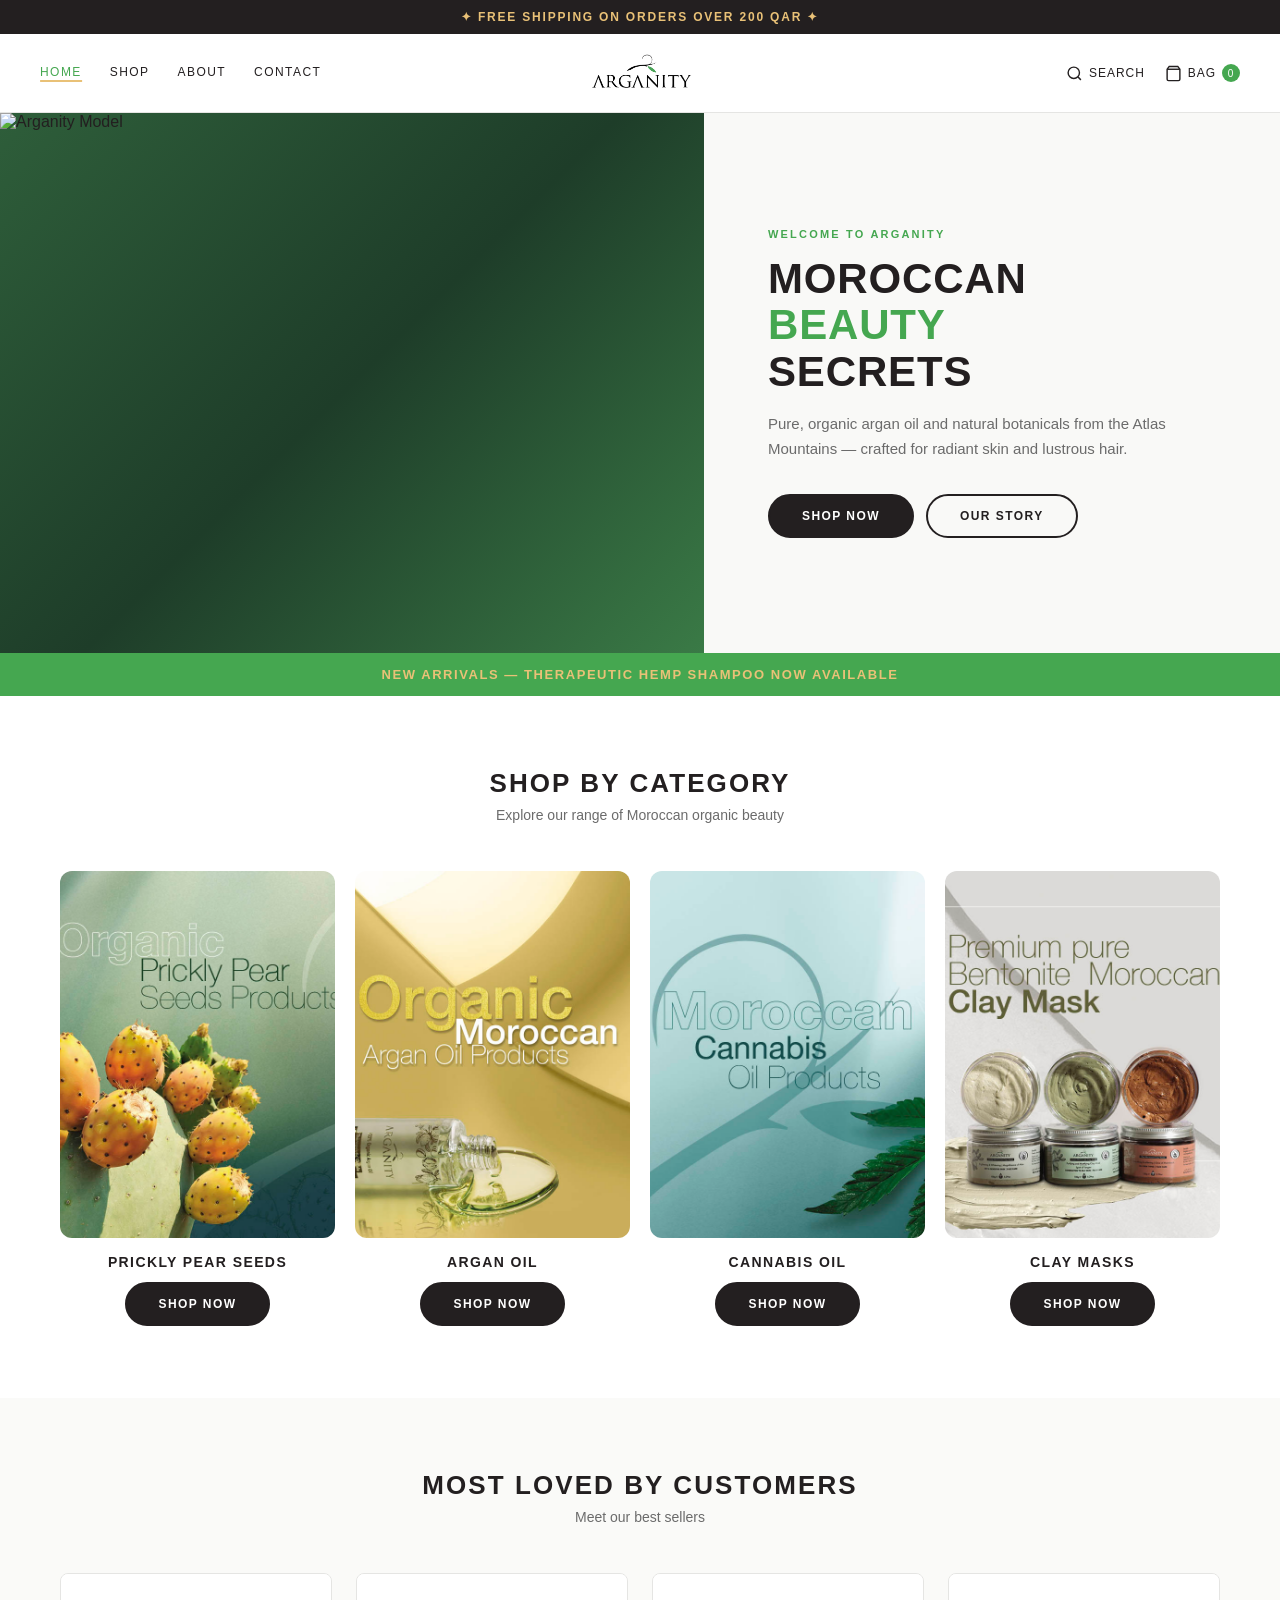
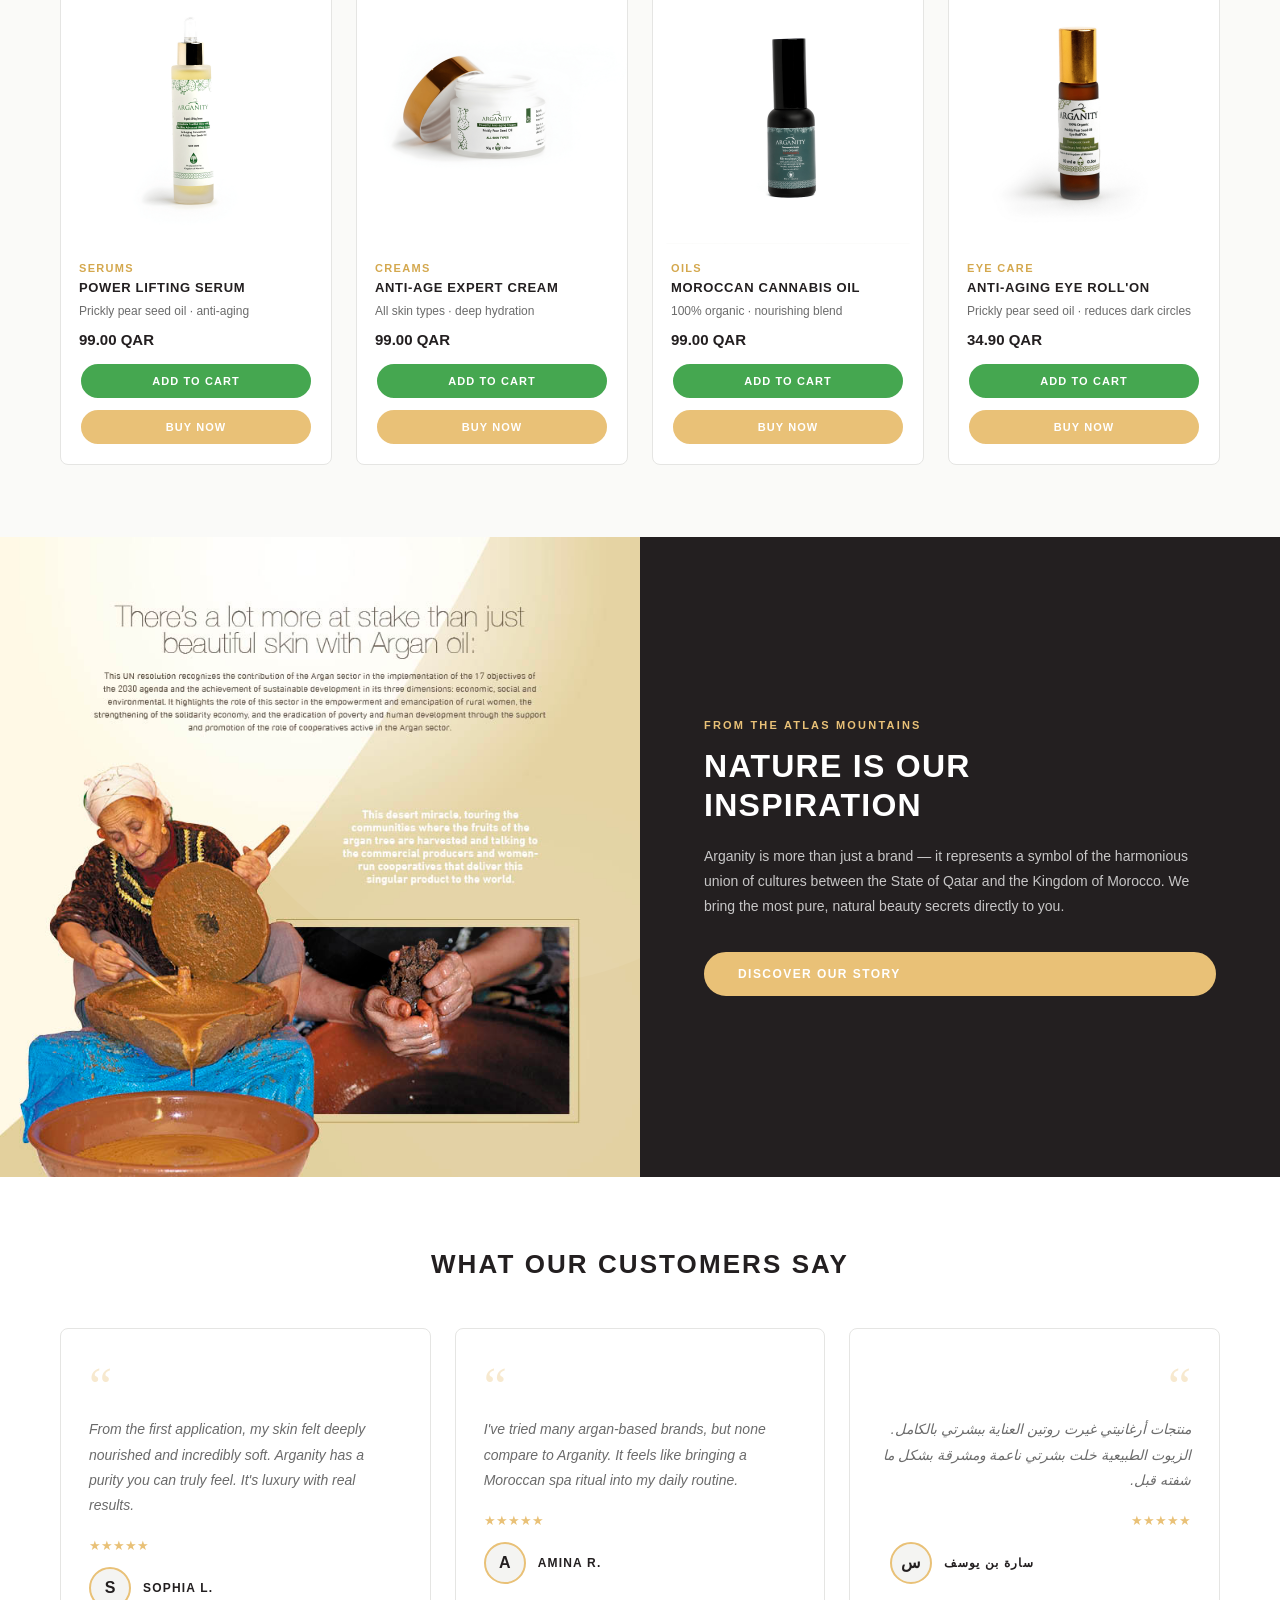
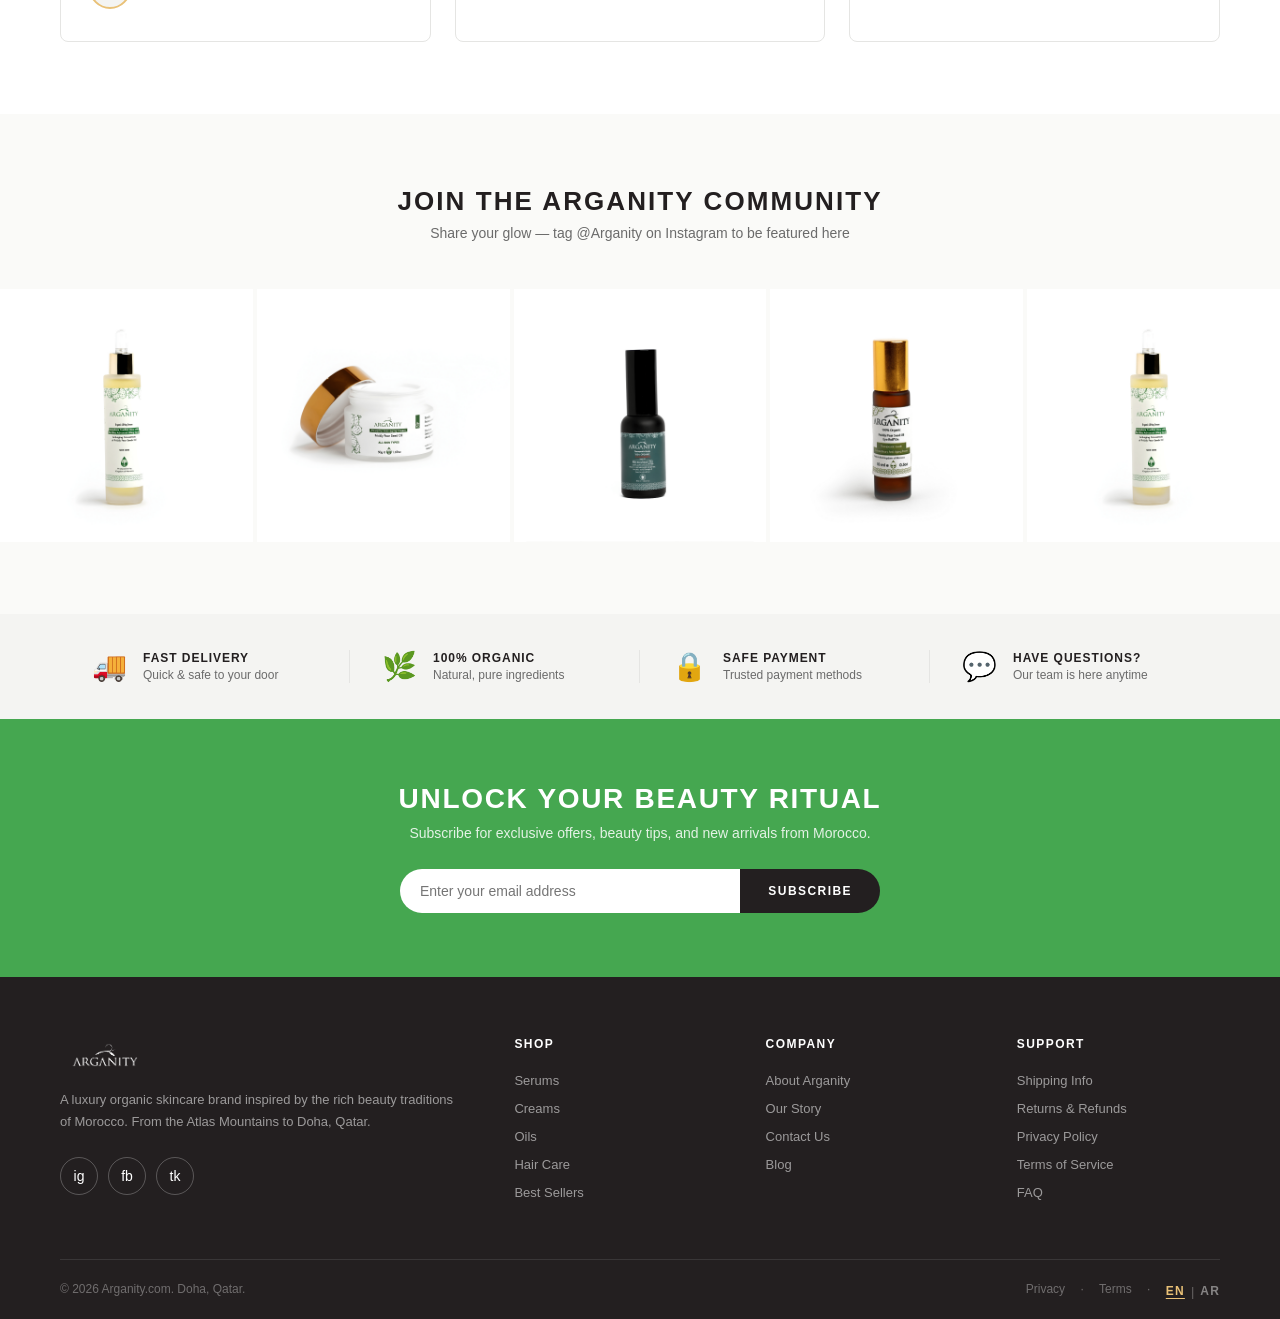
==== index.html @ 44e9b616 "Set pattern opacity to 30% across all pages Using multi-layer background technique: color overlay at" ====
<!DOCTYPE html>
<html lang="en">
<head>
  <meta charset="UTF-8">
  <meta name="viewport" content="width=device-width, initial-scale=1.0">
  <title>Arganity — Moroccan Beauty Secrets</title>
  <style>
    /* === RESET & BASE === */
    *, *::before, *::after { margin: 0; padding: 0; box-sizing: border-box; }
    html { scroll-behavior: smooth; }

    body {
      font-family: 'DIN Next LT Arabic', 'Segoe UI', Arial, sans-serif;
      background: #fff;
      color: #231f20;
      -webkit-font-smoothing: antialiased;
    }

    a { text-decoration: none; color: inherit; }
    img { max-width: 100%; display: block; }
    ul { list-style: none; }

    /* === BRAND VARIABLES === */
    :root {
      --green: #45a750;
      --green-dark: #3a8f43;
      --gold: #E9C177;
      --gold-dark: #D4A84E;
      --black: #231f20;
      --white: #ffffff;
      --off-white: #FAFAF8;
      --light-grey: #F4F4F2;
      --border: #E5E5E3;
      --text-muted: #6B6B6B;
    }

    /* === UTILITY === */
    .container { max-width: 1240px; margin: 0 auto; padding: 0 40px; }
    .pill-btn {
      display: inline-block;
      border-radius: 50px;
      padding: 13px 32px;
      font-size: 12px;
      font-weight: 700;
      letter-spacing: 0.12em;
      text-transform: uppercase;
      cursor: pointer;
      transition: all 0.25s ease;
      border: 2px solid transparent;
    }
    .pill-btn-black { background: var(--black); color: #fff; border-color: var(--black); }
    .pill-btn-black:hover { background: transparent; color: var(--black); }
    .pill-btn-gold { background: var(--gold); color: #fff; border-color: var(--gold); }
    .pill-btn-gold:hover { background: transparent; color: var(--gold); }
    .pill-btn-green { background: var(--green); color: #fff; border-color: var(--green); }
    .pill-btn-green:hover { background: transparent; color: var(--green); }
    .pill-btn-outline-black { background: transparent; color: var(--black); border-color: var(--black); }
    .pill-btn-outline-black:hover { background: var(--black); color: #fff; }

    /* === TOP UTILITY BAR === */
    .top-bar {
      background: var(--black);
      color: rgba(255,255,255,0.85);
      font-size: 12px;
      letter-spacing: 0.08em;
      text-align: center;
      padding: 10px 40px;
      display: flex;
      align-items: center;
      justify-content: space-between;
    }
    .top-bar a { color: rgba(255,255,255,0.85); transition: color 0.2s; }
    .top-bar a:hover { color: var(--gold); }
    .top-bar-center {
      position: absolute;
      left: 50%;
      transform: translateX(-50%);
      font-weight: 700;
      color: var(--gold);
      letter-spacing: 0.15em;
    }

    /* === MAIN HEADER === */
    .site-header {
      background: var(--white);
      border-bottom: 1px solid var(--border);
      position: sticky;
      top: 0;
      z-index: 1000;
      transition: box-shadow 0.3s ease;
    }
    .header-inner {
      display: grid;
      grid-template-columns: 1fr auto 1fr;
      align-items: center;
      padding: 18px 40px;
    }
    .header-nav { display: flex; gap: 28px; align-items: center; }
    .header-nav a {
      font-size: 12px;
      letter-spacing: 0.12em;
      text-transform: uppercase;
      font-weight: 400;
      color: var(--black);
      position: relative;
      padding-bottom: 3px;
      transition: color 0.2s;
    }
    .header-nav a::after {
      content: '';
      position: absolute;
      bottom: 0; left: 50%;
      width: 0; height: 2px;
      background: var(--gold);
      transform: translateX(-50%);
      transition: width 0.3s ease;
    }
    .header-nav a:hover { color: var(--green); }
    .header-nav a:hover::after,
    .header-nav a.active::after { width: 100%; }
    .header-nav a.active { color: var(--green); }

    .header-logo {
      text-align: center;
      display: flex;
      align-items: center;
      justify-content: center;
    }
    .header-logo .wordmark {
      font-size: 26px;
      font-weight: 700;
      letter-spacing: 0.2em;
      text-transform: uppercase;
      color: var(--black);
      display: flex;
      align-items: center;
      justify-content: center;
      gap: 0;
    }
    .header-logo .leaf { color: var(--green); }

    .header-actions {
      display: flex;
      gap: 20px;
      align-items: center;
      justify-content: flex-end;
    }
    .header-actions button, .header-actions a {
      background: none; border: none; cursor: pointer;
      color: var(--black); font-size: 12px;
      letter-spacing: 0.08em; text-transform: uppercase;
      display: flex; align-items: center; gap: 6px;
      transition: color 0.2s;
    }
    .header-actions button:hover, .header-actions a:hover { color: var(--green); }
    .cart-count {
      background: var(--green); color: #fff;
      width: 18px; height: 18px; border-radius: 50%;
      font-size: 10px; display: flex;
      align-items: center; justify-content: center;
    }

    /* === HERO — SPLIT LAYOUT (iT Cosmetics style) === */
    .hero {
      display: grid;
      grid-template-columns: 55% 45%;
      min-height: 540px;
    }
    .hero-image {
      background: linear-gradient(135deg, #2e5e3a 0%, #1e3d29 50%, #3a7a46 100%);
      position: relative;
      overflow: hidden;
      display: flex;
      align-items: flex-end;
      justify-content: center;
    }
    .hero-image-overlay {
      position: absolute;
      inset: 0;
      background: url('data:image/svg+xml,<svg xmlns="http://www.w3.org/2000/svg" viewBox="0 0 200 200"><circle cx="150" cy="50" r="120" fill="rgba(233,193,119,0.08)"/><circle cx="30" cy="180" r="80" fill="rgba(255,255,255,0.04)"/></svg>') no-repeat center;
      background-size: cover;
    }
    .hero-product-mockup {
      position: relative;
      z-index: 2;
      text-align: center;
      padding: 40px 40px 0;
    }
    .hero-product-mockup .product-visual {
      width: 240px;
      height: 360px;
      background: rgba(255,255,255,0.12);
      border-radius: 120px 120px 0 0;
      margin: 0 auto;
      display: flex;
      align-items: center;
      justify-content: center;
      font-size: 80px;
      border: 1px solid rgba(255,255,255,0.15);
      backdrop-filter: blur(4px);
      overflow: hidden;
    }
    .hero-content {
      background: linear-gradient(rgba(250,250,248,0.7), rgba(250,250,248,0.7)), url('images/pattern2.png') no-repeat center/cover, var(--off-white);
      opacity: 1;
      display: flex;
      align-items: center;
      padding: 60px 64px;
      position: relative;
    }
    .hero-content::before {
      content: '';
      position: absolute;
      inset: 0;
      background: rgba(250,250,248,0.88);
      pointer-events: none;
    }
    .hero-content-inner { position: relative; z-index: 1; }
    .hero-content-inner { max-width: 420px; }
    .hero-eyebrow {
      font-size: 11px;
      letter-spacing: 0.2em;
      text-transform: uppercase;
      color: var(--green);
      font-weight: 700;
      margin-bottom: 16px;
    }
    .hero-title {
      font-size: 42px;
      font-weight: 700;
      line-height: 1.1;
      letter-spacing: 0.02em;
      color: var(--black);
      margin-bottom: 16px;
      text-transform: uppercase;
    }
    .hero-title span { color: var(--green); }
    .hero-subtitle {
      font-size: 15px;
      font-weight: 300;
      line-height: 1.7;
      color: var(--text-muted);
      margin-bottom: 32px;
    }
    .hero-actions { display: flex; gap: 12px; flex-wrap: wrap; }

    /* === PROMO STRIP === */
    .promo-strip {
      background: var(--green);
      color: #fff;
      text-align: center;
      padding: 14px;
      font-size: 13px;
      letter-spacing: 0.12em;
      font-weight: 700;
      text-transform: uppercase;
    }
    .promo-strip span { color: var(--gold); }

    /* === SHOP BY CATEGORY (iT Cosmetics style) === */
    .section { padding: 72px 0; }
    .section-alt { background: var(--off-white); }

    .section-title {
      text-align: center;
      font-size: 26px;
      font-weight: 700;
      letter-spacing: 0.08em;
      text-transform: uppercase;
      color: var(--black);
      margin-bottom: 8px;
    }
    .section-sub {
      text-align: center;
      font-size: 14px;
      font-weight: 300;
      color: var(--text-muted);
      margin-bottom: 48px;
    }

    .category-grid {
      display: grid;
      grid-template-columns: repeat(4, 1fr);
      gap: 20px;
    }
    .category-card {
      text-align: center;
      cursor: pointer;
    }
    .category-card-img {
      aspect-ratio: 3/4;
      border-radius: 12px;
      overflow: hidden;
      margin-bottom: 16px;
      position: relative;
    }
    .category-card-img-inner {
      width: 100%;
      height: 100%;
      display: flex;
      align-items: center;
      justify-content: center;
      font-size: 72px;
      transition: transform 0.5s ease;
    }
    .category-card:hover .category-card-img-inner,
    .category-card.tapped .category-card-img-inner { transform: scale(1.06); }
    .category-card-img-inner img { width: 100%; height: 100%; object-fit: cover; display: block; }

    /* Fade overlay with category name on hover / tap */
    .cat-overlay {
      position: absolute;
      inset: 0;
      background: linear-gradient(to top, rgba(35,31,32,0.85) 0%, rgba(35,31,32,0.3) 55%, transparent 100%);
      display: flex;
      align-items: flex-end;
      justify-content: center;
      padding-bottom: 28px;
      opacity: 0;
      transition: opacity 0.35s ease;
    }
    .category-card:hover .cat-overlay,
    .category-card.tapped .cat-overlay { opacity: 1; }
    .cat-overlay-label {
      color: #fff;
      font-size: 15px;
      font-weight: 700;
      letter-spacing: 0.18em;
      text-transform: uppercase;
      text-align: center;
      transform: translateY(10px);
      transition: transform 0.35s ease;
    }
    .category-card:hover .cat-overlay-label,
    .category-card.tapped .cat-overlay-label { transform: translateY(0); }

    .cat-serums .category-card-img-inner { background: linear-gradient(145deg, #e8f5ea, #d0edce); }
    .cat-creams .category-card-img-inner { background: linear-gradient(145deg, #f5f0e4, #ede4ca); }
    .cat-oils .category-card-img-inner { background: linear-gradient(145deg, #e4f0e8, #c8e2cc); }
    .cat-hair .category-card-img-inner { background: linear-gradient(145deg, #f0ece4, #e2d8c4); }
    .category-card h3 {
      font-size: 14px;
      font-weight: 700;
      letter-spacing: 0.1em;
      text-transform: uppercase;
      margin-bottom: 12px;
    }

    /* === BEST SELLERS === */
    .product-grid {
      display: grid;
      grid-template-columns: repeat(4, 1fr);
      gap: 24px;
    }
    .product-card {
      background: var(--white);
      border-radius: 8px;
      overflow: hidden;
      border: 1px solid var(--border);
      transition: all 0.3s ease;
      cursor: pointer;
    }
    .product-card:hover {
      box-shadow: 0 8px 32px rgba(0,0,0,0.1);
      transform: translateY(-4px);
      border-color: var(--gold);
    }
    .product-img {
      aspect-ratio: 1;
      overflow: hidden;
      background: var(--light-grey);
      display: flex;
      align-items: center;
      justify-content: center;
      font-size: 64px;
      transition: transform 0.5s ease;
    }
    .product-img img { width: 100%; height: 100%; object-fit: cover; display: block; }
    .product-card:hover .product-img { transform: scale(1.05); }
    .product-info { padding: 18px; }
    .product-category {
      font-size: 11px;
      letter-spacing: 0.12em;
      text-transform: uppercase;
      color: var(--gold-dark);
      font-weight: 700;
      margin-bottom: 5px;
    }
    .product-name {
      font-size: 13px;
      font-weight: 700;
      letter-spacing: 0.05em;
      text-transform: uppercase;
      margin-bottom: 6px;
      line-height: 1.35;
    }
    .product-desc {
      font-size: 12px;
      color: var(--text-muted);
      font-weight: 300;
      line-height: 1.6;
      margin-bottom: 10px;
    }
    .product-price {
      font-size: 15px;
      font-weight: 700;
      color: var(--black);
      margin-bottom: 14px;
    }
    .product-btns { display: flex; flex-direction: column; gap: 8px; }
    .product-btns a {
      width: 100%;
      text-align: center;
      font-size: 11px;
      font-weight: 700;
      letter-spacing: 0.1em;
      text-transform: uppercase;
      padding: 11px 8px;
      border-radius: 50px;
      border: 2px solid;
      transition: all 0.25s ease;
      cursor: pointer;
    }
    .btn-add { background: var(--green); color: #fff; border-color: var(--green); }
    .btn-add:hover { background: transparent; color: var(--green); }
    .btn-buy { background: var(--gold); color: #fff; border-color: var(--gold); }
    .btn-buy:hover { background: transparent; color: var(--gold-dark); border-color: var(--gold-dark); }

    /* === BRAND STORY SPLIT === */
    .brand-story {
      display: grid;
      grid-template-columns: 1fr 1fr;
      min-height: 440px;
    }
    .brand-story-img {
      background: linear-gradient(145deg, #c8a96b 0%, #a07840 50%, #7a5c30 100%);
      display: flex;
      align-items: center;
      justify-content: center;
      font-size: 100px;
      position: relative;
      overflow: hidden;
    }
    .brand-story-img::before {
      content: '';
      position: absolute;
      inset: 0;
      background: url('data:image/svg+xml,<svg xmlns="http://www.w3.org/2000/svg" viewBox="0 0 300 300"><circle cx="240" cy="60" r="150" fill="rgba(255,255,255,0.06)"/></svg>') center/cover;
    }
    .brand-story-content {
      padding: 60px 64px;
      display: flex;
      flex-direction: column;
      justify-content: center;
      background: linear-gradient(rgba(35,31,32,0.7), rgba(35,31,32,0.7)), url('images/pattern2.png') no-repeat center/cover, var(--black);
      color: #fff;
    }
    .brand-story-eyebrow {
      font-size: 11px;
      letter-spacing: 0.2em;
      text-transform: uppercase;
      color: var(--gold);
      font-weight: 700;
      margin-bottom: 16px;
    }
    .brand-story-title {
      font-size: 32px;
      font-weight: 700;
      letter-spacing: 0.04em;
      text-transform: uppercase;
      margin-bottom: 20px;
      line-height: 1.2;
    }
    .brand-story-text {
      font-size: 14px;
      font-weight: 300;
      line-height: 1.8;
      color: rgba(255,255,255,0.75);
      margin-bottom: 32px;
    }

    /* === TESTIMONIALS === */
    .testimonials-grid {
      display: grid;
      grid-template-columns: repeat(3, 1fr);
      gap: 24px;
    }
    .testimonial-card {
      background: var(--white);
      border-radius: 8px;
      padding: 32px 28px;
      border: 1px solid var(--border);
      transition: all 0.3s ease;
      position: relative;
    }
    .testimonial-card:hover { box-shadow: 0 6px 24px rgba(0,0,0,0.08); }
    .testimonial-quote {
      font-size: 52px;
      color: var(--gold);
      opacity: 0.35;
      font-family: Georgia, serif;
      line-height: 1;
      margin-bottom: 4px;
    }
    .testimonial-text {
      font-size: 14px;
      font-weight: 300;
      line-height: 1.8;
      color: var(--text-muted);
      font-style: italic;
      margin-bottom: 20px;
    }
    .testimonial-stars { color: var(--gold); font-size: 13px; margin-bottom: 14px; }
    .testimonial-reviewer { display: flex; align-items: center; gap: 12px; }
    .testimonial-avatar {
      width: 42px; height: 42px; border-radius: 50%;
      background: var(--light-grey);
      border: 2px solid var(--gold);
      display: flex; align-items: center; justify-content: center;
      font-size: 16px; font-weight: 700; color: var(--black);
    }
    .testimonial-name {
      font-size: 12px; font-weight: 700;
      letter-spacing: 0.1em; text-transform: uppercase;
    }

    /* === INSTAGRAM / SOCIAL FEED === */
    .social-grid {
      display: grid;
      grid-template-columns: repeat(5, 1fr);
      gap: 4px;
    }
    .social-item {
      aspect-ratio: 1;
      background: var(--light-grey);
      display: flex;
      align-items: center;
      justify-content: center;
      font-size: 40px;
      cursor: pointer;
      overflow: hidden;
      position: relative;
    }
    .social-item img { width: 100%; height: 100%; object-fit: cover; display: block; }
    .social-item::after {
      content: '';
      position: absolute; inset: 0;
      background: rgba(69, 167, 80, 0);
      transition: background 0.3s ease;
    }
    .social-item:hover::after { background: rgba(69, 167, 80, 0.2); }
    .social-1 { background: #e8f0e5; }
    .social-2 { background: #f0ede0; }
    .social-3 { background: #e0eee2; }
    .social-4 { background: #f5ede0; }
    .social-5 { background: #e5efe8; }

    /* === TRUST BAR === */
    .trust-bar {
      background: var(--light-grey);
      padding: 36px 0;
    }
    .trust-grid {
      display: grid;
      grid-template-columns: repeat(4, 1fr);
      gap: 0;
    }
    .trust-item {
      display: flex;
      align-items: center;
      gap: 16px;
      padding: 0 32px;
      border-right: 1px solid var(--border);
    }
    .trust-item:last-child { border-right: none; }
    .trust-icon { font-size: 28px; flex-shrink: 0; }
    .trust-item h4 {
      font-size: 12px; font-weight: 700;
      letter-spacing: 0.08em; text-transform: uppercase;
      color: var(--black); margin-bottom: 3px;
    }
    .trust-item p { font-size: 12px; font-weight: 300; color: var(--text-muted); }

    /* === NEWSLETTER === */
    .newsletter-section {
      background: var(--green);
      background: linear-gradient(rgba(69,167,80,0.7), rgba(69,167,80,0.7)), url('images/pattern2.png') no-repeat center/cover, var(--green);
      padding: 64px 40px;
      text-align: center;
      position: relative;
    }
    .newsletter-section h2 {
      font-size: 28px; font-weight: 700; letter-spacing: 0.06em;
      text-transform: uppercase; color: #fff; margin-bottom: 10px;
    }
    .newsletter-section p {
      font-size: 14px; font-weight: 300; color: rgba(255,255,255,0.85);
      margin-bottom: 28px;
    }
    .newsletter-form {
      display: flex; gap: 0; max-width: 480px; margin: 0 auto;
    }
    .newsletter-form input {
      flex: 1; padding: 14px 20px;
      border: none; border-radius: 50px 0 0 50px;
      font-size: 14px; outline: none;
      font-family: inherit;
    }
    .newsletter-form button {
      padding: 14px 28px; background: var(--black); color: #fff;
      border: none; border-radius: 0 50px 50px 0;
      font-size: 12px; font-weight: 700; letter-spacing: 0.12em;
      text-transform: uppercase; cursor: pointer;
      transition: background 0.2s;
      font-family: inherit;
    }
    .newsletter-form button:hover { background: var(--gold); }

    /* === FOOTER === */
    .site-footer { background: linear-gradient(rgba(35,31,32,0.7), rgba(35,31,32,0.7)), url('images/pattern2.png') no-repeat center/cover, var(--black); color: #fff; padding: 60px 0 0; }
    .footer-grid {
      display: grid; grid-template-columns: 2fr 1fr 1fr 1fr;
      gap: 48px; padding-bottom: 48px;
      border-bottom: 1px solid rgba(255,255,255,0.1);
    }
    .footer-logo-text {
      font-size: 20px; font-weight: 700; letter-spacing: 0.2em;
      text-transform: uppercase; margin-bottom: 16px;
    }
    .footer-tagline {
      font-size: 13px; font-weight: 300; line-height: 1.7;
      color: rgba(255,255,255,0.55); margin-bottom: 24px;
    }
    .footer-social { display: flex; gap: 10px; }
    .footer-social a {
      width: 38px; height: 38px; border-radius: 50%;
      border: 1px solid rgba(255,255,255,0.25);
      display: flex; align-items: center; justify-content: center;
      font-size: 14px; transition: all 0.2s;
    }
    .footer-social a:hover { background: var(--gold); border-color: var(--gold); }
    .footer-col h4 {
      font-size: 12px; font-weight: 700; letter-spacing: 0.12em;
      text-transform: uppercase; color: #fff; margin-bottom: 20px;
    }
    .footer-col ul li { margin-bottom: 10px; }
    .footer-col ul a {
      font-size: 13px; font-weight: 300; color: rgba(255,255,255,0.55);
      transition: color 0.2s;
    }
    .footer-col ul a:hover { color: var(--gold); }
    .footer-bottom {
      padding: 20px 0;
      display: flex; justify-content: space-between; align-items: center;
      font-size: 12px; color: rgba(255,255,255,0.35);
    }
    .footer-bottom a { color: rgba(255,255,255,0.35); }
    .footer-bottom a:hover { color: var(--gold); }

    /* === BACK TO TOP === */
    #back-to-top {
      position: fixed; bottom: 28px; right: 28px;
      width: 44px; height: 44px; border-radius: 50%;
      background: var(--green); color: #fff; border: none;
      font-size: 18px; cursor: pointer; z-index: 9999;
      display: flex; align-items: center; justify-content: center;
      box-shadow: 0 4px 16px rgba(69,167,80,0.4);
      transition: all 0.3s; opacity: 0; visibility: hidden;
    }
    #back-to-top.visible { opacity: 1; visibility: visible; }
    #back-to-top:hover { background: var(--gold); transform: translateY(-3px); }

    /* === LANGUAGE TOGGLE === */
    .lang-switch-row {
      display: flex; align-items: center; gap: 6px;
      margin-top: 4px;
    }
    .lang-divider { color: rgba(0,0,0,0.2); font-size: 13px; }
    .footer-lang .lang-divider { color: rgba(255,255,255,0.3); }
    .lang-pill {
      background: none; border: none; cursor: pointer;
      font-size: 12px; font-weight: 700; letter-spacing: 0.1em;
      color: var(--text-muted); padding: 0; font-family: inherit;
      transition: color 0.2s;
    }
    .lang-pill:hover { color: var(--green); }
    .lang-pill.active { color: var(--green); text-decoration: underline; text-underline-offset: 3px; }
    .footer-lang .lang-pill { color: rgba(255,255,255,0.45); }
    .footer-lang .lang-pill:hover { color: var(--gold); }
    .footer-lang .lang-pill.active { color: var(--gold); text-decoration: underline; text-underline-offset: 3px; }

    /* === RTL OVERRIDES === */
    [dir="rtl"] { font-family: 'DIN Next LT Arabic', 'Segoe UI', Arial, sans-serif; }
    [dir="rtl"] .header-nav { flex-direction: row-reverse; }
    [dir="rtl"] .header-actions { flex-direction: row-reverse; }
    [dir="rtl"] .top-bar { flex-direction: row-reverse; }
    [dir="rtl"] .top-bar-center { position: static; transform: none; }
    [dir="rtl"] .hero-content-inner { text-align: right; }
    [dir="rtl"] .hero-actions { flex-direction: row-reverse; }
    [dir="rtl"] .hero-eyebrow { text-align: right; }
    [dir="rtl"] .section-title,
    [dir="rtl"] .section-sub { text-align: right; }
    [dir="rtl"] .section-title,
    [dir="rtl"] .section-sub { text-align: center; }
    [dir="rtl"] .product-info { text-align: right; }
    [dir="rtl"] .product-btns { direction: rtl; }
    [dir="rtl"] .brand-story { direction: rtl; }
    [dir="rtl"] .brand-story-content { text-align: right; }
    [dir="rtl"] .brand-story-eyebrow { text-align: right; }
    [dir="rtl"] .trust-item { flex-direction: row-reverse; text-align: right; }
    [dir="rtl"] .trust-item:nth-child(odd) { border-right: 1px solid var(--border); }
    [dir="rtl"] .footer-grid { direction: rtl; text-align: right; }
    [dir="rtl"] .footer-social { flex-direction: row-reverse; }
    [dir="rtl"] .footer-bottom { flex-direction: row-reverse; }
    [dir="rtl"] .mobile-nav-links a { text-align: right; justify-content: flex-end; }
    [dir="rtl"] .mobile-nav-drawer { left: auto; right: 0; }
    [dir="rtl"] .mobile-nav-drawer { animation-name: slideInRTL; }
    [dir="rtl"] .newsletter-form { flex-direction: row-reverse; }
    [dir="rtl"] .newsletter-form input { border-radius: 0 50px 50px 0; }
    [dir="rtl"] .newsletter-form button { border-radius: 50px 0 0 50px; }
    [dir="rtl"] .testimonial-reviewer { flex-direction: row-reverse; text-align: right; }
    [dir="rtl"] .header-inner { direction: rtl; }
    @keyframes slideInRTL {
      from { transform: translateX(100%); }
      to   { transform: translateX(0); }
    }
    @media (max-width: 768px) {
      [dir="rtl"] .newsletter-form input { border-radius: 50px; }
      [dir="rtl"] .newsletter-form button { border-radius: 50px; }
      [dir="rtl"] .mobile-nav-footer { text-align: right; }
    }

    /* === HAMBURGER BUTTON === */
    .hamburger {
      display: none;
      flex-direction: column;
      justify-content: center;
      gap: 5px;
      width: 44px; height: 44px;
      background: none; border: none;
      cursor: pointer; padding: 8px;
      border-radius: 8px;
      transition: background 0.2s;
    }
    .hamburger:hover { background: var(--light-grey); }
    .hamburger span {
      display: block; width: 22px; height: 2px;
      background: var(--black); border-radius: 2px;
      transition: all 0.3s ease;
      transform-origin: center;
    }
    .hamburger.open span:nth-child(1) { transform: translateY(7px) rotate(45deg); }
    .hamburger.open span:nth-child(2) { opacity: 0; transform: scaleX(0); }
    .hamburger.open span:nth-child(3) { transform: translateY(-7px) rotate(-45deg); }

    /* === MOBILE NAV DRAWER === */
    .mobile-nav {
      display: none;
      position: fixed;
      top: 0; left: 0; right: 0; bottom: 0;
      z-index: 2000;
    }
    .mobile-nav.open { display: flex; }
    .mobile-nav-backdrop {
      position: absolute; inset: 0;
      background: rgba(0,0,0,0.45);
      backdrop-filter: blur(2px);
    }
    .mobile-nav-drawer {
      position: relative;
      width: 80%; max-width: 300px;
      height: 100%;
      background: var(--white);
      display: flex; flex-direction: column;
      padding: 0;
      box-shadow: 4px 0 24px rgba(0,0,0,0.15);
      animation: slideIn 0.3s ease;
    }
    @keyframes slideIn {
      from { transform: translateX(-100%); }
      to   { transform: translateX(0); }
    }
    .mobile-nav-header {
      display: flex; align-items: center; justify-content: space-between;
      padding: 20px 24px;
      border-bottom: 1px solid var(--border);
    }
    .mobile-nav-header img { height: 36px; }
    .mobile-nav-close {
      width: 36px; height: 36px; border-radius: 50%;
      background: var(--light-grey); border: none;
      font-size: 16px; cursor: pointer;
      display: flex; align-items: center; justify-content: center;
      transition: background 0.2s;
    }
    .mobile-nav-close:hover { background: var(--border); }
    .mobile-nav-links {
      flex: 1; overflow-y: auto;
      padding: 16px 0;
    }
    .mobile-nav-links a {
      display: flex; align-items: center;
      padding: 16px 24px;
      font-size: 14px; font-weight: 700;
      letter-spacing: 0.1em; text-transform: uppercase;
      color: var(--black);
      border-bottom: 1px solid var(--border);
      transition: color 0.2s, background 0.2s;
    }
    .mobile-nav-links a:hover { color: var(--green); background: #f9fff9; }
    .mobile-nav-footer {
      padding: 24px;
      border-top: 1px solid var(--border);
      display: flex; flex-direction: column; gap: 10px;
    }
    .mobile-nav-footer a {
      font-size: 12px; color: var(--text-muted);
      letter-spacing: 0.08em;
    }

    /* === RESPONSIVE — TABLET (1024px) === */
    @media (max-width: 1024px) {
      .category-grid, .product-grid { grid-template-columns: repeat(2, 1fr); }
      .social-grid { grid-template-columns: repeat(3, 1fr); }
      .trust-grid { grid-template-columns: repeat(2, 1fr); gap: 16px; }
      .trust-item { border-right: none; border-bottom: 1px solid var(--border); padding: 16px; }
      .footer-grid { grid-template-columns: 1fr 1fr; }
    }

    /* === RESPONSIVE — MOBILE (768px) === */
    @media (max-width: 768px) {
      /* Base */
      .container { padding: 0 16px; }
      .section { padding: 48px 0; }

      /* Top bar */
      .top-bar { padding: 8px 16px; justify-content: center; }
      .top-bar-center {
        position: static; transform: none;
        font-size: 11px; text-align: center;
        width: 100%;
      }

      /* Header */
      .header-inner {
        grid-template-columns: 1fr auto 1fr;
        padding: 12px 16px; gap: 8px;
      }
      .header-nav { display: none; }
      .header-logo { text-align: center; }
      .header-logo img { height: 34px; margin: 0 auto; }
      .hamburger { display: flex; justify-content: flex-start; }
      .header-actions { gap: 12px; justify-content: flex-end; }
      .header-actions button span:not(.cart-count),
      .header-actions a span:not(.cart-count) { display: none; }

      /* Hero */
      .hero { grid-template-columns: 1fr; min-height: auto; }
      .hero-image { min-height: 55vw; max-height: 420px; }
      .hero-content { padding: 32px 20px; }
      .hero-eyebrow { font-size: 10px; margin-bottom: 10px; }
      .hero-title { font-size: 30px; margin-bottom: 12px; }
      .hero-subtitle { font-size: 14px; margin-bottom: 24px; }
      .hero-actions { gap: 10px; }
      .hero-actions .pill-btn { padding: 12px 24px; font-size: 11px; }

      /* Promo strip */
      .promo-strip { font-size: 11px; padding: 10px 16px; }

      /* Section headings */
      .section-title { font-size: 20px; margin-bottom: 6px; }
      .section-sub { font-size: 13px; margin-bottom: 32px; }

      /* Category grid */
      .category-grid { grid-template-columns: repeat(2, 1fr); gap: 12px; }
      .category-card h3 { font-size: 12px; margin-bottom: 10px; }
      .category-card .pill-btn { padding: 10px 18px; font-size: 10px; }

      /* Product grid */
      .product-grid { grid-template-columns: repeat(2, 1fr); gap: 12px; }
      .product-info { padding: 12px; }
      .product-name { font-size: 12px; }
      .product-desc { font-size: 11px; }
      .product-price { font-size: 13px; margin-bottom: 10px; }
      .product-btns a { font-size: 10px; padding: 10px 6px; }

      /* Brand story */
      .brand-story { grid-template-columns: 1fr; }
      .brand-story-img { min-height: 240px; }
      .brand-story-content { padding: 36px 20px; }
      .brand-story-title { font-size: 24px; }
      .brand-story-text { font-size: 13px; }

      /* Testimonials */
      .testimonials-grid {
        grid-template-columns: 1fr;
        overflow-x: auto;
        scroll-snap-type: x mandatory;
        display: flex; gap: 16px;
        padding-bottom: 16px;
        scrollbar-width: none;
      }
      .testimonials-grid::-webkit-scrollbar { display: none; }
      .testimonial-card {
        min-width: 85vw;
        max-width: 85vw;
        scroll-snap-align: start;
        flex-shrink: 0;
        aspect-ratio: 1;
        display: flex;
        flex-direction: column;
        justify-content: space-between;
        padding: 24px;
        overflow: hidden;
      }

      /* Social grid */
      .social-grid { grid-template-columns: repeat(2, 1fr); gap: 3px; }

      /* Trust bar */
      .trust-grid { grid-template-columns: repeat(2, 1fr); gap: 0; }
      .trust-item {
        border-right: none; border-bottom: 1px solid var(--border);
        padding: 18px 16px; gap: 12px;
      }
      .trust-item:nth-child(odd) { border-right: 1px solid var(--border); }
      .trust-icon { font-size: 22px; }
      .trust-item h4 { font-size: 11px; }
      .trust-item p { font-size: 11px; }

      /* Newsletter */
      .newsletter-section { padding: 48px 20px; }
      .newsletter-section h2 { font-size: 22px; }
      .newsletter-section p { font-size: 13px; }
      .newsletter-form { flex-direction: column; gap: 10px; }
      .newsletter-form input {
        border-radius: 50px; width: 100%; padding: 14px 20px;
      }
      .newsletter-form button {
        border-radius: 50px; width: 100%; padding: 14px 20px;
      }

      /* Footer */
      .site-footer { padding: 40px 0 0; }
      .footer-grid { grid-template-columns: 1fr; gap: 0; padding-bottom: 0; border-bottom: none; }
      .footer-grid > div { padding: 20px 0; border-bottom: 1px solid rgba(255,255,255,0.1); }
      .footer-logo-text { margin-bottom: 12px; }
      .footer-tagline { font-size: 12px; }
      .footer-col h4 { margin-bottom: 12px; }
      .footer-bottom { flex-direction: column; gap: 8px; text-align: center; padding: 16px 0; font-size: 11px; }

      /* Back to top */
      #back-to-top { bottom: 16px; right: 16px; width: 40px; height: 40px; font-size: 16px; }
    }

    /* === RESPONSIVE — SMALL PHONES (480px) === */
    @media (max-width: 480px) {
      .hero-title { font-size: 26px; }
      .hero-image { min-height: 60vw; }
      .category-grid { grid-template-columns: repeat(2, 1fr); gap: 10px; }
      .product-grid { grid-template-columns: repeat(2, 1fr); gap: 10px; }
      .pill-btn { padding: 11px 20px; font-size: 10px; }
      .brand-story-title { font-size: 22px; }
      .social-grid { grid-template-columns: repeat(2, 1fr); }
      .footer-social a { width: 34px; height: 34px; }
    }
  </style>
</head>
<body>

  <!-- TOP UTILITY BAR -->
  <div class="top-bar" style="justify-content:center;">
    <div class="top-bar-center" style="position:static;transform:none;" data-i18n="topbar-shipping">✦ FREE SHIPPING ON ORDERS OVER 200 QAR ✦</div>
  </div>

  <!-- HEADER -->
  <header class="site-header">
    <div class="header-inner">
      <!-- Hamburger (mobile only) -->
      <button class="hamburger" id="hamburger" aria-label="Open menu">
        <span></span><span></span><span></span>
      </button>

      <nav class="header-nav">
        <a href="index.html" class="active" data-i18n="nav-home">Home</a>
        <a href="shop.html" data-i18n="nav-shop">Shop</a>
        <a href="about.html" data-i18n="nav-about">About</a>
        <a href="contact.html" data-i18n="nav-contact">Contact</a>
      </nav>

      <div class="header-logo">
        <a href="#">
          <img src="images/logo.png.png" alt="Arganity" style="height:42px;width:auto;display:block;">
        </a>
      </div>

      <div class="header-actions">
        <button aria-label="Search">
          <svg width="17" height="17" viewBox="0 0 24 24" fill="none" stroke="currentColor" stroke-width="2"><circle cx="11" cy="11" r="8"/><path d="M21 21l-4.35-4.35"/></svg>
          <span>Search</span>
        </button>
        <a href="#" aria-label="Shopping bag">
          <svg width="17" height="17" viewBox="0 0 24 24" fill="none" stroke="currentColor" stroke-width="2"><path d="M6 2L3 6v14a2 2 0 002 2h14a2 2 0 002-2V6l-3-4z"/><line x1="3" y1="6" x2="21" y2="6"/></svg>
          <span>Bag</span>
          <span class="cart-count">0</span>
        </a>
      </div>
    </div>
  </header>

  <!-- MOBILE NAV DRAWER -->
  <div class="mobile-nav" id="mobileNav" role="dialog" aria-modal="true" aria-label="Navigation menu">
    <div class="mobile-nav-backdrop" id="mobileNavBackdrop"></div>
    <div class="mobile-nav-drawer">
      <div class="mobile-nav-header">
        <img src="images/logo.png.png" alt="Arganity">
        <button class="mobile-nav-close" id="mobileNavClose" aria-label="Close menu">✕</button>
      </div>
      <nav class="mobile-nav-links">
        <a href="index.html" data-i18n="nav-home">Home</a>
        <a href="shop.html" data-i18n="nav-shop">Shop</a>
        <a href="shop.html?cat=1" data-i18n="cat-1">Prickly Pear Seeds</a>
        <a href="shop.html?cat=2" data-i18n="cat-2">Argan Oil</a>
        <a href="shop.html?cat=3" data-i18n="cat-3">Cannabis Oil</a>
        <a href="shop.html?cat=4" data-i18n="cat-4">Clay Masks</a>
        <a href="about.html" data-i18n="nav-about">About</a>
        <a href="contact.html" data-i18n="nav-contact">Contact</a>
      </nav>
      <div class="mobile-nav-footer">
        <a href="#" data-i18n="f-about">My Account</a>
        <a href="#" data-i18n="trust-4-title">Customer Service</a>
        <div class="lang-switch-row">
          <button class="lang-pill lang-toggle active" data-lang="en" id="langToggle">EN</button>
          <span class="lang-divider">|</span>
          <button class="lang-pill lang-toggle" data-lang="ar">AR</button>
        </div>
      </div>
    </div>
  </div>

  <!-- HERO — SPLIT LAYOUT -->
  <section class="hero">
    <div class="hero-image">
      <img src="images/Full Line.JPG" alt="Arganity Model" style="width:100%;height:100%;object-fit:cover;object-position:center top;display:block;position:absolute;inset:0;">
    </div>
    <div class="hero-content">
      <div class="hero-content-inner">
        <div class="hero-eyebrow" data-i18n="hero-eyebrow">Welcome to Arganity</div>
        <h1 class="hero-title" data-i18n="hero-title">Moroccan<br><span>Beauty</span><br>Secrets</h1>
        <p class="hero-subtitle" data-i18n="hero-subtitle">Pure, organic argan oil and natural botanicals from the Atlas Mountains — crafted for radiant skin and lustrous hair.</p>
        <div class="hero-actions">
          <a href="#" class="pill-btn pill-btn-black" data-i18n="btn-shop-now">Shop Now</a>
          <a href="#" class="pill-btn pill-btn-outline-black" data-i18n="btn-our-story">Our Story</a>
        </div>
      </div>
    </div>
  </section>

  <!-- PROMO STRIP -->
  <div class="promo-strip">
    <span data-i18n="promo-text">New arrivals — <span>Therapeutic Hemp Shampoo</span> now available</span>
  </div>

  <!-- SHOP BY CATEGORY -->
  <section class="section">
    <div class="container">
      <h2 class="section-title" data-i18n="cat-title">Shop by Category</h2>
      <p class="section-sub" data-i18n="cat-sub">Explore our range of Moroccan organic beauty</p>
      <div class="category-grid">
        <div class="category-card cat-serums">
          <div class="category-card-img">
            <div class="category-card-img-inner"><img src="images/categories/Prickly pear seeds.jpg" alt="Prickly Pear Seeds"></div>
            <div class="cat-overlay"><span class="cat-overlay-label" data-i18n="cat-1">Prickly Pear Seeds</span></div>
          </div>
          <h3 data-i18n="cat-1">Prickly Pear Seeds</h3>
          <a href="#" class="pill-btn pill-btn-black" data-i18n="btn-shop-now">Shop Now</a>
        </div>
        <div class="category-card cat-creams">
          <div class="category-card-img">
            <div class="category-card-img-inner"><img src="images/categories/Argan oil.jpg" alt="Argan Oil"></div>
            <div class="cat-overlay"><span class="cat-overlay-label" data-i18n="cat-2">Argan Oil</span></div>
          </div>
          <h3 data-i18n="cat-2">Argan Oil</h3>
          <a href="#" class="pill-btn pill-btn-black" data-i18n="btn-shop-now">Shop Now</a>
        </div>
        <div class="category-card cat-oils">
          <div class="category-card-img">
            <div class="category-card-img-inner"><img src="images/categories/Cannabis oil.jpg" alt="Cannabis Oil"></div>
            <div class="cat-overlay"><span class="cat-overlay-label" data-i18n="cat-3">Cannabis Oil</span></div>
          </div>
          <h3 data-i18n="cat-3">Cannabis Oil</h3>
          <a href="#" class="pill-btn pill-btn-black" data-i18n="btn-shop-now">Shop Now</a>
        </div>
        <div class="category-card cat-hair">
          <div class="category-card-img">
            <div class="category-card-img-inner"><img src="images/categories/Clay masks.jpg" alt="Clay Masks"></div>
            <div class="cat-overlay"><span class="cat-overlay-label" data-i18n="cat-4">Clay Masks</span></div>
          </div>
          <h3 data-i18n="cat-4">Clay Masks</h3>
          <a href="#" class="pill-btn pill-btn-black" data-i18n="btn-shop-now">Shop Now</a>
        </div>
      </div>
    </div>
  </section>

  <!-- BEST SELLERS -->
  <section class="section section-alt">
    <div class="container">
      <h2 class="section-title" data-i18n="bestsellers-title">Most Loved by Customers</h2>
      <p class="section-sub" data-i18n="bestsellers-sub">Meet our best sellers</p>
      <div class="product-grid">
        <div class="product-card">
          <div class="product-img"><img src="images/power-lifting-serum.jpg.png" alt="Power Lifting Serum"></div>
          <div class="product-info">
            <div class="product-category" data-i18n="p1-cat">Serums</div>
            <div class="product-name" data-i18n="p1-name">Power Lifting Serum</div>
            <div class="product-desc" data-i18n="p1-desc">Prickly pear seed oil · anti-aging</div>
            <div class="product-price">99.00 QAR</div>
            <div class="product-btns">
              <a href="#" class="btn-add" data-i18n="btn-add-cart">Add to Cart</a>
              <a href="#" class="btn-buy" data-i18n="btn-buy-now">Buy Now</a>
            </div>
          </div>
        </div>
        <div class="product-card">
          <div class="product-img"><img src="images/anti-age-expert-cream.jpg.png" alt="Anti-Age Expert Cream"></div>
          <div class="product-info">
            <div class="product-category" data-i18n="p2-cat">Creams</div>
            <div class="product-name" data-i18n="p2-name">Anti-Age Expert Cream</div>
            <div class="product-desc" data-i18n="p2-desc">All skin types · deep hydration</div>
            <div class="product-price">99.00 QAR</div>
            <div class="product-btns">
              <a href="#" class="btn-add" data-i18n="btn-add-cart">Add to Cart</a>
              <a href="#" class="btn-buy" data-i18n="btn-buy-now">Buy Now</a>
            </div>
          </div>
        </div>
        <div class="product-card">
          <div class="product-img"><img src="images/moroccan-cannabis-oil.jpg.png" alt="Moroccan Cannabis Oil"></div>
          <div class="product-info">
            <div class="product-category" data-i18n="p3-cat">Oils</div>
            <div class="product-name" data-i18n="p3-name">Moroccan Cannabis Oil</div>
            <div class="product-desc" data-i18n="p3-desc">100% organic · nourishing blend</div>
            <div class="product-price">99.00 QAR</div>
            <div class="product-btns">
              <a href="#" class="btn-add" data-i18n="btn-add-cart">Add to Cart</a>
              <a href="#" class="btn-buy" data-i18n="btn-buy-now">Buy Now</a>
            </div>
          </div>
        </div>
        <div class="product-card">
          <div class="product-img"><img src="images/anti-aging-eye-rollon.jpg.png" alt="Anti-Aging Eye Roll'on"></div>
          <div class="product-info">
            <div class="product-category" data-i18n="p4-cat">Eye Care</div>
            <div class="product-name" data-i18n="p4-name">Anti-Aging Eye Roll'on</div>
            <div class="product-desc" data-i18n="p4-desc">Prickly pear seed oil · reduces dark circles</div>
            <div class="product-price">34.90 QAR</div>
            <div class="product-btns">
              <a href="#" class="btn-add" data-i18n="btn-add-cart">Add to Cart</a>
              <a href="#" class="btn-buy" data-i18n="btn-buy-now">Buy Now</a>
            </div>
          </div>
        </div>
      </div>
    </div>
  </section>

  <!-- BRAND STORY SPLIT -->
  <div class="brand-story">
    <div class="brand-story-img" style="padding:0;background:none;">
      <img src="images/ARGANITY_BOOK_EN_2023050135.jpg" alt="Arganity Story" style="width:100%;height:100%;object-fit:cover;display:block;">
    </div>
    <div class="brand-story-content">
      <div class="brand-story-eyebrow" data-i18n="brand-eyebrow">From the Atlas Mountains</div>
      <h2 class="brand-story-title" data-i18n="brand-title">Nature Is Our<br>Inspiration</h2>
      <p class="brand-story-text" data-i18n="brand-text">Arganity is more than just a brand — it represents a symbol of the harmonious union of cultures between the State of Qatar and the Kingdom of Morocco. We bring the most pure, natural beauty secrets directly to you.</p>
      <a href="#" class="pill-btn pill-btn-gold" data-i18n="btn-discover">Discover Our Story</a>
    </div>
  </div>

  <!-- TESTIMONIALS -->
  <section class="section">
    <div class="container">
      <h2 class="section-title" data-i18n="reviews-title">What Our Customers Say</h2>
      <p class="section-sub"></p>
      <div class="testimonials-grid">
        <div class="testimonial-card">
          <div class="testimonial-quote">&ldquo;</div>
          <p class="testimonial-text">From the first application, my skin felt deeply nourished and incredibly soft. Arganity has a purity you can truly feel. It's luxury with real results.</p>
          <div class="testimonial-stars">★★★★★</div>
          <div class="testimonial-reviewer">
            <div class="testimonial-avatar">S</div>
            <div class="testimonial-name">Sophia L.</div>
          </div>
        </div>
        <div class="testimonial-card">
          <div class="testimonial-quote">&ldquo;</div>
          <p class="testimonial-text">I've tried many argan-based brands, but none compare to Arganity. It feels like bringing a Moroccan spa ritual into my daily routine.</p>
          <div class="testimonial-stars">★★★★★</div>
          <div class="testimonial-reviewer">
            <div class="testimonial-avatar">A</div>
            <div class="testimonial-name">Amina R.</div>
          </div>
        </div>
        <div class="testimonial-card" dir="rtl">
          <div class="testimonial-quote">&ldquo;</div>
          <p class="testimonial-text">منتجات أرغانيتي غيرت روتين العناية ببشرتي بالكامل. الزيوت الطبيعية خلت بشرتي ناعمة ومشرقة بشكل ما شفته قبل.</p>
          <div class="testimonial-stars">★★★★★</div>
          <div class="testimonial-reviewer">
            <div class="testimonial-avatar" style="margin-right:0;margin-left:12px">س</div>
            <div class="testimonial-name">سارة بن يوسف</div>
          </div>
        </div>
      </div>
    </div>
  </section>

  <!-- SOCIAL FEED -->
  <section class="section section-alt">
    <div class="container">
      <h2 class="section-title" data-i18n="social-title">Join the Arganity Community</h2>
      <p class="section-sub" data-i18n="social-sub">Share your glow — tag @Arganity on Instagram to be featured here</p>
    </div>
    <div class="social-grid">
      <div class="social-item social-1"><img src="images/power-lifting-serum.jpg.png" alt=""></div>
      <div class="social-item social-2"><img src="images/anti-age-expert-cream.jpg.png" alt=""></div>
      <div class="social-item social-3"><img src="images/moroccan-cannabis-oil.jpg.png" alt=""></div>
      <div class="social-item social-4"><img src="images/anti-aging-eye-rollon.jpg.png" alt=""></div>
      <div class="social-item social-5"><img src="images/power-lifting-serum.jpg.png" alt=""></div>
    </div>
  </section>

  <!-- TRUST BAR -->
  <div class="trust-bar">
    <div class="container">
      <div class="trust-grid">
        <div class="trust-item">
          <span class="trust-icon">🚚</span>
          <div>
            <h4 data-i18n="trust-1-title">Fast Delivery</h4>
            <p data-i18n="trust-1-desc">Quick & safe to your door</p>
          </div>
        </div>
        <div class="trust-item">
          <span class="trust-icon">🌿</span>
          <div>
            <h4 data-i18n="trust-2-title">100% Organic</h4>
            <p data-i18n="trust-2-desc">Natural, pure ingredients</p>
          </div>
        </div>
        <div class="trust-item">
          <span class="trust-icon">🔒</span>
          <div>
            <h4 data-i18n="trust-3-title">Safe Payment</h4>
            <p data-i18n="trust-3-desc">Trusted payment methods</p>
          </div>
        </div>
        <div class="trust-item">
          <span class="trust-icon">💬</span>
          <div>
            <h4 data-i18n="trust-4-title">Have Questions?</h4>
            <p data-i18n="trust-4-desc">Our team is here anytime</p>
          </div>
        </div>
      </div>
    </div>
  </div>

  <!-- NEWSLETTER -->
  <div class="newsletter-section">
    <h2 data-i18n="nl-title">Unlock Your Beauty Ritual</h2>
    <p data-i18n="nl-sub">Subscribe for exclusive offers, beauty tips, and new arrivals from Morocco.</p>
    <div class="newsletter-form">
      <input type="email" data-i18n-placeholder="nl-placeholder" placeholder="Enter your email address">
      <button data-i18n="nl-btn">Subscribe</button>
    </div>
  </div>

  <!-- FOOTER -->
  <footer class="site-footer">
    <div class="container">
      <div class="footer-grid">
        <div>
          <div class="footer-logo-text"><img src="images/logo1.png.png" alt="Arganity" style="height:36px;width:auto;filter:brightness(0) invert(1);display:block;"></div>
          <p class="footer-tagline" data-i18n="footer-tagline">A luxury organic skincare brand inspired by the rich beauty traditions of Morocco. From the Atlas Mountains to Doha, Qatar.</p>
          <div class="footer-social">
            <a href="#">ig</a>
            <a href="#">fb</a>
            <a href="#">tk</a>
          </div>
        </div>
        <div class="footer-col">
          <h4 data-i18n="footer-shop-h">Shop</h4>
          <ul>
            <li><a href="#" data-i18n="f-serums">Serums</a></li>
            <li><a href="#" data-i18n="f-creams">Creams</a></li>
            <li><a href="#" data-i18n="f-oils">Oils</a></li>
            <li><a href="#" data-i18n="f-hair">Hair Care</a></li>
            <li><a href="#" data-i18n="f-best">Best Sellers</a></li>
          </ul>
        </div>
        <div class="footer-col">
          <h4 data-i18n="footer-company-h">Company</h4>
          <ul>
            <li><a href="#" data-i18n="f-about">About Arganity</a></li>
            <li><a href="#" data-i18n="f-story">Our Story</a></li>
            <li><a href="#" data-i18n="f-contact">Contact Us</a></li>
            <li><a href="#" data-i18n="f-blog">Blog</a></li>
          </ul>
        </div>
        <div class="footer-col">
          <h4 data-i18n="footer-support-h">Support</h4>
          <ul>
            <li><a href="#" data-i18n="f-shipping">Shipping Info</a></li>
            <li><a href="#" data-i18n="f-returns">Returns & Refunds</a></li>
            <li><a href="#" data-i18n="f-privacy">Privacy Policy</a></li>
            <li><a href="#" data-i18n="f-terms">Terms of Service</a></li>
            <li><a href="#" data-i18n="f-faq">FAQ</a></li>
          </ul>
        </div>
      </div>
      <div class="footer-bottom">
        <span data-i18n="footer-copy">© 2026 Arganity.com. Doha, Qatar.</span>
        <span style="display:flex;align-items:center;gap:12px;">
          <a href="#">Privacy</a> &nbsp;·&nbsp;
          <a href="#">Terms</a>
          &nbsp;·&nbsp;
          <span class="lang-switch-row footer-lang">
            <button class="lang-pill lang-toggle active" data-lang="en">EN</button>
            <span class="lang-divider">|</span>
            <button class="lang-pill lang-toggle" data-lang="ar">AR</button>
          </span>
        </span>
      </div>
    </div>
  </footer>

  <!-- BACK TO TOP -->
  <button id="back-to-top" onclick="window.scrollTo({top:0,behavior:'smooth'})">↑</button>

  <script>
    // ── Back to top ──────────────────────────────────────
    var backBtn = document.getElementById('back-to-top');
    backBtn.addEventListener('click', function() {
      window.scrollTo({ top: 0, behavior: 'smooth' });
    });

    // ── Sticky header shadow ─────────────────────────────
    var header = document.querySelector('.site-header');
    window.addEventListener('scroll', function() {
      header.style.boxShadow = window.pageYOffset > 50
        ? '0 2px 16px rgba(0,0,0,0.08)' : 'none';
      backBtn.classList.toggle('visible', window.pageYOffset > 400);
    }, { passive: true });

    // ── Hamburger / Mobile Nav ───────────────────────────
    var hamburger      = document.getElementById('hamburger');
    var mobileNav      = document.getElementById('mobileNav');
    var mobileNavClose = document.getElementById('mobileNavClose');
    var backdrop       = document.getElementById('mobileNavBackdrop');

    function openNav() {
      mobileNav.classList.add('open');
      hamburger.classList.add('open');
      document.body.style.overflow = 'hidden';
    }
    function closeNav() {
      mobileNav.classList.remove('open');
      hamburger.classList.remove('open');
      document.body.style.overflow = '';
    }

    hamburger.addEventListener('click', openNav);
    mobileNavClose.addEventListener('click', closeNav);
    backdrop.addEventListener('click', closeNav);

    // Close on Escape key
    document.addEventListener('keydown', function(e) {
      if (e.key === 'Escape') closeNav();
    });

    // Close nav when a link is tapped
    document.querySelectorAll('.mobile-nav-links a').forEach(function(link) {
      link.addEventListener('click', closeNav);
    });

    // ── Language Switcher ────────────────────────────────────
    var translations = {
      en: {
        'topbar-shipping': '✦ FREE SHIPPING ON ORDERS OVER 200 QAR ✦',
        'nav-home': 'Home', 'nav-shop': 'Shop', 'nav-about': 'About', 'nav-contact': 'Contact',
        'hero-eyebrow': 'Welcome to Arganity',
        'hero-title': 'Moroccan<br><span style="color:var(--green)">Beauty</span><br>Secrets',
        'hero-subtitle': 'Pure, organic argan oil and natural botanicals from the Atlas Mountains — crafted for radiant skin and lustrous hair.',
        'btn-shop-now': 'Shop Now', 'btn-our-story': 'Our Story',
        'promo-text': 'New arrivals — <span style="color:var(--gold)">Therapeutic Hemp Shampoo</span> now available',
        'cat-title': 'Shop by Category',
        'cat-sub': 'Explore our range of Moroccan organic beauty',
        'cat-1': 'Prickly Pear Seeds', 'cat-2': 'Argan Oil', 'cat-3': 'Cannabis Oil', 'cat-4': 'Clay Masks',
        'bestsellers-title': 'Most Loved by Customers', 'bestsellers-sub': 'Meet our best sellers',
        'p1-cat': 'Serums', 'p1-name': 'Power Lifting Serum', 'p1-desc': 'Prickly pear seed oil · anti-aging',
        'p2-cat': 'Creams', 'p2-name': 'Anti-Age Expert Cream', 'p2-desc': 'All skin types · deep hydration',
        'p3-cat': 'Oils', 'p3-name': 'Moroccan Cannabis Oil', 'p3-desc': '100% organic · nourishing blend',
        'p4-cat': 'Eye Care', 'p4-name': "Anti-Aging Eye Roll'on", 'p4-desc': 'Prickly pear seed oil · reduces dark circles',
        'btn-add-cart': 'Add to Cart', 'btn-buy-now': 'Buy Now',
        'brand-eyebrow': 'From the Atlas Mountains',
        'brand-title': 'Nature Is Our<br>Inspiration',
        'brand-text': 'Arganity is more than just a brand — it represents a symbol of the harmonious union of cultures between the State of Qatar and the Kingdom of Morocco. We bring the most pure, natural beauty secrets directly to you.',
        'btn-discover': 'Discover Our Story',
        'reviews-title': 'What Our Customers Say',
        'social-title': 'Join the Arganity Community',
        'social-sub': 'Share your glow — tag @Arganity on Instagram to be featured here',
        'trust-1-title': 'Fast Delivery', 'trust-1-desc': 'Quick & safe to your door',
        'trust-2-title': '100% Organic', 'trust-2-desc': 'Natural, pure ingredients',
        'trust-3-title': 'Safe Payment', 'trust-3-desc': 'Trusted payment methods',
        'trust-4-title': 'Have Questions?', 'trust-4-desc': 'Our team is here anytime',
        'nl-title': 'Unlock Your Beauty Ritual',
        'nl-sub': 'Subscribe for exclusive offers, beauty tips, and new arrivals from Morocco.',
        'nl-placeholder': 'Enter your email address', 'nl-btn': 'Subscribe',
        'footer-tagline': 'A luxury organic skincare brand inspired by the rich beauty traditions of Morocco. From the Atlas Mountains to Doha, Qatar.',
        'footer-shop-h': 'Shop', 'f-serums': 'Serums', 'f-creams': 'Creams', 'f-oils': 'Oils', 'f-hair': 'Hair Care', 'f-best': 'Best Sellers',
        'footer-company-h': 'Company', 'f-about': 'About Arganity', 'f-story': 'Our Story', 'f-contact': 'Contact Us', 'f-blog': 'Blog',
        'footer-support-h': 'Support', 'f-shipping': 'Shipping Info', 'f-returns': 'Returns & Refunds', 'f-privacy': 'Privacy Policy', 'f-terms': 'Terms of Service', 'f-faq': 'FAQ',
        'footer-copy': '© 2026 Arganity.com. Doha, Qatar.',
      },
      ar: {
        'topbar-shipping': '✦ شحن مجاني للطلبات فوق 200 ريال قطري ✦',
        'nav-home': 'الرئيسية', 'nav-shop': 'المتجر', 'nav-about': 'من نحن', 'nav-contact': 'تواصل معنا',
        'hero-eyebrow': 'مرحباً بك في أرغانيتي',
        'hero-title': 'أسرار<br><span style="color:var(--green)">الجمال</span><br>المغربي',
        'hero-subtitle': 'زيت الأرغان العضوي النقي والنباتات الطبيعية من جبال الأطلس — مصنوعة لبشرة مشرقة وشعر لامع.',
        'btn-shop-now': 'تسوق الآن', 'btn-our-story': 'قصتنا',
        'promo-text': 'وصل حديثاً — <span style="color:var(--gold)">شامبو القنب العلاجي</span> متوفر الآن',
        'cat-title': 'تسوق حسب الفئة',
        'cat-sub': 'استكشف تشكيلتنا من منتجات الجمال المغربية العضوية',
        'cat-1': 'بذور التين الشوكي', 'cat-2': 'زيت الأرغان', 'cat-3': 'زيت القنب', 'cat-4': 'أقنعة الطين',
        'bestsellers-title': 'الأكثر حباً لدى عملائنا', 'bestsellers-sub': 'تعرف على أكثر منتجاتنا مبيعاً',
        'p1-cat': 'سيروم', 'p1-name': 'سيروم رفع البشرة', 'p1-desc': 'زيت بذور التين الشوكي · مضاد للشيخوخة',
        'p2-cat': 'كريمات', 'p2-name': 'كريم خبير مضاد للشيخوخة', 'p2-desc': 'جميع أنواع البشرة · ترطيب عميق',
        'p3-cat': 'زيوت', 'p3-name': 'زيت القنب المغربي', 'p3-desc': '100% عضوي · خلطة مغذية',
        'p4-cat': 'العناية بالعين', 'p4-name': 'رول-أون مضاد للشيخوخة للعين', 'p4-desc': 'زيت بذور التين الشوكي · يقلل الهالات السوداء',
        'btn-add-cart': 'أضف للسلة', 'btn-buy-now': 'اشتري الآن',
        'brand-eyebrow': 'من جبال الأطلس',
        'brand-title': 'الطبيعة<br>مصدر إلهامنا',
        'brand-text': 'أرغانيتي أكثر من مجرد علامة تجارية — إنها رمز للوحدة المتناغمة بين ثقافتي دولة قطر والمملكة المغربية. نحضر لك أنقى أسرار الجمال الطبيعي مباشرة.',
        'btn-discover': 'اكتشف قصتنا',
        'reviews-title': 'ماذا يقول عملاؤنا',
        'social-title': 'انضم لمجتمع أرغانيتي',
        'social-sub': 'شارك إطلالتك — ضع وسم @Arganity على انستغرام لتظهر هنا',
        'trust-1-title': 'توصيل سريع', 'trust-1-desc': 'سريع وآمن حتى بابك',
        'trust-2-title': '100% عضوي', 'trust-2-desc': 'مكونات طبيعية نقية',
        'trust-3-title': 'دفع آمن', 'trust-3-desc': 'طرق دفع موثوقة',
        'trust-4-title': 'هل لديك سؤال؟', 'trust-4-desc': 'فريقنا متاح دائماً',
        'nl-title': 'اكتشفي طقوس جمالك',
        'nl-sub': 'اشتركي للحصول على عروض حصرية ونصائح تجميلية ووصولات جديدة من المغرب.',
        'nl-placeholder': 'أدخل بريدك الإلكتروني', 'nl-btn': 'اشترك',
        'footer-tagline': 'علامة تجارية فاخرة للعناية بالبشرة مستوحاة من تقاليد الجمال المغربية الغنية. من جبال الأطلس إلى الدوحة، قطر.',
        'footer-shop-h': 'تسوق', 'f-serums': 'سيروم', 'f-creams': 'كريمات', 'f-oils': 'زيوت', 'f-hair': 'العناية بالشعر', 'f-best': 'الأكثر مبيعاً',
        'footer-company-h': 'الشركة', 'f-about': 'عن أرغانيتي', 'f-story': 'قصتنا', 'f-contact': 'تواصل معنا', 'f-blog': 'المدونة',
        'footer-support-h': 'الدعم', 'f-shipping': 'معلومات الشحن', 'f-returns': 'الإرجاع والاسترداد', 'f-privacy': 'سياسة الخصوصية', 'f-terms': 'شروط الخدمة', 'f-faq': 'الأسئلة الشائعة',
        'footer-copy': '© 2026 Arganity.com. الدوحة، قطر.',
      }
    };

    var currentLang = 'en';

    function applyLanguage(lang) {
      var t = translations[lang];
      // Update all data-i18n elements
      document.querySelectorAll('[data-i18n]').forEach(function(el) {
        var key = el.getAttribute('data-i18n');
        if (t[key] !== undefined) el.innerHTML = t[key];
      });
      // Update placeholders
      document.querySelectorAll('[data-i18n-placeholder]').forEach(function(el) {
        var key = el.getAttribute('data-i18n-placeholder');
        if (t[key] !== undefined) el.placeholder = t[key];
      });
      // Toggle direction & lang
      document.documentElement.setAttribute('dir', lang === 'ar' ? 'rtl' : 'ltr');
      document.documentElement.setAttribute('lang', lang);
      // Update active state on all lang pills
      document.querySelectorAll('.lang-pill').forEach(function(btn) {
        btn.classList.toggle('active', btn.getAttribute('data-lang') === lang);
      });
      currentLang = lang;
    }

    // Attach click to every lang pill
    document.querySelectorAll('.lang-pill').forEach(function(btn) {
      btn.addEventListener('click', function() {
        applyLanguage(btn.getAttribute('data-lang'));
      });
    });

    // ── Category cards — tap to reveal overlay on mobile ────
    document.querySelectorAll('.category-card').forEach(function(card) {
      card.addEventListener('touchstart', function(e) {
        var isOpen = card.classList.contains('tapped');
        // close all others
        document.querySelectorAll('.category-card').forEach(function(c) {
          c.classList.remove('tapped');
        });
        if (!isOpen) card.classList.add('tapped');
      }, { passive: true });
    });
    // Tap outside closes overlay
    document.addEventListener('touchstart', function(e) {
      if (!e.target.closest('.category-card')) {
        document.querySelectorAll('.category-card').forEach(function(c) {
          c.classList.remove('tapped');
        });
      }
    }, { passive: true });
  </script>
</body>
</html>
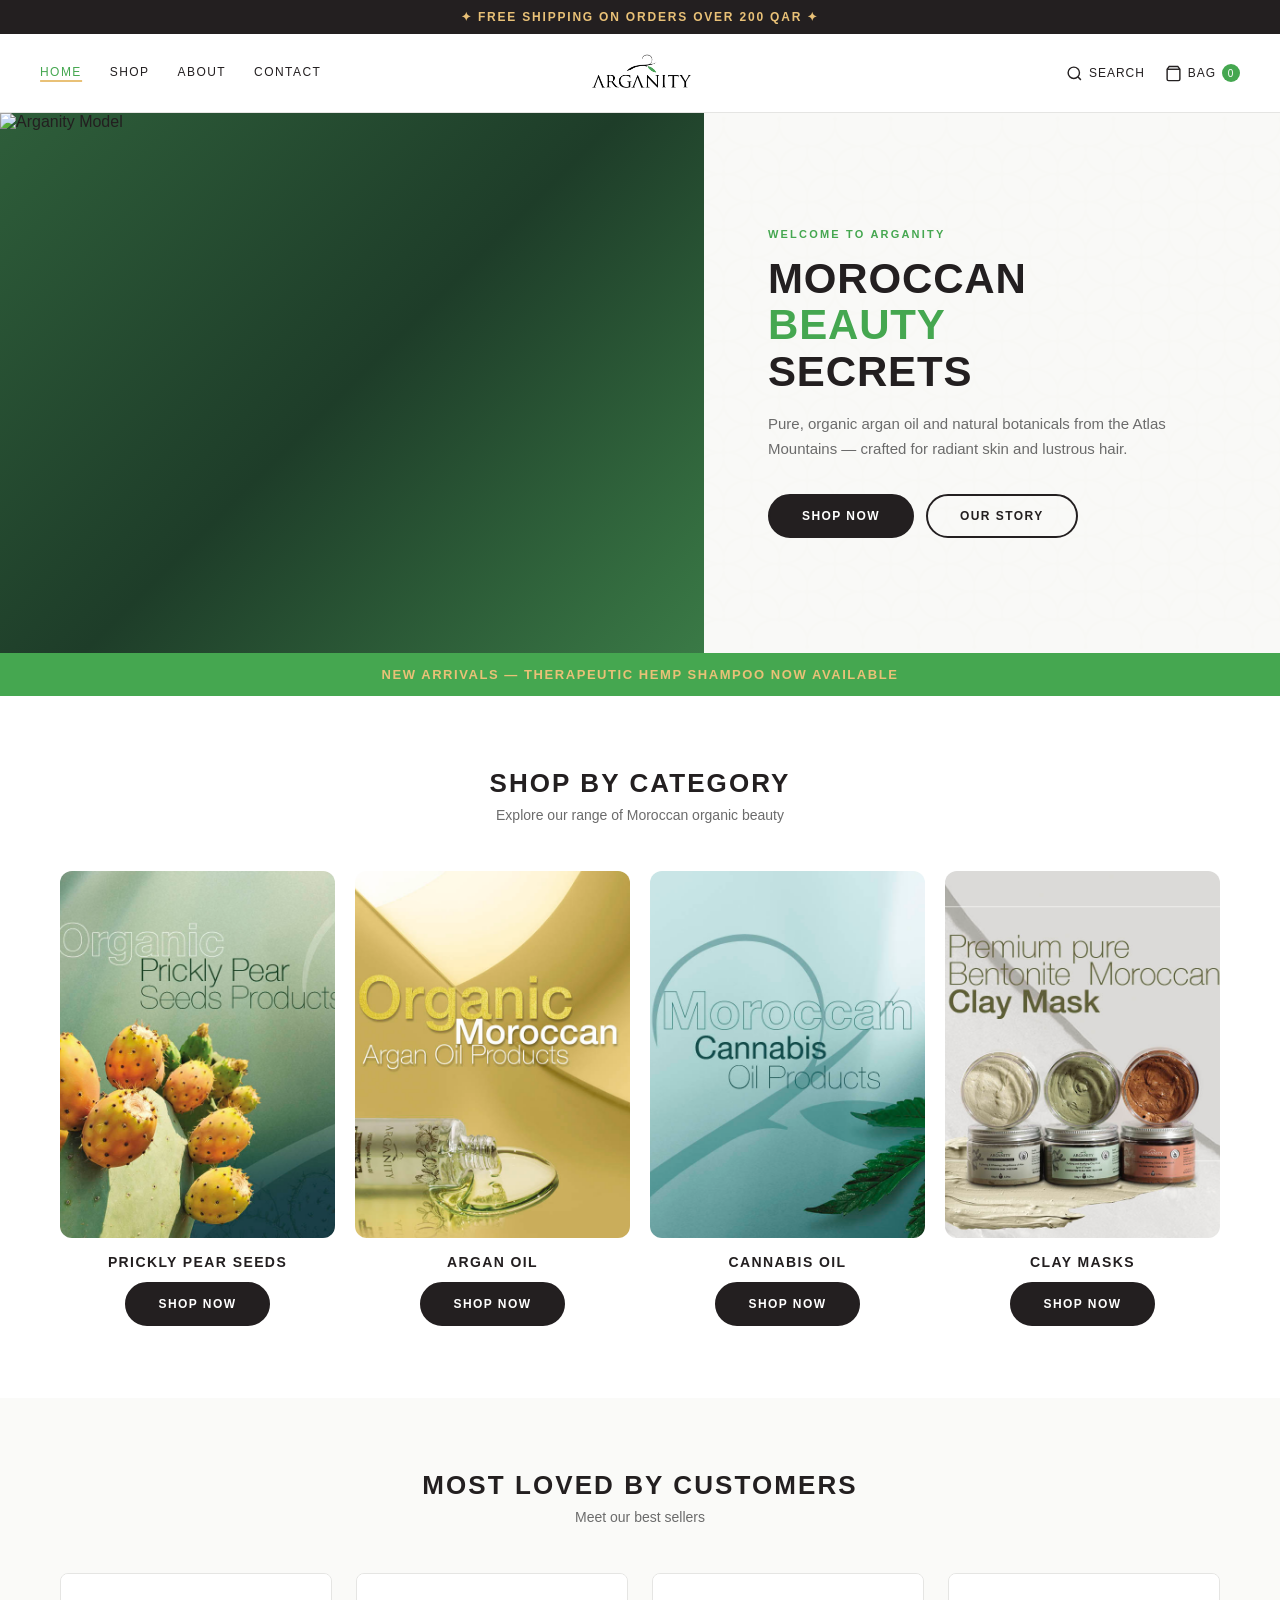
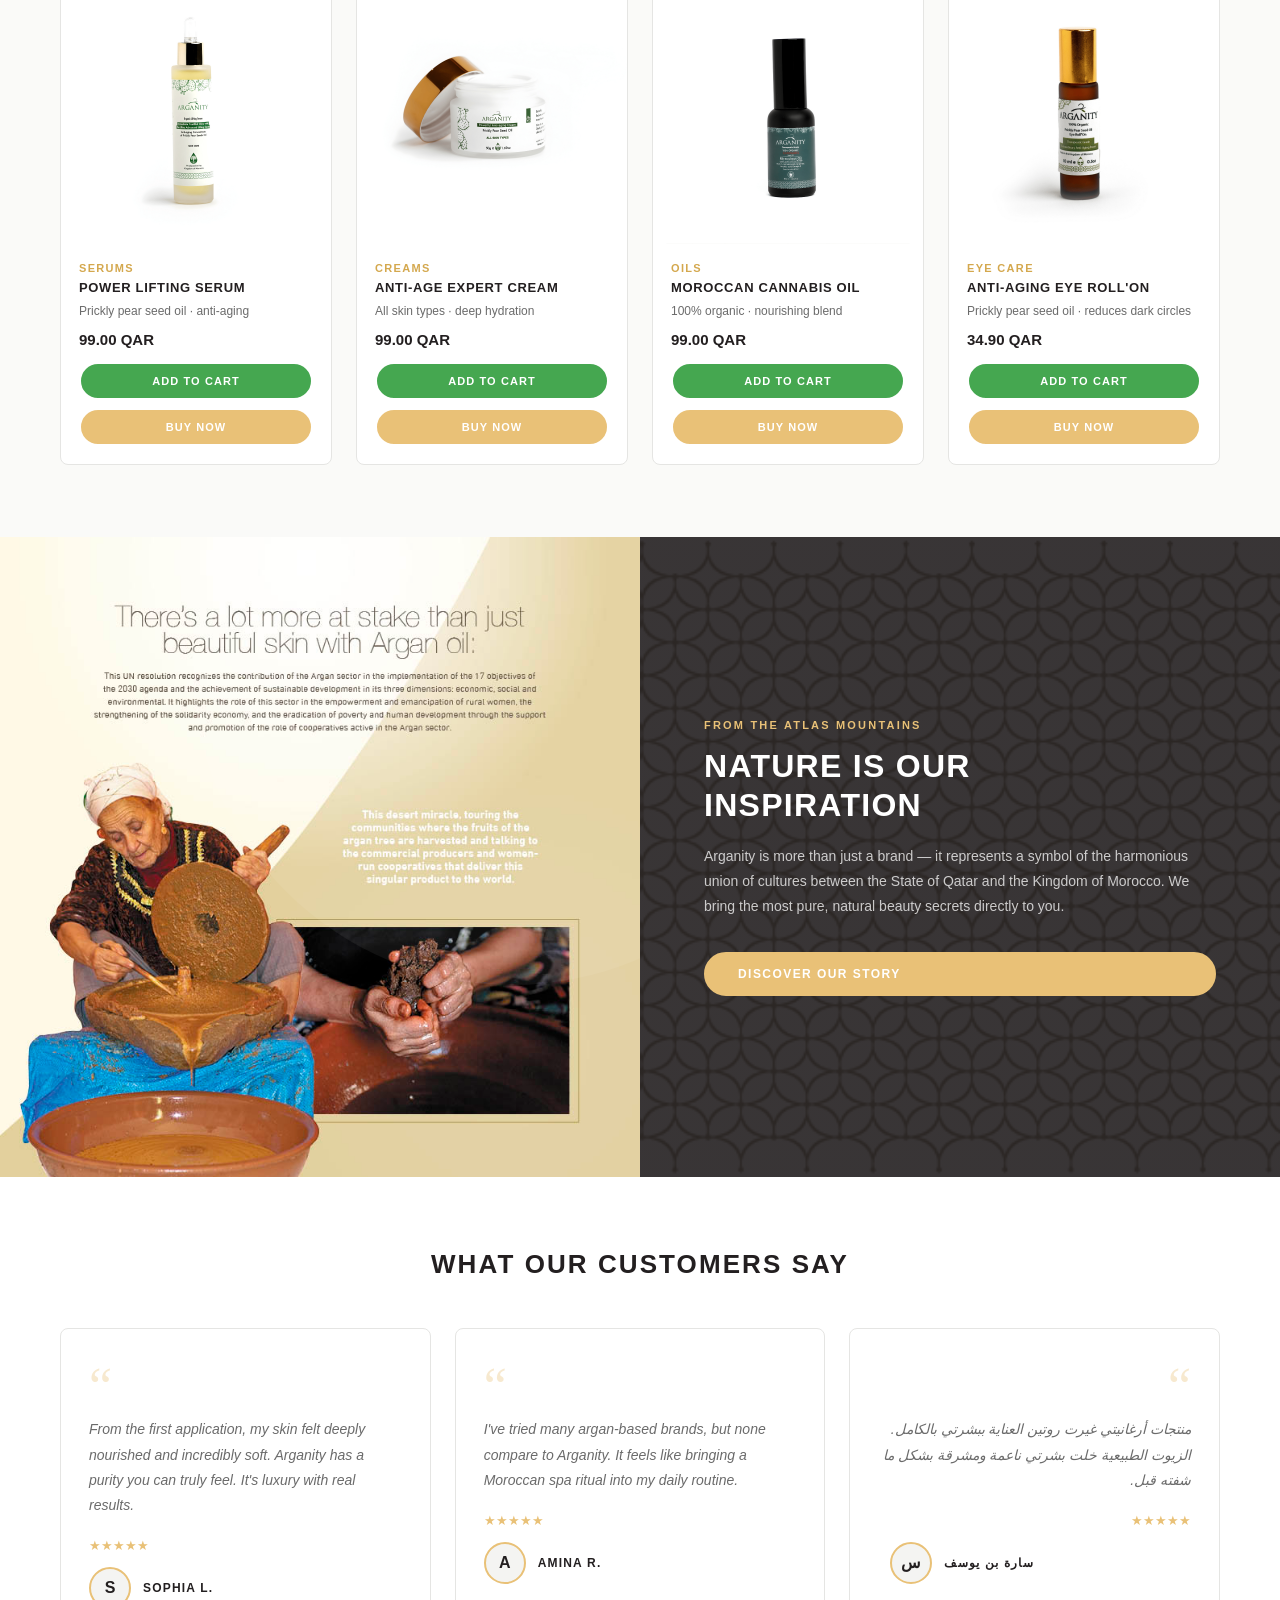
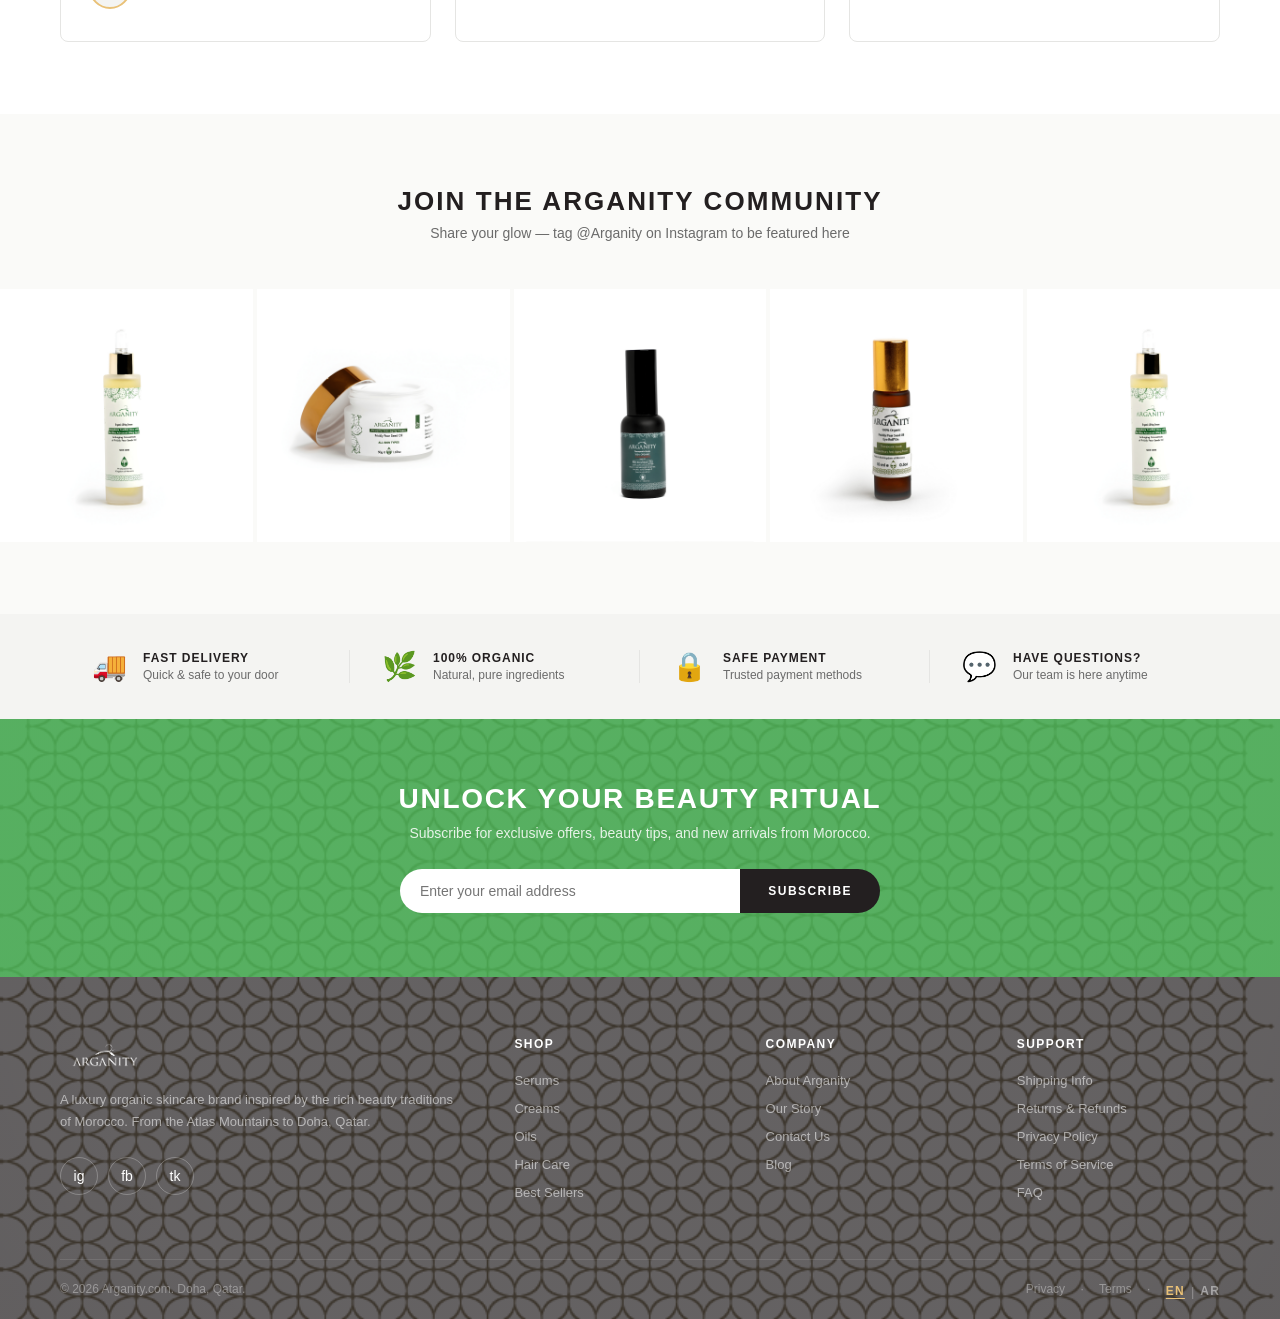
==== commit 1daddfc4: "Reduce pattern opacity to 10% for subtler, faded look Changed color overlay from 70% to 90% opacity " ====
--- a/index.html
+++ b/index.html
@@ -201,7 +201,7 @@
       overflow: hidden;
     }
     .hero-content {
-      background: linear-gradient(rgba(250,250,248,0.7), rgba(250,250,248,0.7)), url('images/pattern2.png') no-repeat center/cover, var(--off-white);
+      background: linear-gradient(rgba(250,250,248,0.9), rgba(250,250,248,0.9)), url('images/pattern2.png') no-repeat center/cover, var(--off-white);
       opacity: 1;
       display: flex;
       align-items: center;
@@ -452,7 +452,7 @@
       display: flex;
       flex-direction: column;
       justify-content: center;
-      background: linear-gradient(rgba(35,31,32,0.7), rgba(35,31,32,0.7)), url('images/pattern2.png') no-repeat center/cover, var(--black);
+      background: linear-gradient(rgba(35,31,32,0.9), rgba(35,31,32,0.9)), url('images/pattern2.png') no-repeat center/cover, var(--black);
       color: #fff;
     }
     .brand-story-eyebrow {
@@ -584,7 +584,7 @@
     /* === NEWSLETTER === */
     .newsletter-section {
       background: var(--green);
-      background: linear-gradient(rgba(69,167,80,0.7), rgba(69,167,80,0.7)), url('images/pattern2.png') no-repeat center/cover, var(--green);
+      background: linear-gradient(rgba(69,167,80,0.9), rgba(69,167,80,0.9)), url('images/pattern2.png') no-repeat center/cover, var(--green);
       padding: 64px 40px;
       text-align: center;
       position: relative;
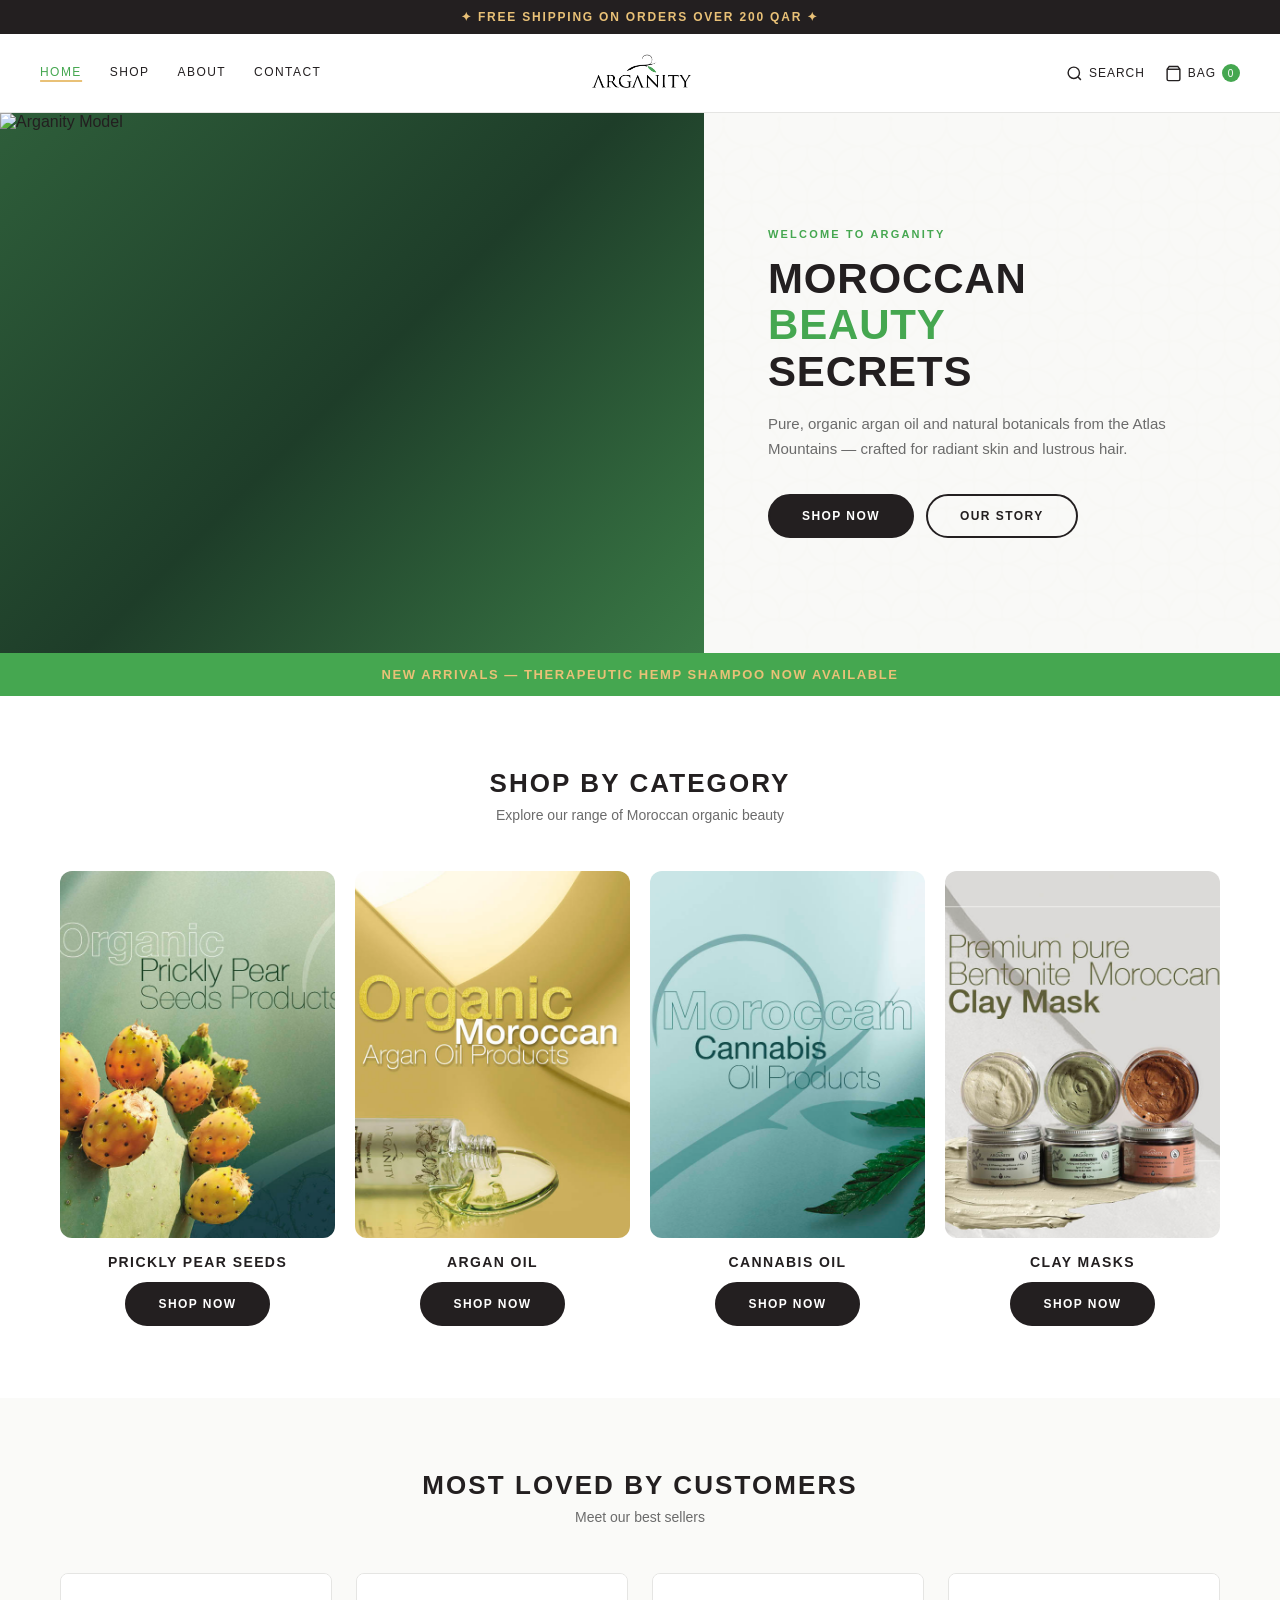
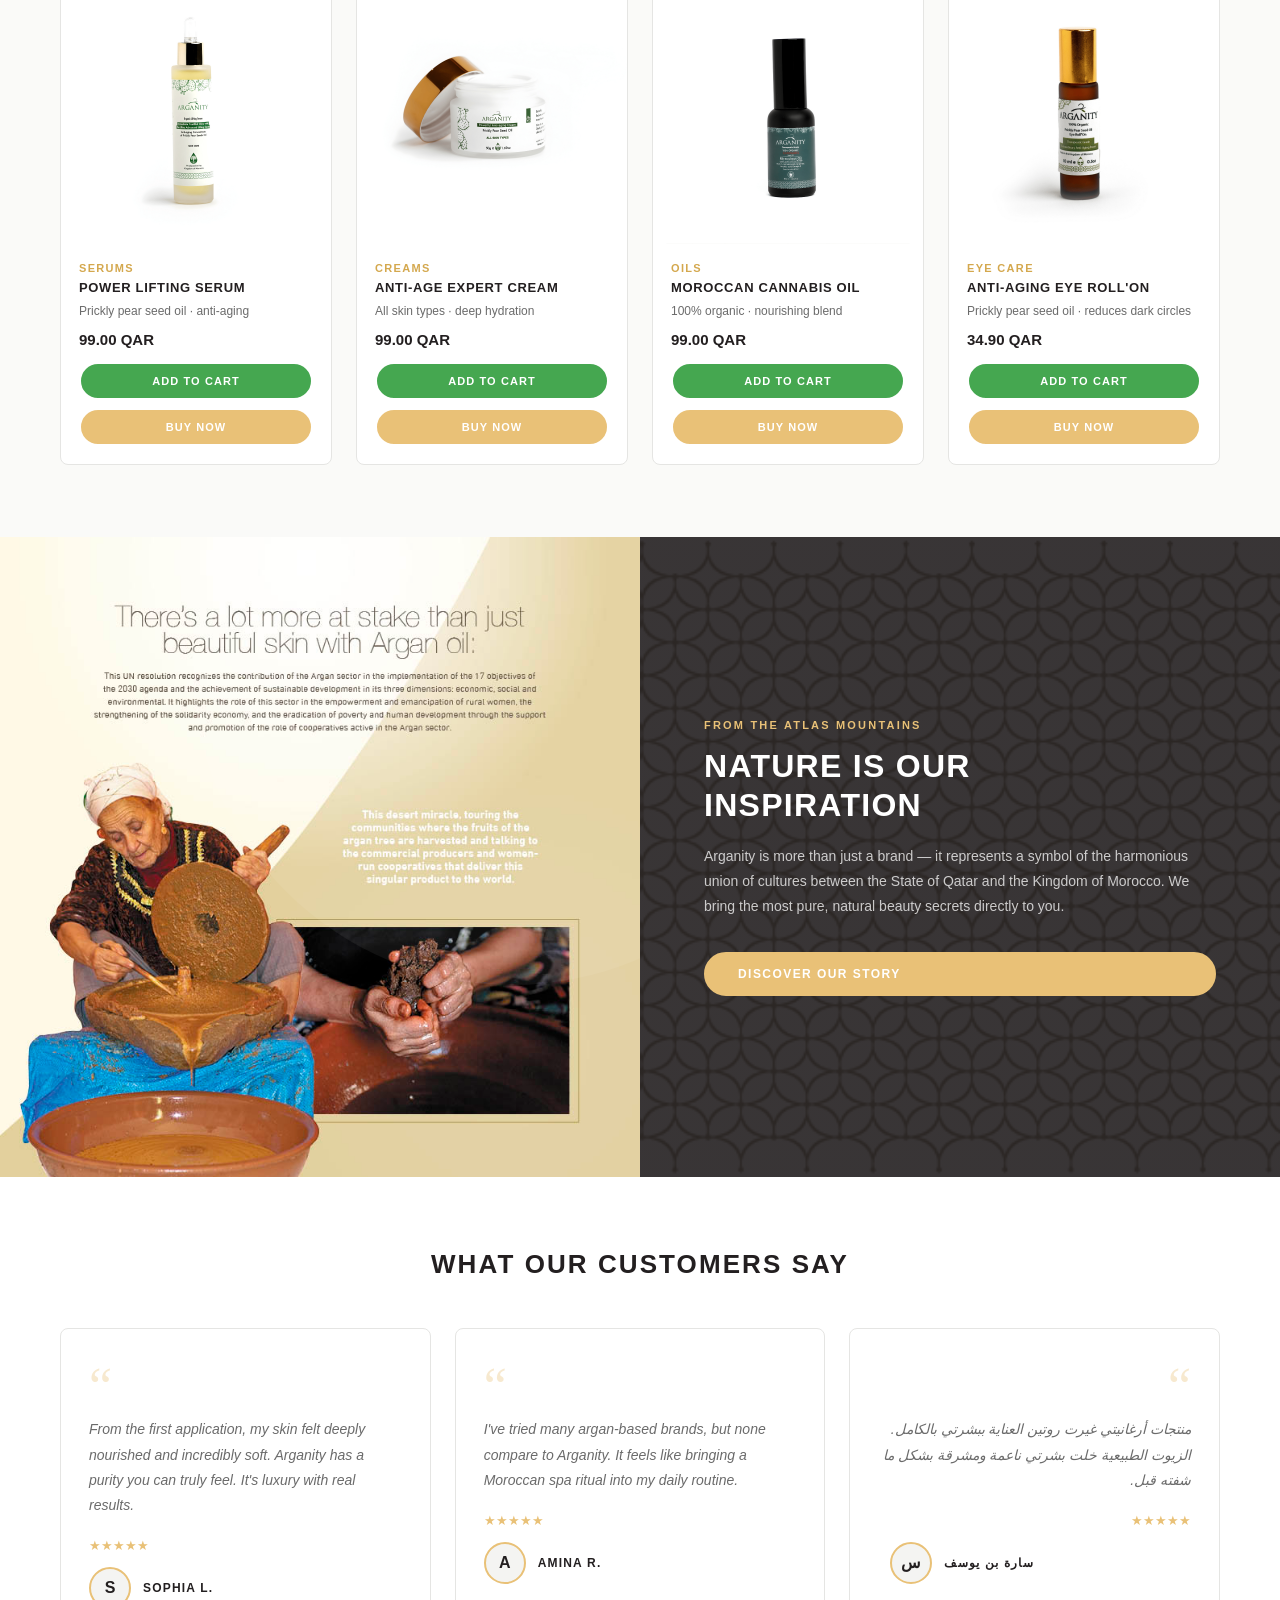
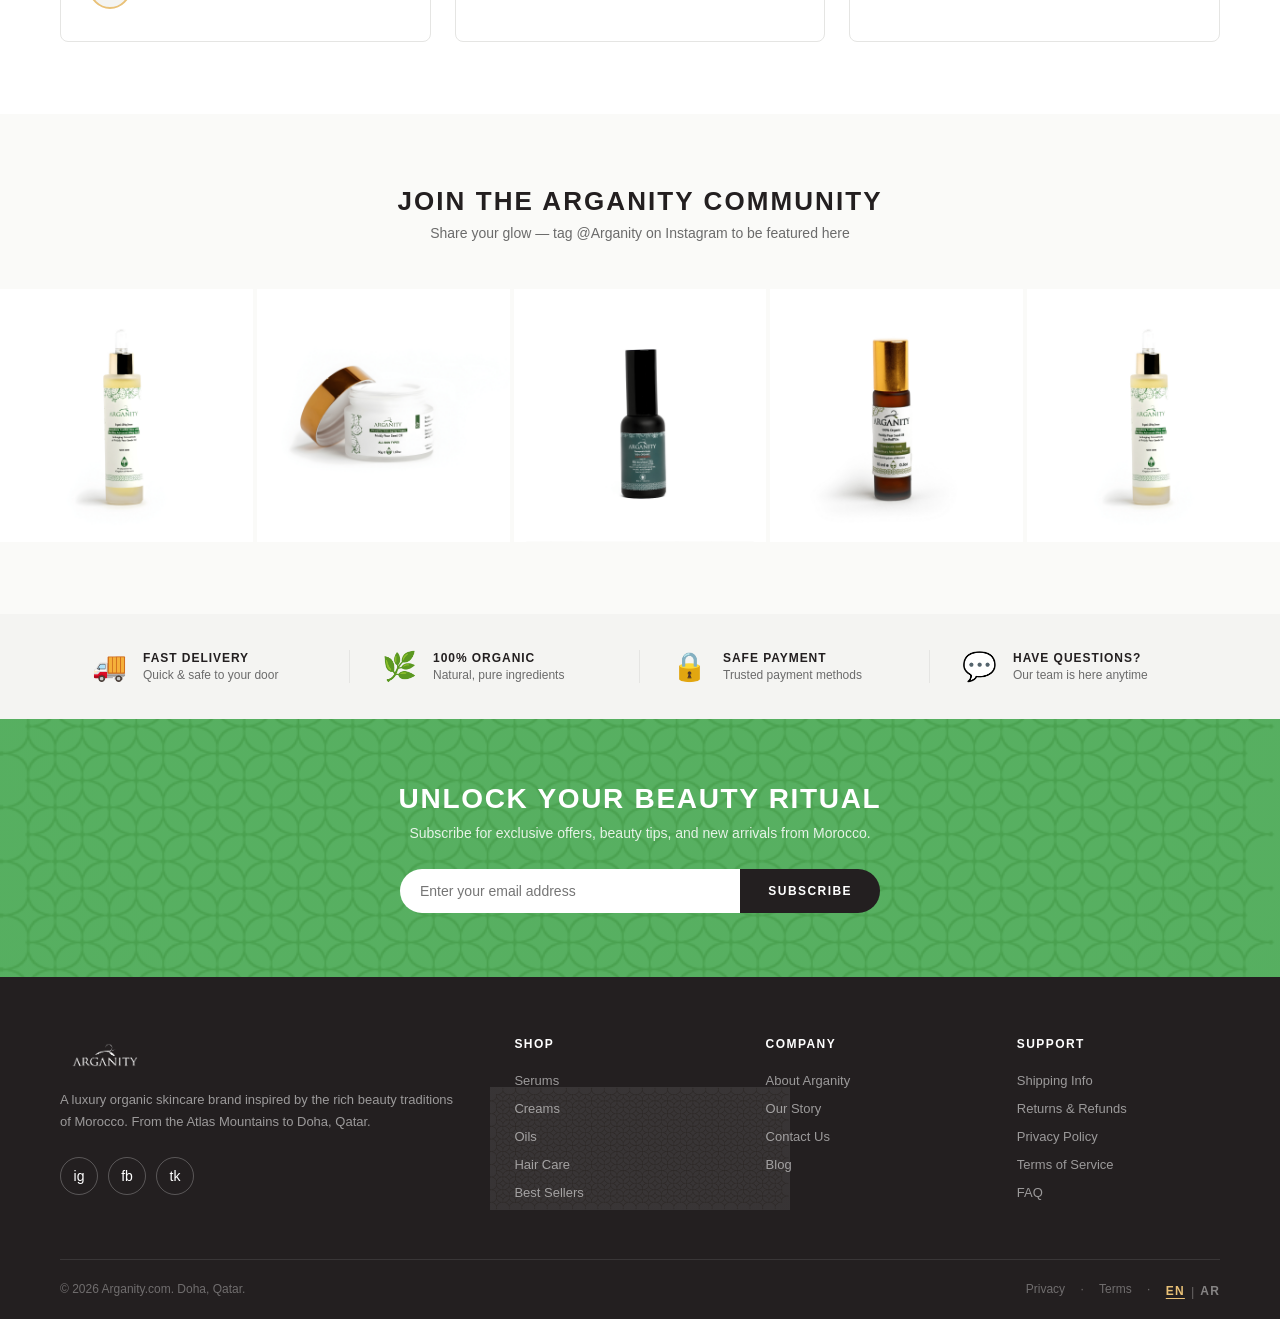
==== commit 796e2149: "Fix footer pattern size to match other sections Changed footer pattern background-size from cover to" ====
--- a/index.html
+++ b/index.html
@@ -617,7 +617,7 @@
     .newsletter-form button:hover { background: var(--gold); }
 
     /* === FOOTER === */
-    .site-footer { background: linear-gradient(rgba(35,31,32,0.7), rgba(35,31,32,0.7)), url('images/pattern2.png') no-repeat center/cover, var(--black); color: #fff; padding: 60px 0 0; }
+    .site-footer { background: linear-gradient(rgba(35,31,32,0.9), rgba(35,31,32,0.9)), url('images/pattern2.png') no-repeat center/300px, var(--black); color: #fff; padding: 60px 0 0; }
     .footer-grid {
       display: grid; grid-template-columns: 2fr 1fr 1fr 1fr;
       gap: 48px; padding-bottom: 48px;
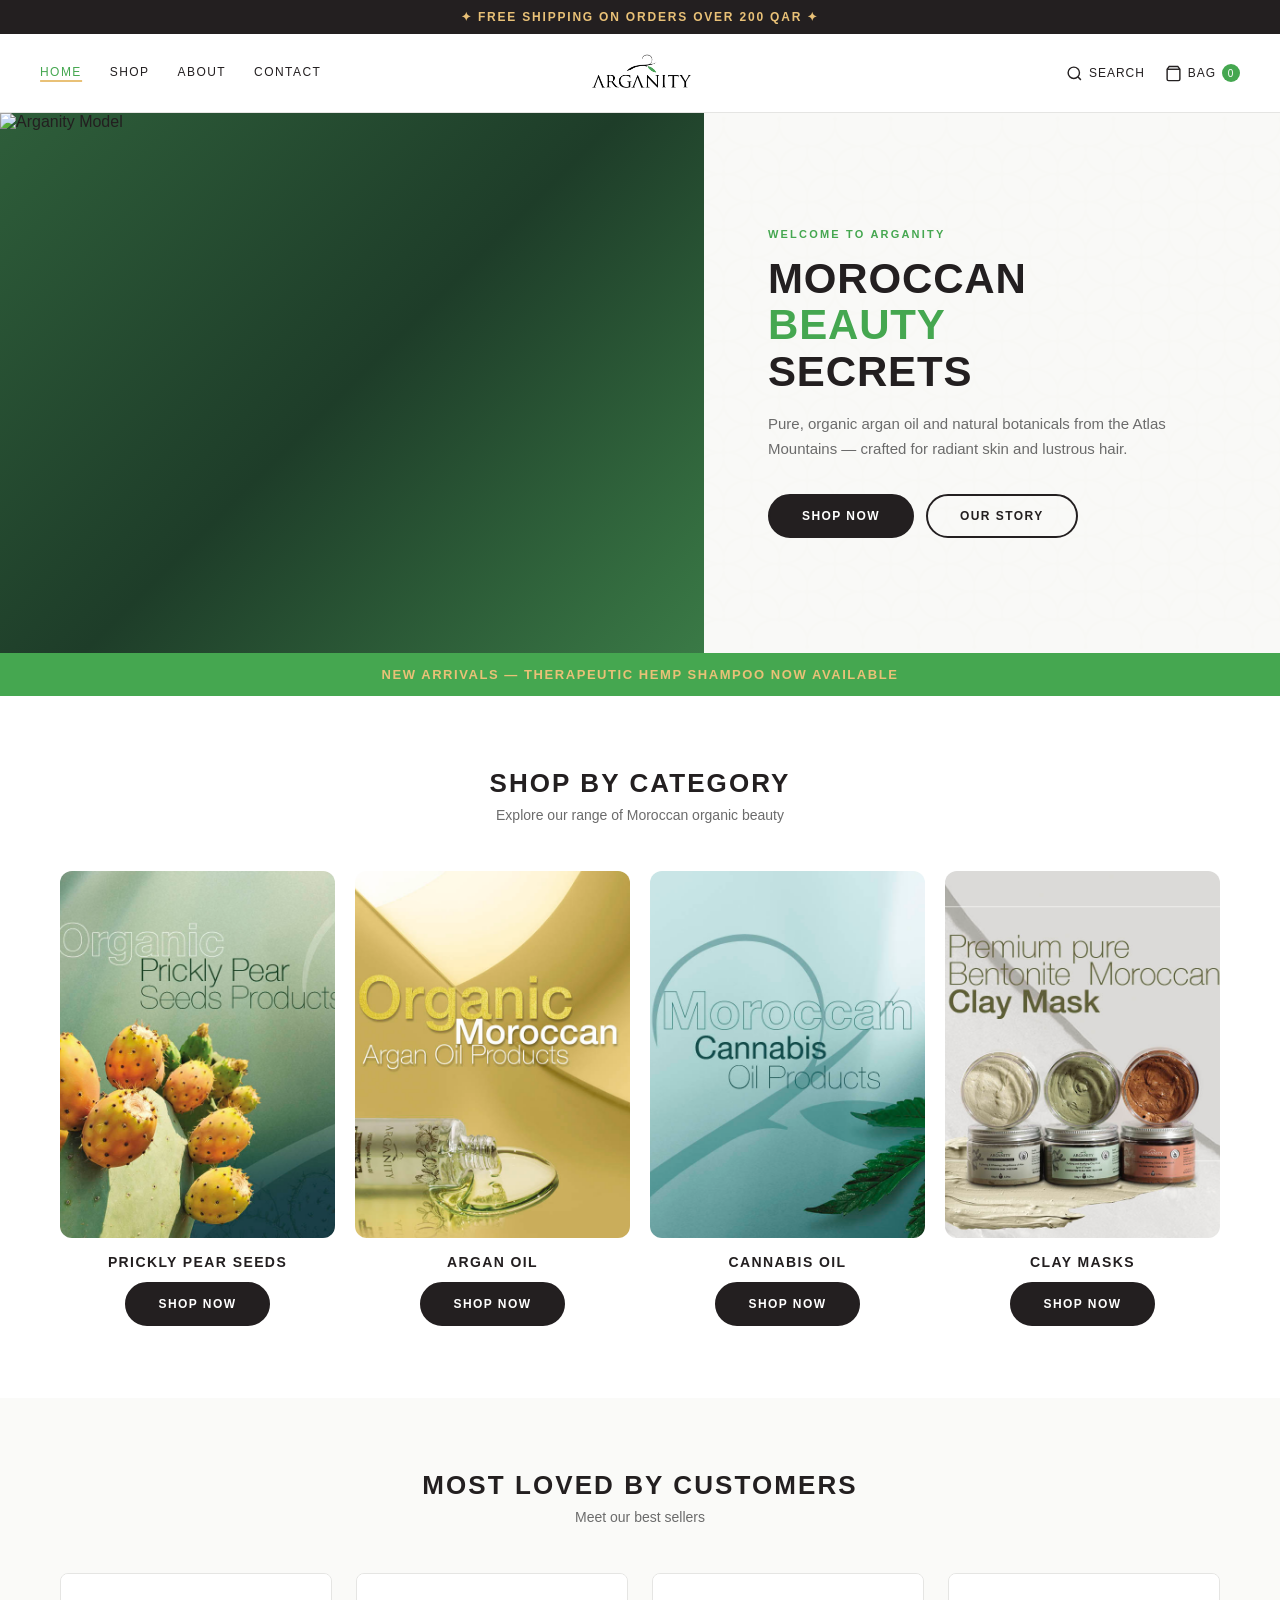
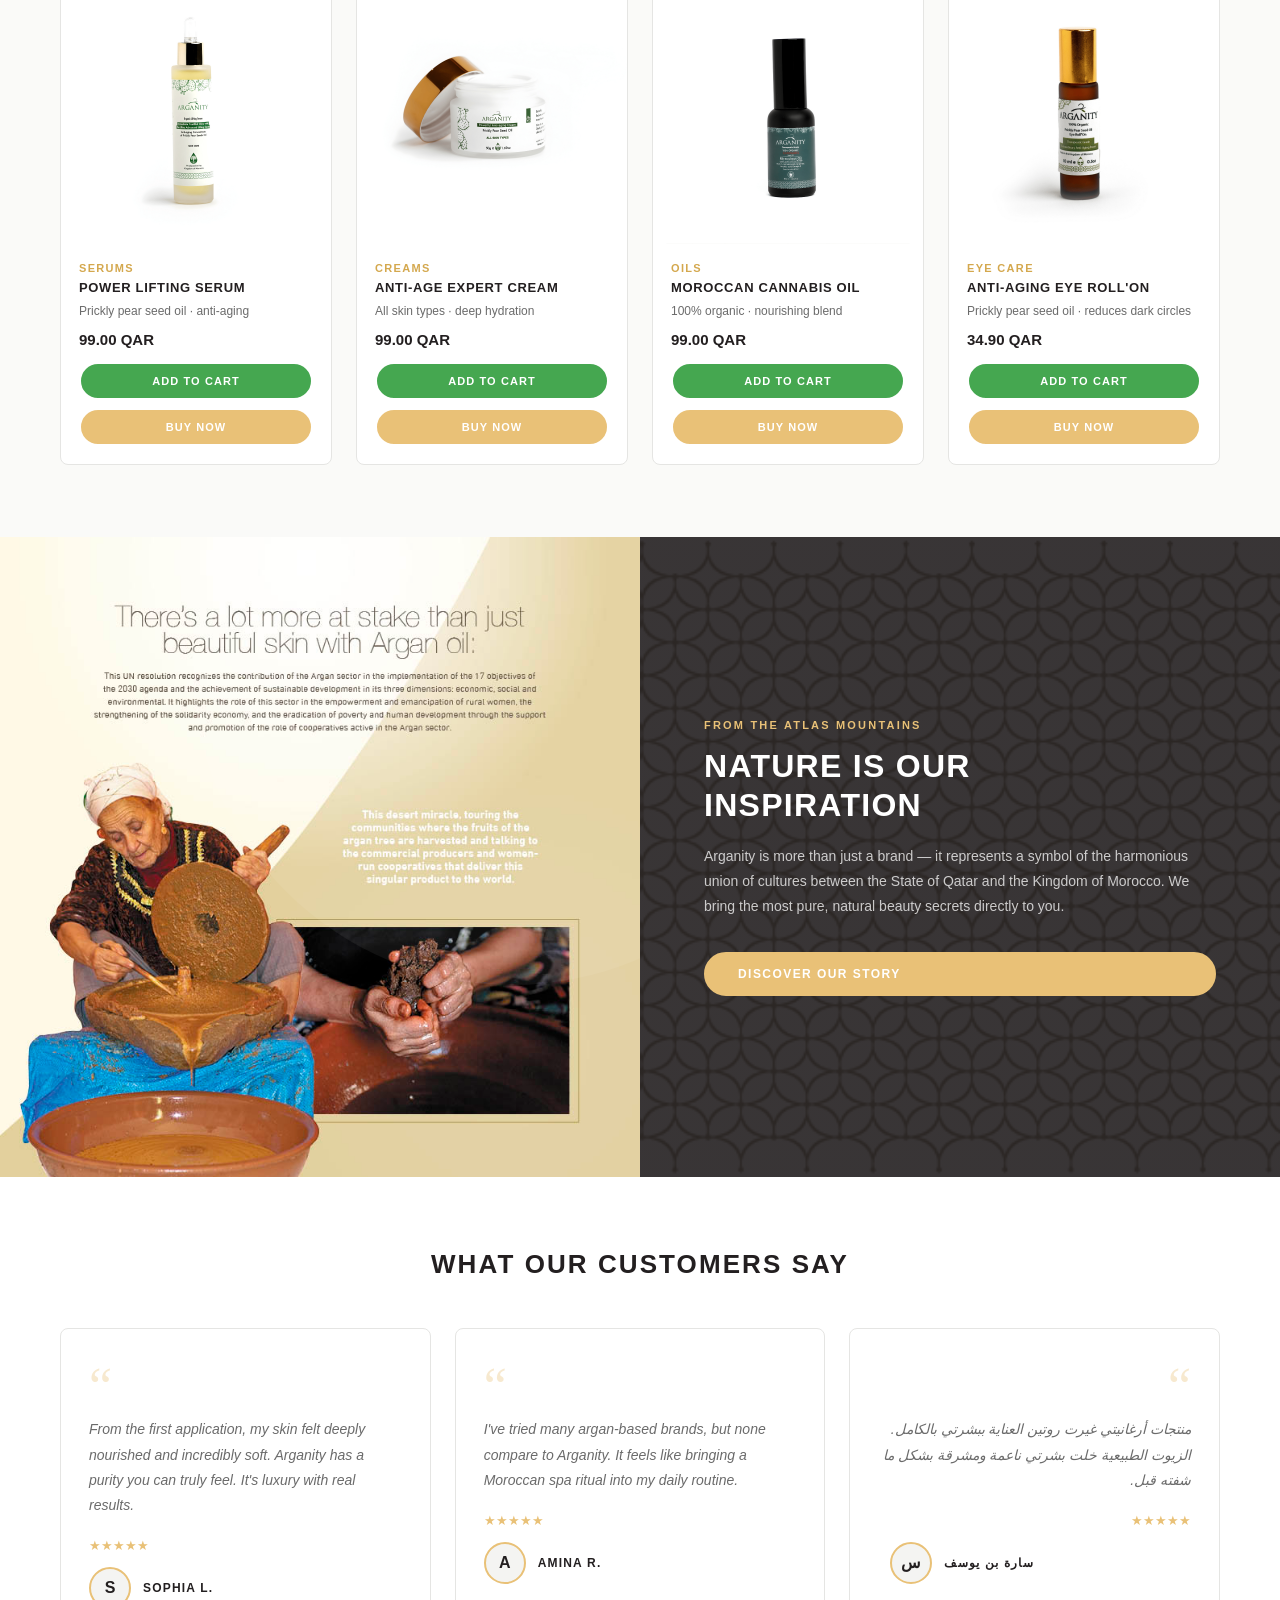
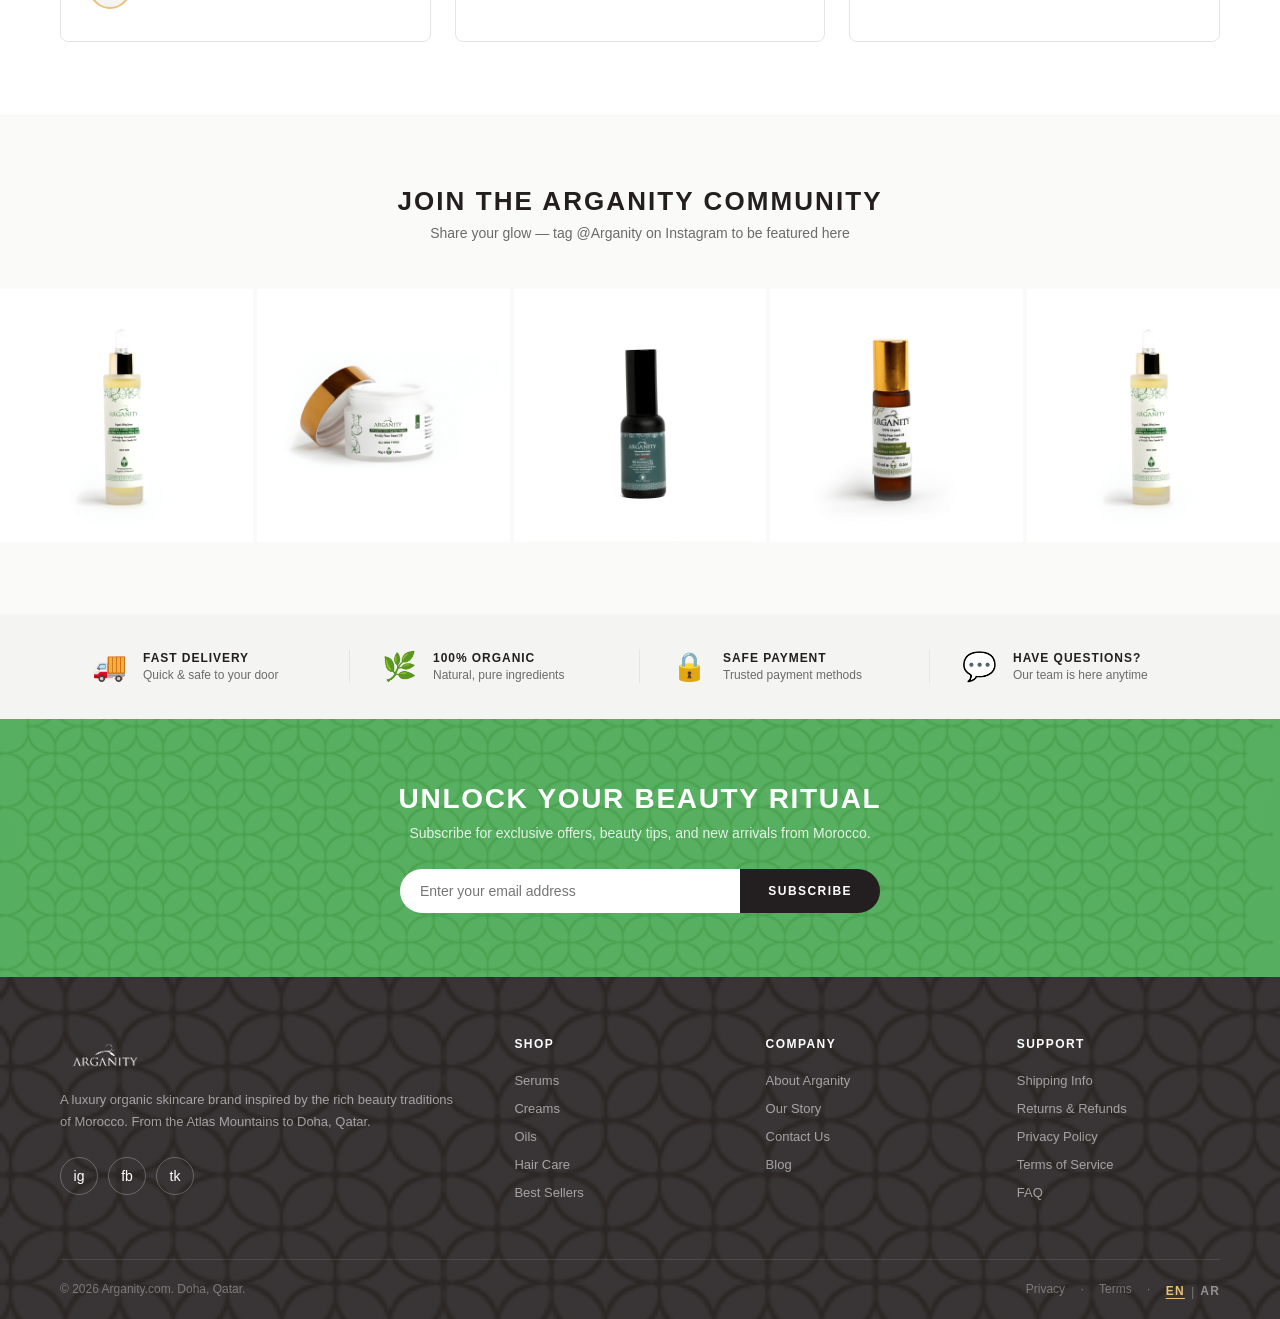
==== commit 041d1e5f: "Fix footer pattern to scale responsively on all screen sizes Changed pattern background-size from fi" ====
--- a/index.html
+++ b/index.html
@@ -617,7 +617,7 @@
     .newsletter-form button:hover { background: var(--gold); }
 
     /* === FOOTER === */
-    .site-footer { background: linear-gradient(rgba(35,31,32,0.9), rgba(35,31,32,0.9)), url('images/pattern2.png') no-repeat center/300px, var(--black); color: #fff; padding: 60px 0 0; }
+    .site-footer { background: linear-gradient(rgba(35,31,32,0.9), rgba(35,31,32,0.9)), url('images/pattern2.png') no-repeat center/200%, var(--black); color: #fff; padding: 60px 0 0; }
     .footer-grid {
       display: grid; grid-template-columns: 2fr 1fr 1fr 1fr;
       gap: 48px; padding-bottom: 48px;
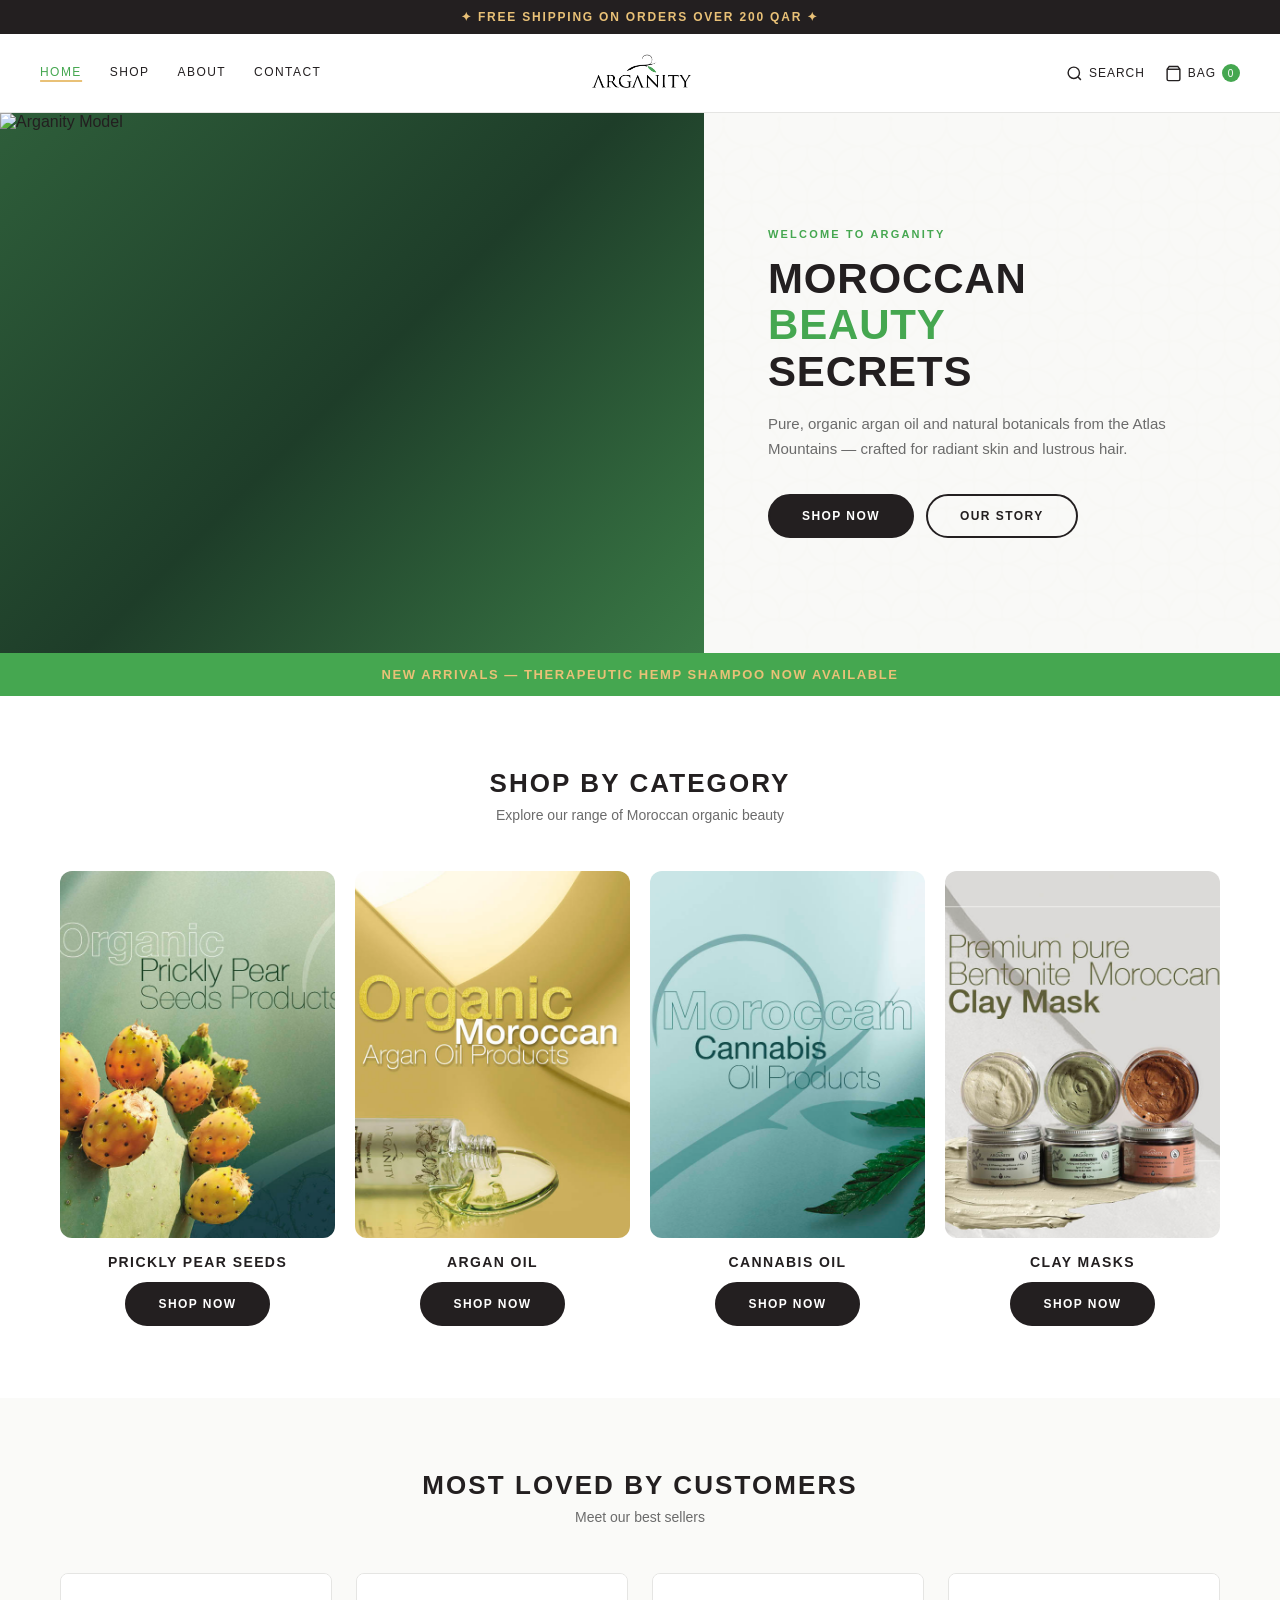
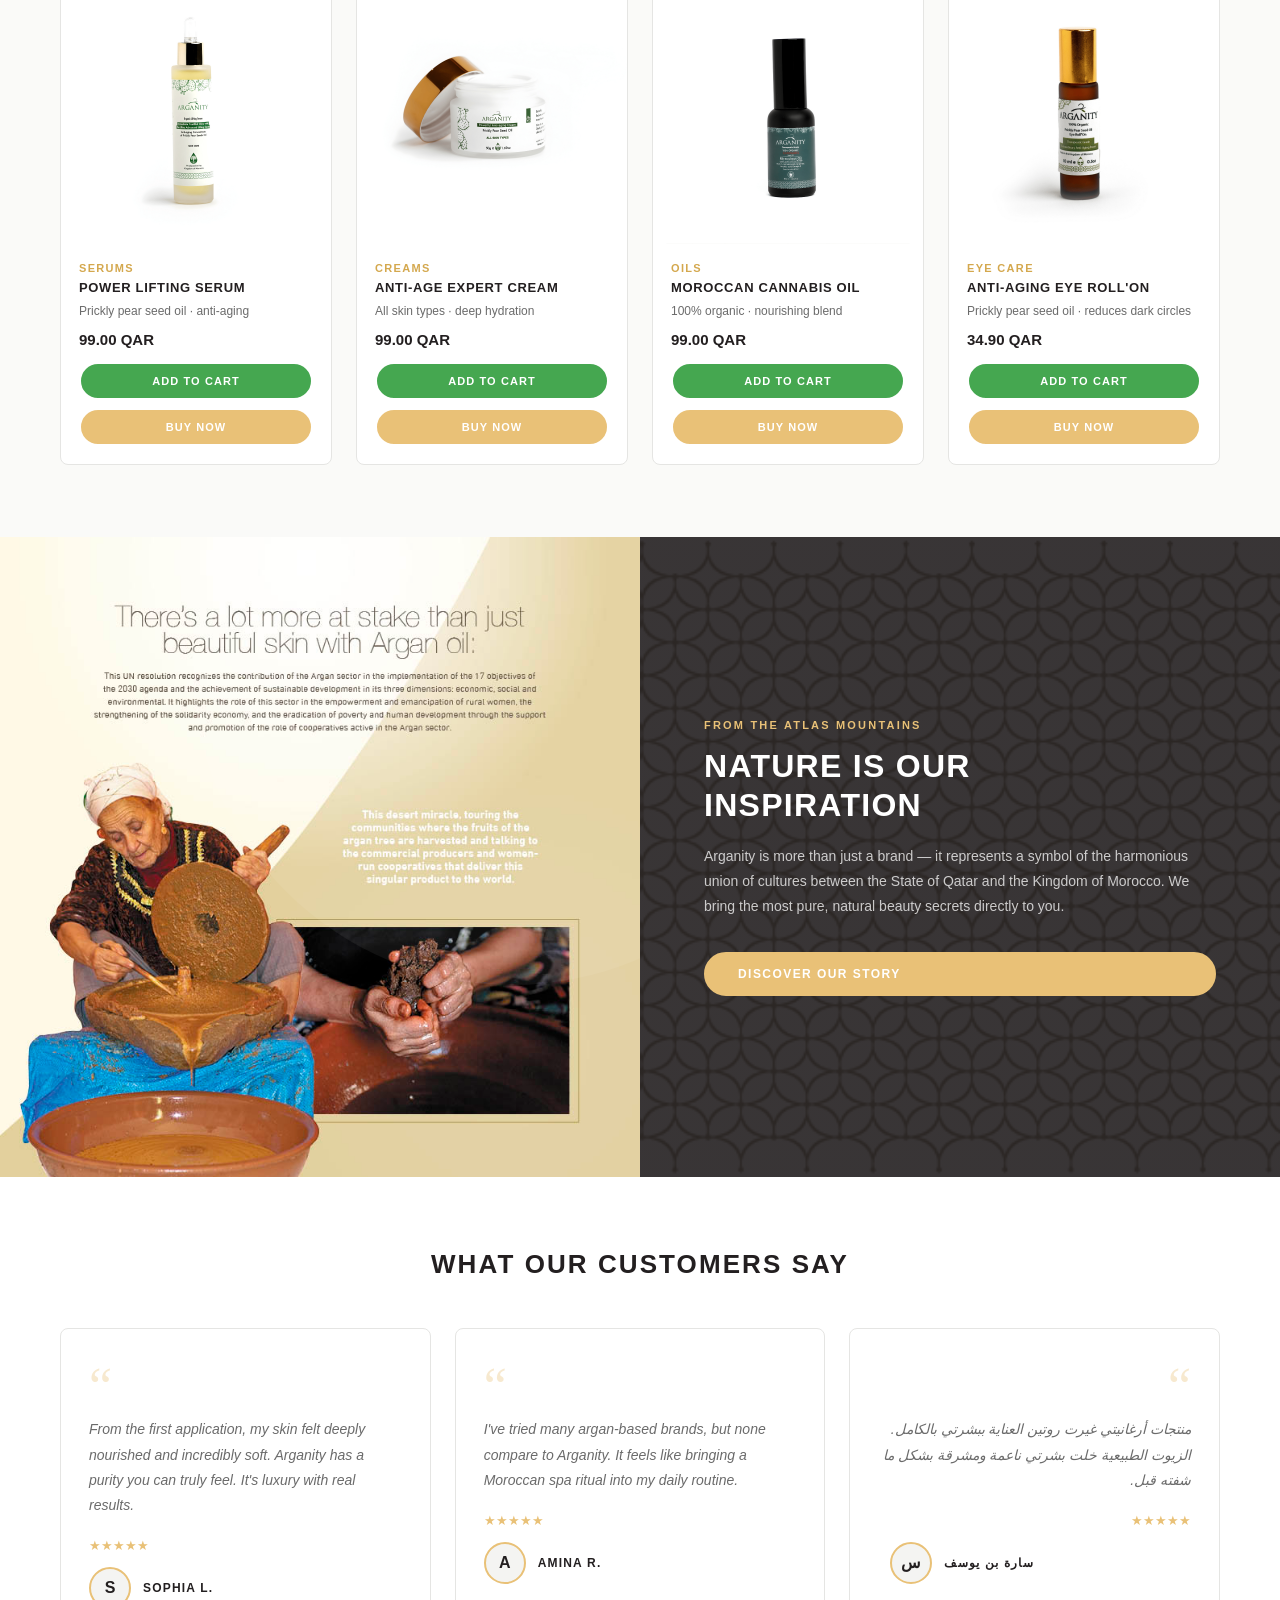
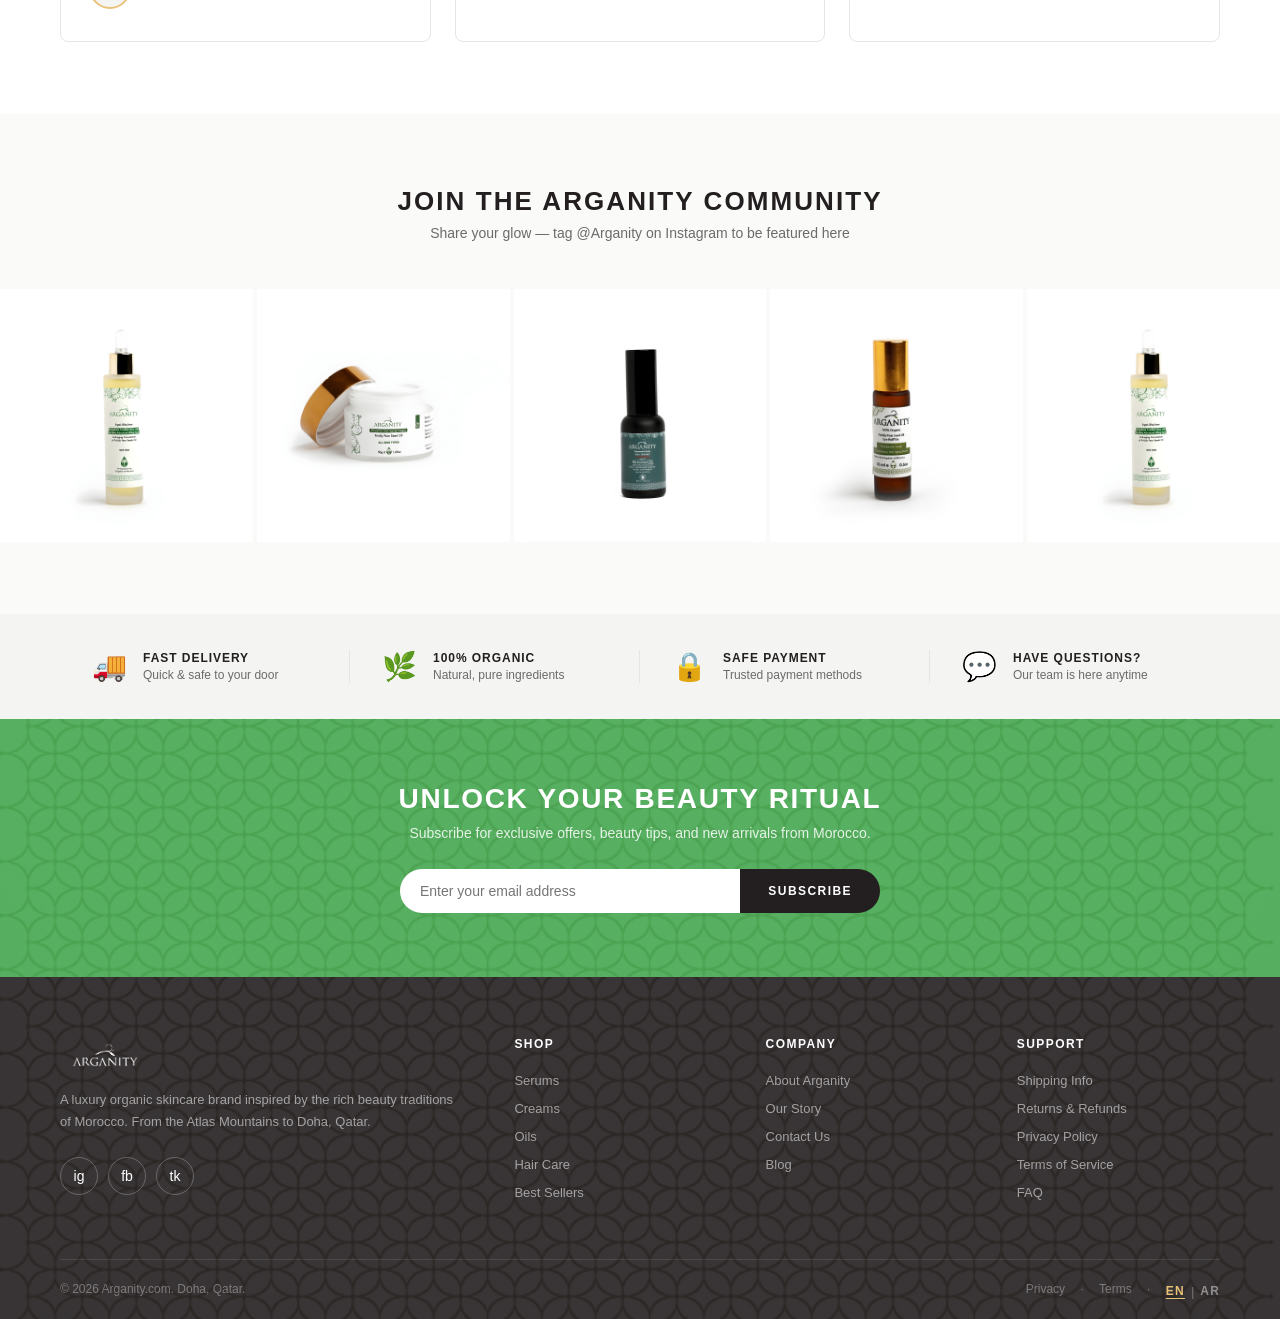
==== commit 67d18236: "Change footer pattern to cover full black space Switched footer pattern background-size from 200% to" ====
--- a/index.html
+++ b/index.html
@@ -617,7 +617,7 @@
     .newsletter-form button:hover { background: var(--gold); }
 
     /* === FOOTER === */
-    .site-footer { background: linear-gradient(rgba(35,31,32,0.9), rgba(35,31,32,0.9)), url('images/pattern2.png') no-repeat center/200%, var(--black); color: #fff; padding: 60px 0 0; }
+    .site-footer { background: linear-gradient(rgba(35,31,32,0.9), rgba(35,31,32,0.9)), url('images/pattern2.png') no-repeat center/cover, var(--black); color: #fff; padding: 60px 0 0; }
     .footer-grid {
       display: grid; grid-template-columns: 2fr 1fr 1fr 1fr;
       gap: 48px; padding-bottom: 48px;
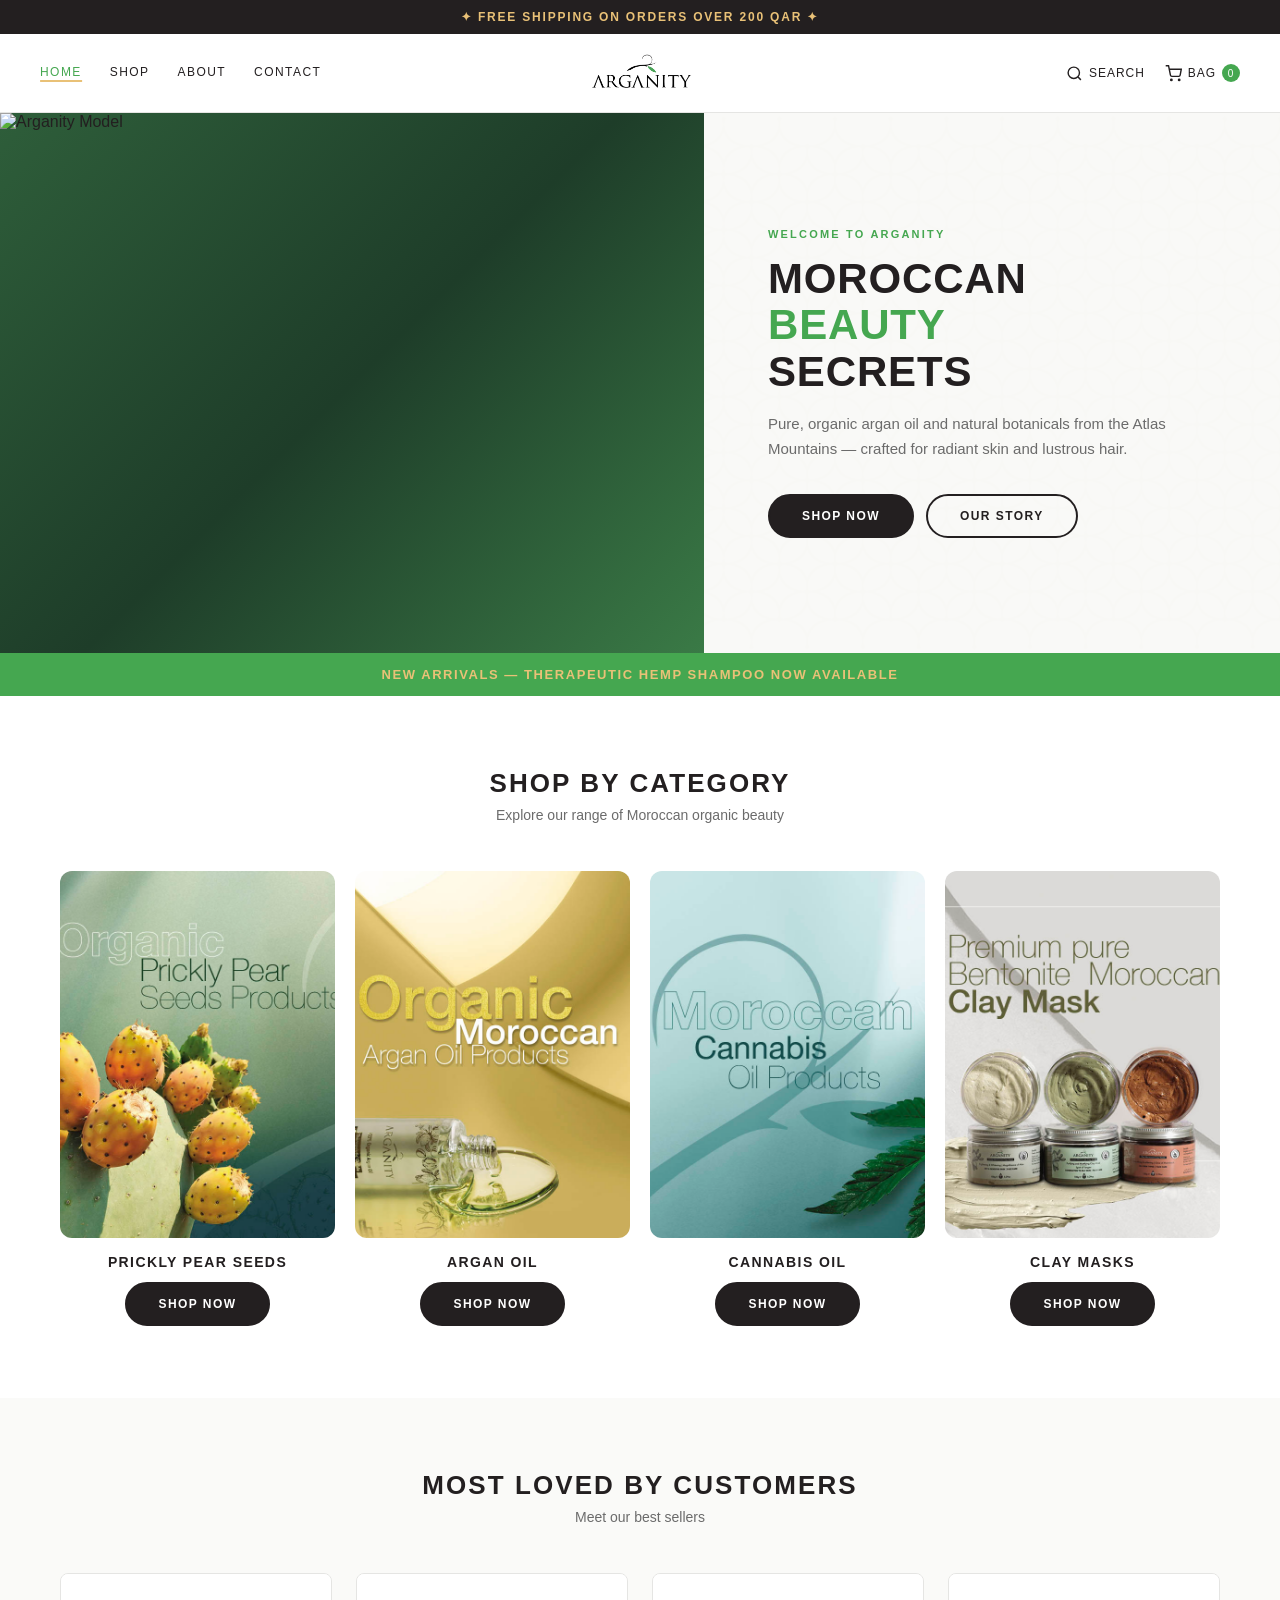
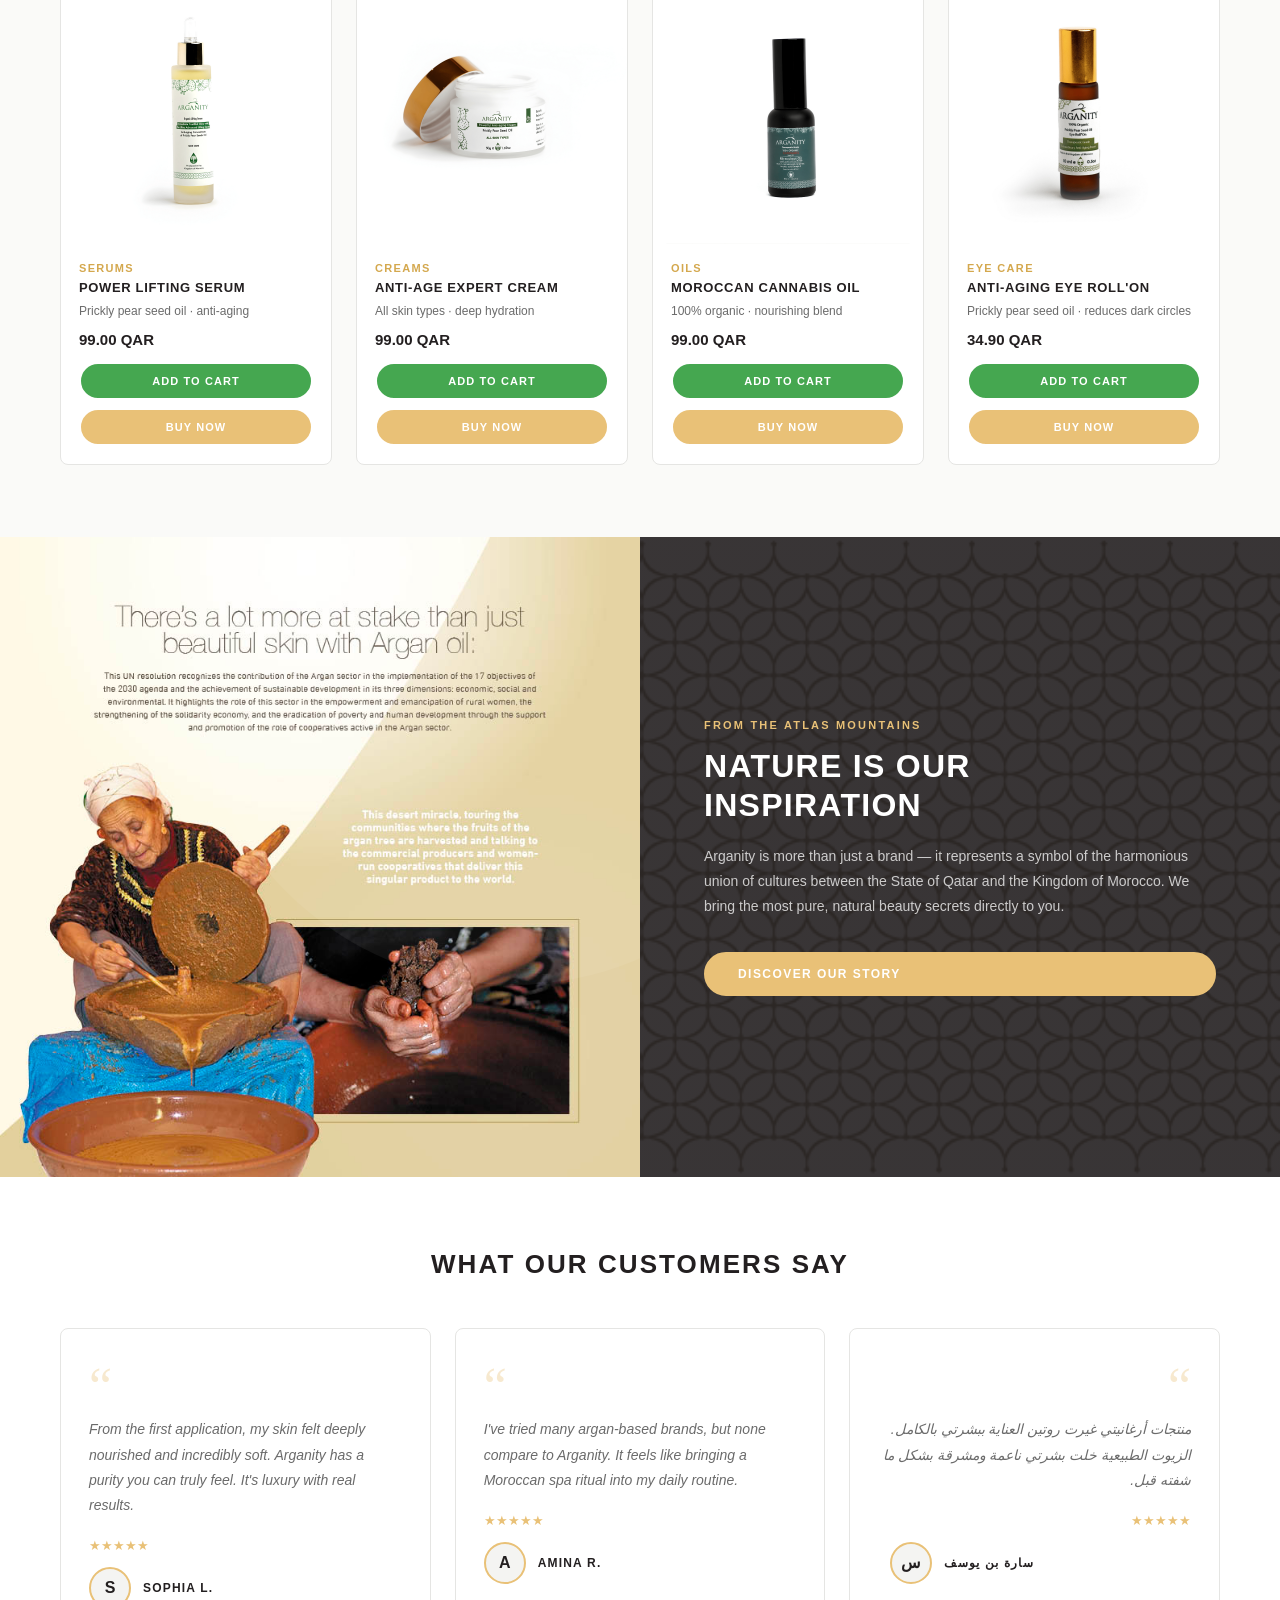
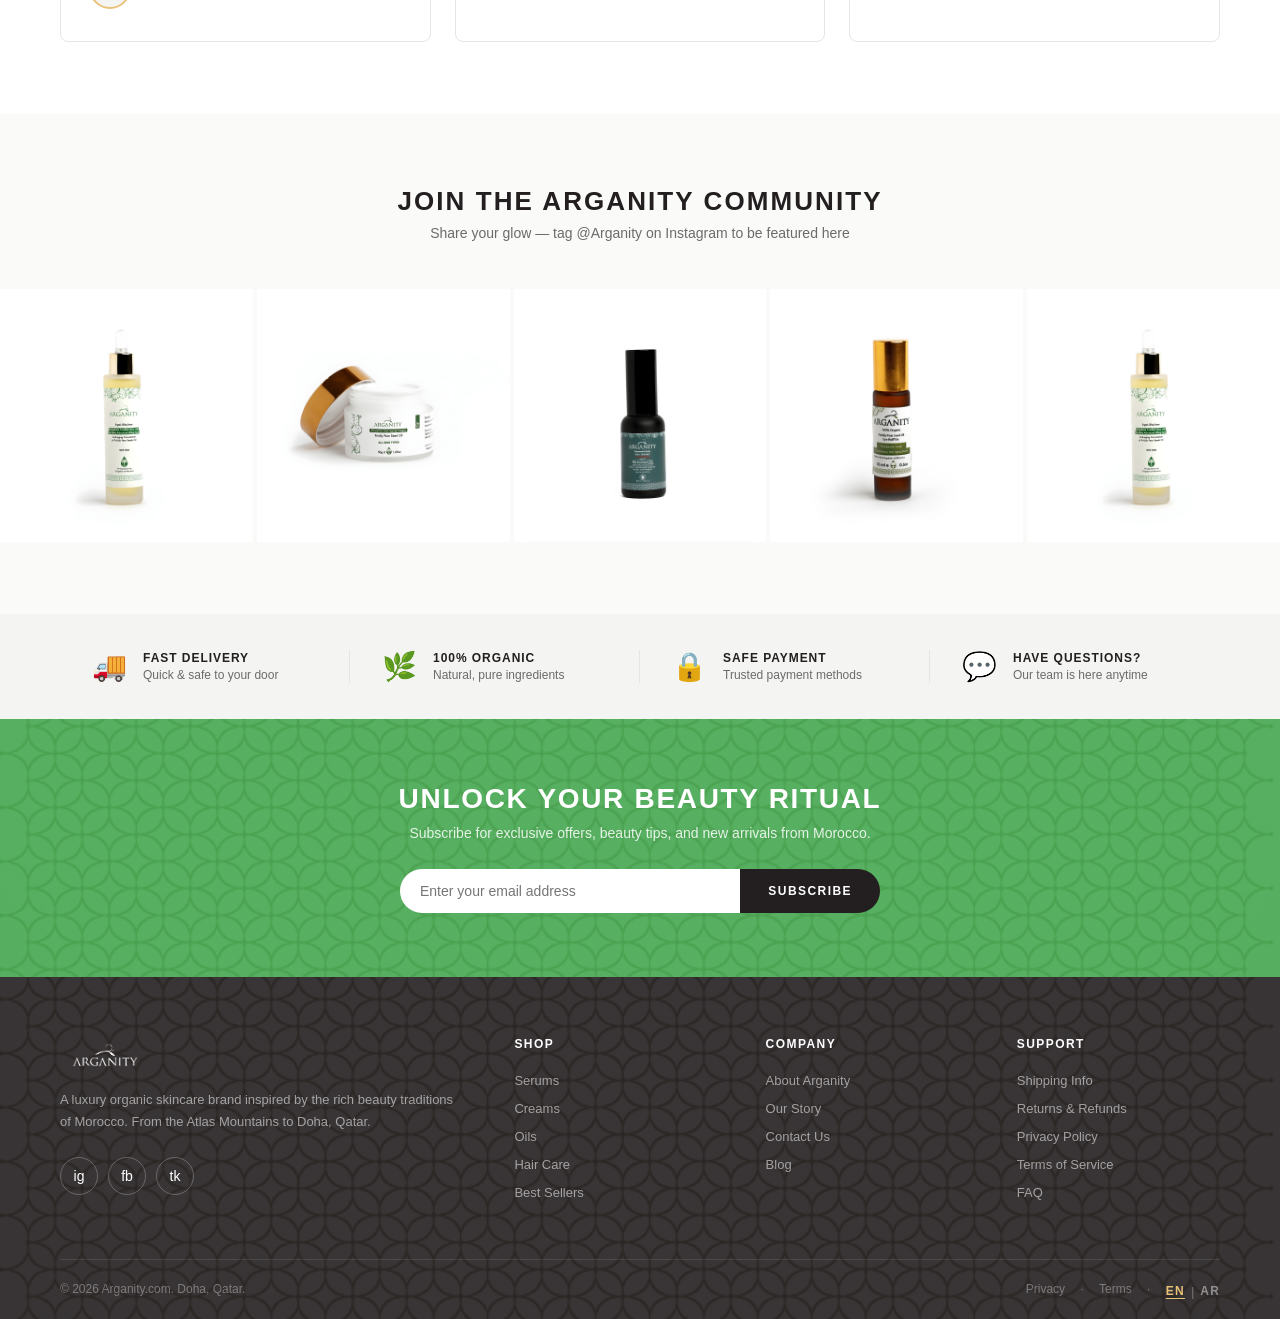
==== commit c8c1c2c3: "Replace bag icon with shopping cart icon across all pages Co-Authored-By: Claude Sonnet 4.6 <noreply" ====
--- a/index.html
+++ b/index.html
@@ -1000,7 +1000,7 @@
           <span>Search</span>
         </button>
         <a href="#" aria-label="Shopping bag">
-          <svg width="17" height="17" viewBox="0 0 24 24" fill="none" stroke="currentColor" stroke-width="2"><path d="M6 2L3 6v14a2 2 0 002 2h14a2 2 0 002-2V6l-3-4z"/><line x1="3" y1="6" x2="21" y2="6"/></svg>
+          <svg width="17" height="17" viewBox="0 0 24 24" fill="none" stroke="currentColor" stroke-width="2"><circle cx="9" cy="21" r="1"/><circle cx="20" cy="21" r="1"/><path d="M1 1h4l2.68 13.39a2 2 0 0 0 2 1.61h9.72a2 2 0 0 0 2-1.61L23 6H6"/></svg>
           <span>Bag</span>
           <span class="cart-count">0</span>
         </a>
@@ -1110,54 +1110,54 @@
       <p class="section-sub" data-i18n="bestsellers-sub">Meet our best sellers</p>
       <div class="product-grid">
         <div class="product-card">
-          <div class="product-img"><img src="images/power-lifting-serum.jpg.png" alt="Power Lifting Serum"></div>
+          <a href="product.html?id=1"><div class="product-img"><img src="images/power-lifting-serum.jpg.png" alt="Power Lifting Serum"></div></a>
           <div class="product-info">
             <div class="product-category" data-i18n="p1-cat">Serums</div>
             <div class="product-name" data-i18n="p1-name">Power Lifting Serum</div>
             <div class="product-desc" data-i18n="p1-desc">Prickly pear seed oil · anti-aging</div>
             <div class="product-price">99.00 QAR</div>
             <div class="product-btns">
-              <a href="#" class="btn-add" data-i18n="btn-add-cart">Add to Cart</a>
-              <a href="#" class="btn-buy" data-i18n="btn-buy-now">Buy Now</a>
+              <a href="product.html?id=1" class="btn-add" data-i18n="btn-add-cart">Add to Cart</a>
+              <a href="product.html?id=1" class="btn-buy" data-i18n="btn-buy-now">Buy Now</a>
             </div>
           </div>
         </div>
         <div class="product-card">
-          <div class="product-img"><img src="images/anti-age-expert-cream.jpg.png" alt="Anti-Age Expert Cream"></div>
+          <a href="product.html?id=2"><div class="product-img"><img src="images/anti-age-expert-cream.jpg.png" alt="Anti-Age Expert Cream"></div></a>
           <div class="product-info">
             <div class="product-category" data-i18n="p2-cat">Creams</div>
             <div class="product-name" data-i18n="p2-name">Anti-Age Expert Cream</div>
             <div class="product-desc" data-i18n="p2-desc">All skin types · deep hydration</div>
             <div class="product-price">99.00 QAR</div>
             <div class="product-btns">
-              <a href="#" class="btn-add" data-i18n="btn-add-cart">Add to Cart</a>
-              <a href="#" class="btn-buy" data-i18n="btn-buy-now">Buy Now</a>
+              <a href="product.html?id=2" class="btn-add" data-i18n="btn-add-cart">Add to Cart</a>
+              <a href="product.html?id=2" class="btn-buy" data-i18n="btn-buy-now">Buy Now</a>
             </div>
           </div>
         </div>
         <div class="product-card">
-          <div class="product-img"><img src="images/moroccan-cannabis-oil.jpg.png" alt="Moroccan Cannabis Oil"></div>
+          <a href="product.html?id=3"><div class="product-img"><img src="images/moroccan-cannabis-oil.jpg.png" alt="Moroccan Cannabis Oil"></div></a>
           <div class="product-info">
             <div class="product-category" data-i18n="p3-cat">Oils</div>
             <div class="product-name" data-i18n="p3-name">Moroccan Cannabis Oil</div>
             <div class="product-desc" data-i18n="p3-desc">100% organic · nourishing blend</div>
             <div class="product-price">99.00 QAR</div>
             <div class="product-btns">
-              <a href="#" class="btn-add" data-i18n="btn-add-cart">Add to Cart</a>
-              <a href="#" class="btn-buy" data-i18n="btn-buy-now">Buy Now</a>
+              <a href="product.html?id=3" class="btn-add" data-i18n="btn-add-cart">Add to Cart</a>
+              <a href="product.html?id=3" class="btn-buy" data-i18n="btn-buy-now">Buy Now</a>
             </div>
           </div>
         </div>
         <div class="product-card">
-          <div class="product-img"><img src="images/anti-aging-eye-rollon.jpg.png" alt="Anti-Aging Eye Roll'on"></div>
+          <a href="product.html?id=4"><div class="product-img"><img src="images/anti-aging-eye-rollon.jpg.png" alt="Anti-Aging Eye Roll'on"></div></a>
           <div class="product-info">
             <div class="product-category" data-i18n="p4-cat">Eye Care</div>
             <div class="product-name" data-i18n="p4-name">Anti-Aging Eye Roll'on</div>
             <div class="product-desc" data-i18n="p4-desc">Prickly pear seed oil · reduces dark circles</div>
             <div class="product-price">34.90 QAR</div>
             <div class="product-btns">
-              <a href="#" class="btn-add" data-i18n="btn-add-cart">Add to Cart</a>
-              <a href="#" class="btn-buy" data-i18n="btn-buy-now">Buy Now</a>
+              <a href="product.html?id=4" class="btn-add" data-i18n="btn-add-cart">Add to Cart</a>
+              <a href="product.html?id=4" class="btn-buy" data-i18n="btn-buy-now">Buy Now</a>
             </div>
           </div>
         </div>
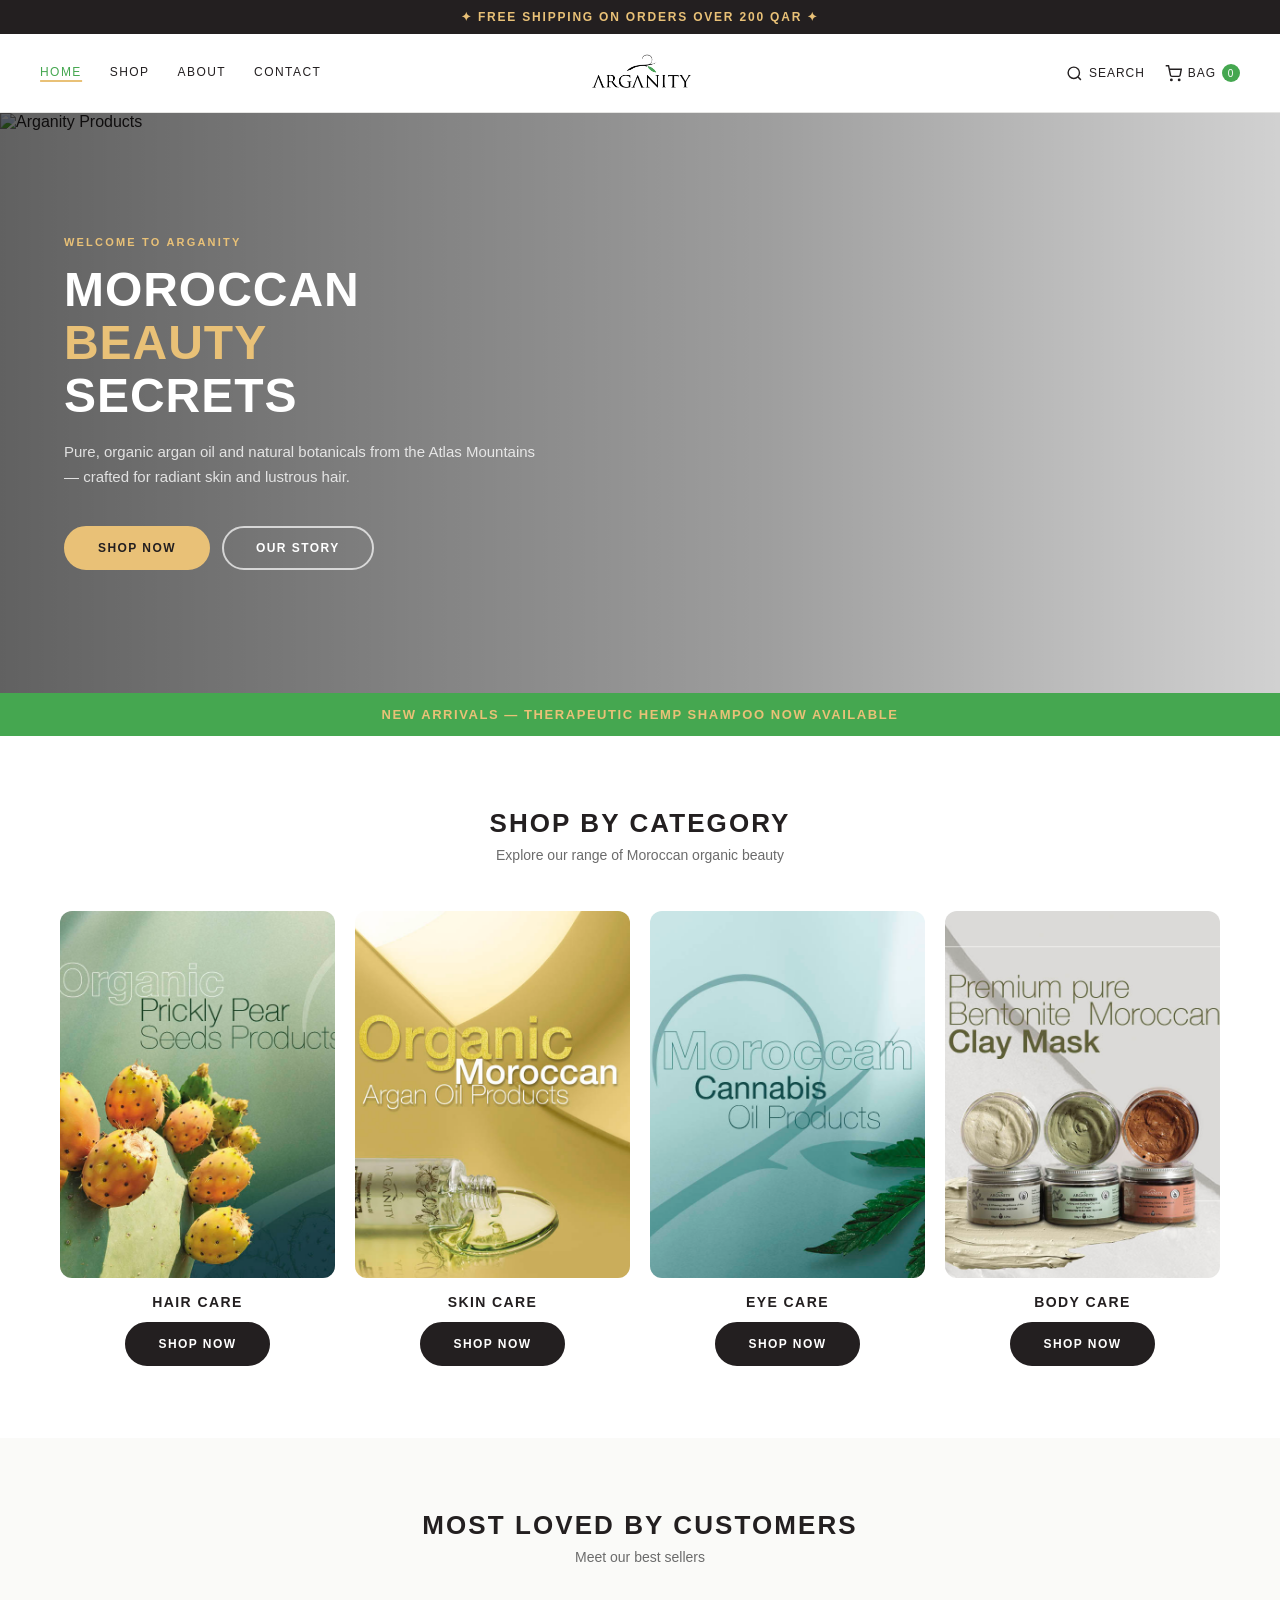
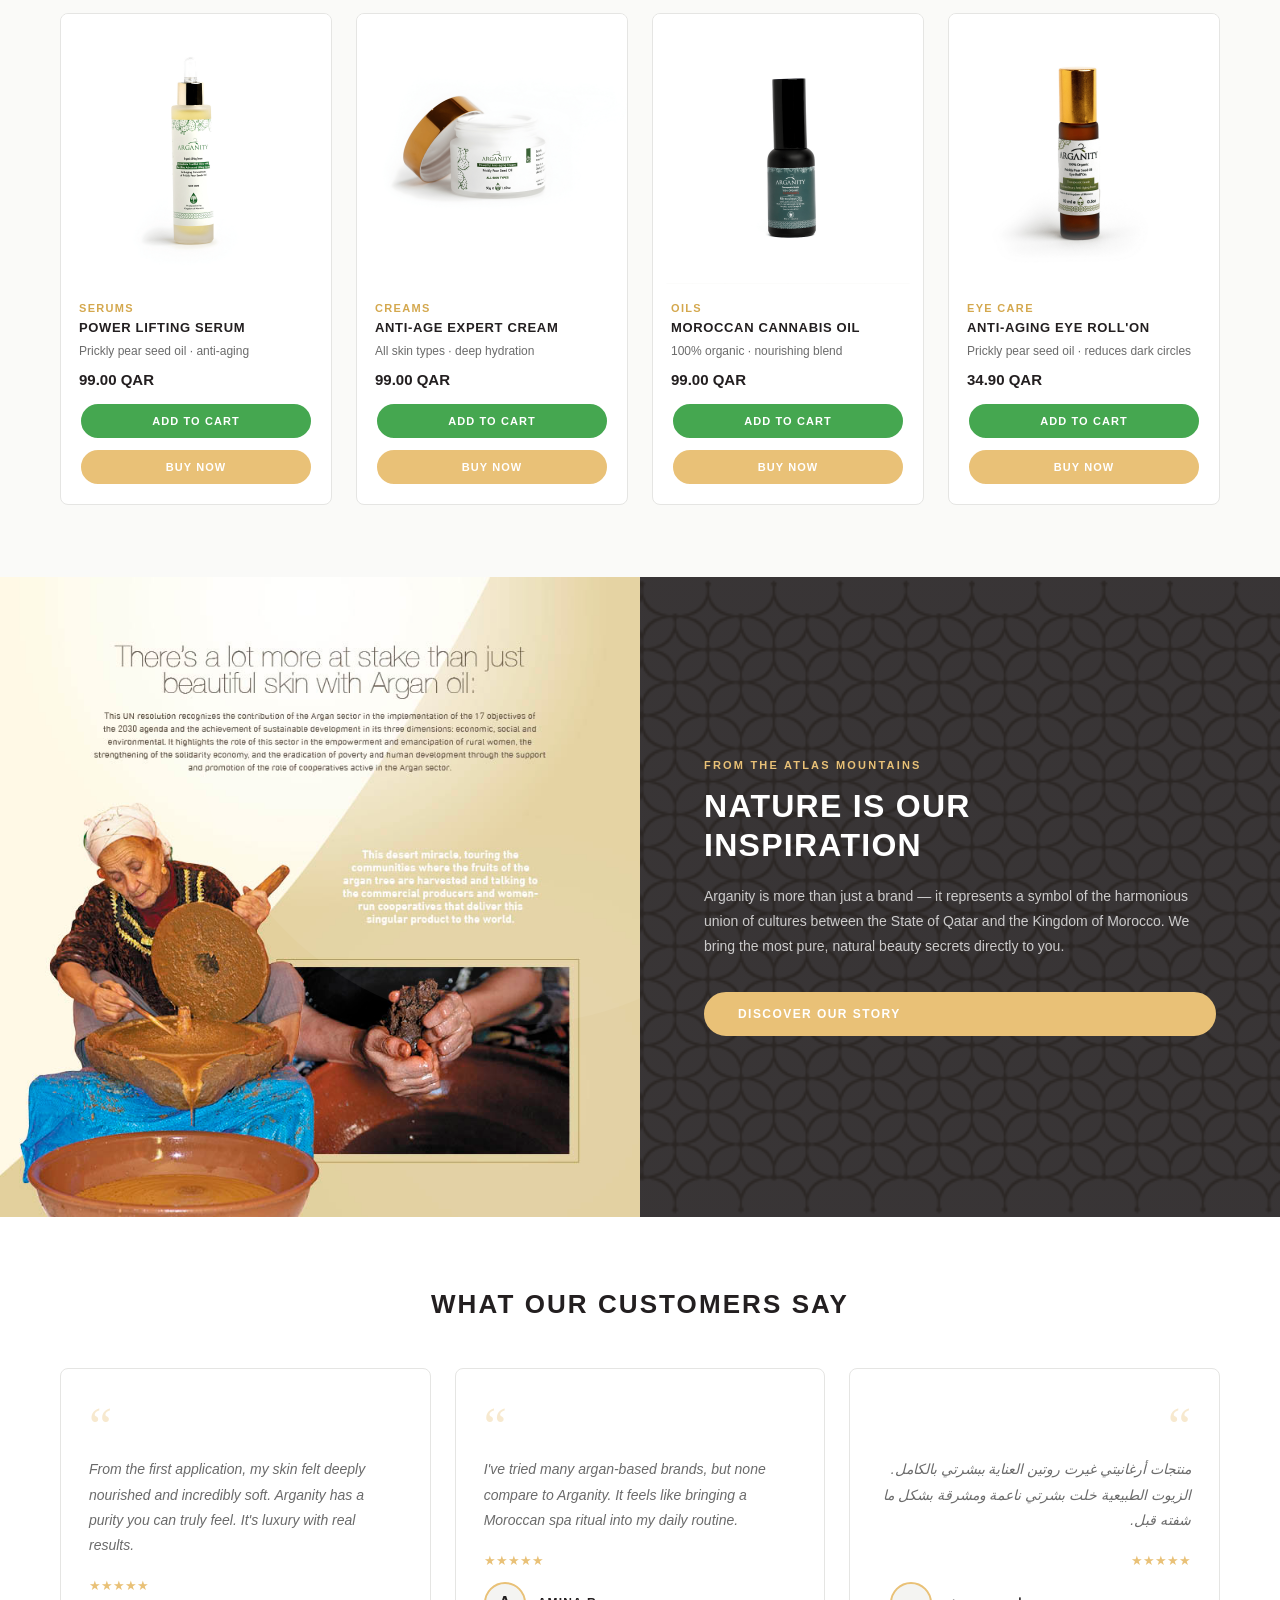
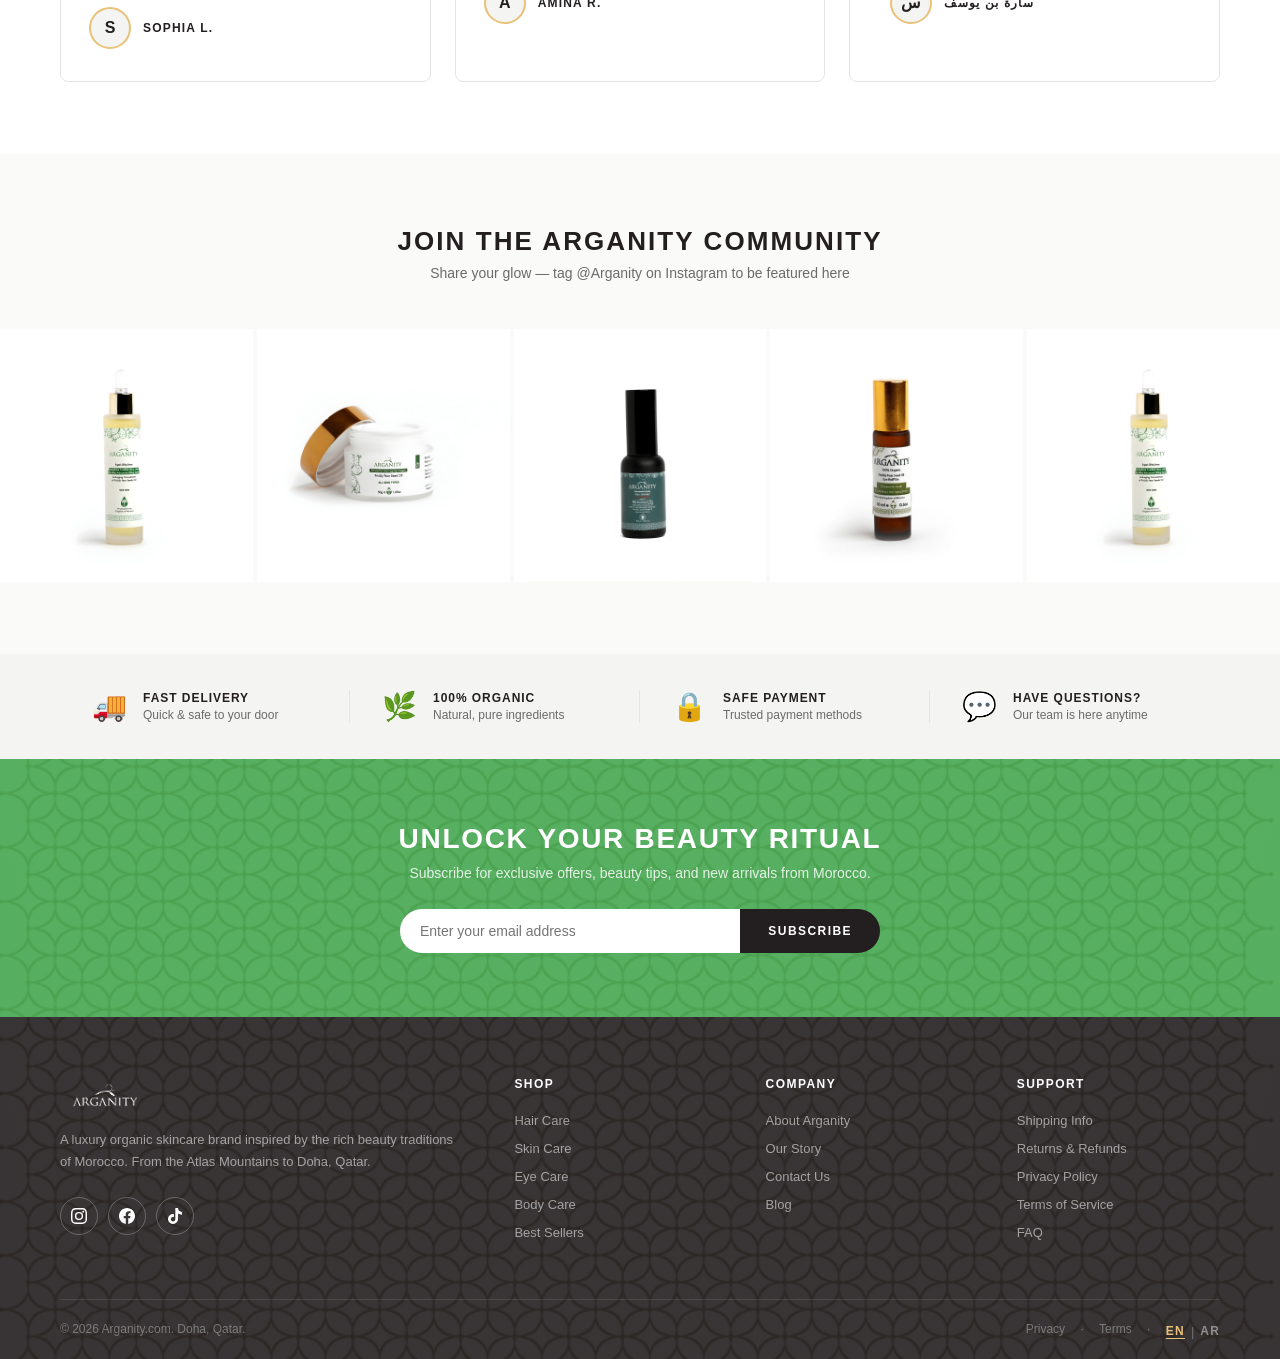
==== commit 19b7baa1: "Update categories, hero layout, social icons, and connect all page links" ====
--- a/index.html
+++ b/index.html
@@ -160,89 +160,68 @@
       align-items: center; justify-content: center;
     }
 
-    /* === HERO — SPLIT LAYOUT (iT Cosmetics style) === */
+    /* === HERO — FULL-WIDTH BACKGROUND IMAGE === */
     .hero {
-      display: grid;
-      grid-template-columns: 55% 45%;
-      min-height: 540px;
-    }
-    .hero-image {
-      background: linear-gradient(135deg, #2e5e3a 0%, #1e3d29 50%, #3a7a46 100%);
       position: relative;
+      min-height: 580px;
+      display: flex;
+      align-items: center;
       overflow: hidden;
-      display: flex;
-      align-items: flex-end;
-      justify-content: center;
-    }
-    .hero-image-overlay {
+    }
+    .hero-bg-img {
       position: absolute;
       inset: 0;
-      background: url('data:image/svg+xml,<svg xmlns="http://www.w3.org/2000/svg" viewBox="0 0 200 200"><circle cx="150" cy="50" r="120" fill="rgba(233,193,119,0.08)"/><circle cx="30" cy="180" r="80" fill="rgba(255,255,255,0.04)"/></svg>') no-repeat center;
-      background-size: cover;
-    }
-    .hero-product-mockup {
+      width: 100%;
+      height: 100%;
+      object-fit: cover;
+      object-position: center;
+      z-index: 0;
+    }
+    .hero-overlay {
+      position: absolute;
+      inset: 0;
+      background: linear-gradient(to right, rgba(0,0,0,0.62) 0%, rgba(0,0,0,0.38) 60%, rgba(0,0,0,0.18) 100%);
+      z-index: 1;
+    }
+    .hero-content {
       position: relative;
       z-index: 2;
-      text-align: center;
-      padding: 40px 40px 0;
-    }
-    .hero-product-mockup .product-visual {
-      width: 240px;
-      height: 360px;
-      background: rgba(255,255,255,0.12);
-      border-radius: 120px 120px 0 0;
-      margin: 0 auto;
       display: flex;
       align-items: center;
-      justify-content: center;
-      font-size: 80px;
-      border: 1px solid rgba(255,255,255,0.15);
-      backdrop-filter: blur(4px);
-      overflow: hidden;
-    }
-    .hero-content {
-      background: linear-gradient(rgba(250,250,248,0.9), rgba(250,250,248,0.9)), url('images/pattern2.png') no-repeat center/cover, var(--off-white);
-      opacity: 1;
-      display: flex;
-      align-items: center;
-      padding: 60px 64px;
-      position: relative;
-    }
-    .hero-content::before {
-      content: '';
-      position: absolute;
-      inset: 0;
-      background: rgba(250,250,248,0.88);
-      pointer-events: none;
-    }
-    .hero-content-inner { position: relative; z-index: 1; }
-    .hero-content-inner { max-width: 420px; }
+      padding: 80px 64px;
+      width: 100%;
+    }
+    .hero-content-inner { max-width: 480px; }
     .hero-eyebrow {
       font-size: 11px;
       letter-spacing: 0.2em;
       text-transform: uppercase;
-      color: var(--green);
+      color: var(--gold);
       font-weight: 700;
       margin-bottom: 16px;
     }
     .hero-title {
-      font-size: 42px;
+      font-size: 48px;
       font-weight: 700;
       line-height: 1.1;
       letter-spacing: 0.02em;
-      color: var(--black);
+      color: #ffffff;
       margin-bottom: 16px;
       text-transform: uppercase;
     }
-    .hero-title span { color: var(--green); }
+    .hero-title span { color: var(--gold); }
     .hero-subtitle {
       font-size: 15px;
       font-weight: 300;
       line-height: 1.7;
-      color: var(--text-muted);
-      margin-bottom: 32px;
+      color: rgba(255,255,255,0.8);
+      margin-bottom: 36px;
     }
     .hero-actions { display: flex; gap: 12px; flex-wrap: wrap; }
+    .hero-actions .pill-btn-outline-black { color: #fff; border-color: rgba(255,255,255,0.7); }
+    .hero-actions .pill-btn-outline-black:hover { background: #fff; color: var(--black); border-color: #fff; }
+    .hero-actions .pill-btn-black { background: var(--gold); border-color: var(--gold); color: var(--black); }
+    .hero-actions .pill-btn-black:hover { background: transparent; color: var(--gold); border-color: var(--gold); }
 
     /* === PROMO STRIP === */
     .promo-strip {
@@ -855,9 +834,9 @@
       .header-actions a span:not(.cart-count) { display: none; }
 
       /* Hero */
-      .hero { grid-template-columns: 1fr; min-height: auto; }
-      .hero-image { min-height: 55vw; max-height: 420px; }
-      .hero-content { padding: 32px 20px; }
+      .hero { min-height: 480px; }
+      .hero-content { padding: 48px 24px; }
+      .hero-title { font-size: 36px; }
       .hero-eyebrow { font-size: 10px; margin-bottom: 10px; }
       .hero-title { font-size: 30px; margin-bottom: 12px; }
       .hero-subtitle { font-size: 14px; margin-bottom: 24px; }
@@ -955,8 +934,8 @@
 
     /* === RESPONSIVE — SMALL PHONES (480px) === */
     @media (max-width: 480px) {
-      .hero-title { font-size: 26px; }
-      .hero-image { min-height: 60vw; }
+      .hero-title { font-size: 28px; }
+      .hero { min-height: 420px; }
       .category-grid { grid-template-columns: repeat(2, 1fr); gap: 10px; }
       .product-grid { grid-template-columns: repeat(2, 1fr); gap: 10px; }
       .pill-btn { padding: 11px 20px; font-size: 10px; }
@@ -989,7 +968,7 @@
       </nav>
 
       <div class="header-logo">
-        <a href="#">
+        <a href="index.html">
           <img src="images/logo.png.png" alt="Arganity" style="height:42px;width:auto;display:block;">
         </a>
       </div>
@@ -999,7 +978,7 @@
           <svg width="17" height="17" viewBox="0 0 24 24" fill="none" stroke="currentColor" stroke-width="2"><circle cx="11" cy="11" r="8"/><path d="M21 21l-4.35-4.35"/></svg>
           <span>Search</span>
         </button>
-        <a href="#" aria-label="Shopping bag">
+        <a href="shop.html" aria-label="Shopping bag">
           <svg width="17" height="17" viewBox="0 0 24 24" fill="none" stroke="currentColor" stroke-width="2"><circle cx="9" cy="21" r="1"/><circle cx="20" cy="21" r="1"/><path d="M1 1h4l2.68 13.39a2 2 0 0 0 2 1.61h9.72a2 2 0 0 0 2-1.61L23 6H6"/></svg>
           <span>Bag</span>
           <span class="cart-count">0</span>
@@ -1019,16 +998,16 @@
       <nav class="mobile-nav-links">
         <a href="index.html" data-i18n="nav-home">Home</a>
         <a href="shop.html" data-i18n="nav-shop">Shop</a>
-        <a href="shop.html?cat=1" data-i18n="cat-1">Prickly Pear Seeds</a>
-        <a href="shop.html?cat=2" data-i18n="cat-2">Argan Oil</a>
-        <a href="shop.html?cat=3" data-i18n="cat-3">Cannabis Oil</a>
-        <a href="shop.html?cat=4" data-i18n="cat-4">Clay Masks</a>
+        <a href="shop.html?cat=haircare" data-i18n="cat-1">Hair Care</a>
+        <a href="shop.html?cat=skincare" data-i18n="cat-2">Skin Care</a>
+        <a href="shop.html?cat=eyecare" data-i18n="cat-3">Eye Care</a>
+        <a href="shop.html?cat=bodycare" data-i18n="cat-4">Body Care</a>
         <a href="about.html" data-i18n="nav-about">About</a>
         <a href="contact.html" data-i18n="nav-contact">Contact</a>
       </nav>
       <div class="mobile-nav-footer">
-        <a href="#" data-i18n="f-about">My Account</a>
-        <a href="#" data-i18n="trust-4-title">Customer Service</a>
+        <a href="#">My Account</a>
+        <a href="contact.html">Customer Service</a>
         <div class="lang-switch-row">
           <button class="lang-pill lang-toggle active" data-lang="en" id="langToggle">EN</button>
           <span class="lang-divider">|</span>
@@ -1038,19 +1017,18 @@
     </div>
   </div>
 
-  <!-- HERO — SPLIT LAYOUT -->
+  <!-- HERO — FULL BACKGROUND IMAGE -->
   <section class="hero">
-    <div class="hero-image">
-      <img src="images/Full Line.JPG" alt="Arganity Model" style="width:100%;height:100%;object-fit:cover;object-position:center top;display:block;position:absolute;inset:0;">
-    </div>
+    <img src="images/Full Line.JPG" alt="Arganity Products" class="hero-bg-img">
+    <div class="hero-overlay"></div>
     <div class="hero-content">
       <div class="hero-content-inner">
         <div class="hero-eyebrow" data-i18n="hero-eyebrow">Welcome to Arganity</div>
         <h1 class="hero-title" data-i18n="hero-title">Moroccan<br><span>Beauty</span><br>Secrets</h1>
         <p class="hero-subtitle" data-i18n="hero-subtitle">Pure, organic argan oil and natural botanicals from the Atlas Mountains — crafted for radiant skin and lustrous hair.</p>
         <div class="hero-actions">
-          <a href="#" class="pill-btn pill-btn-black" data-i18n="btn-shop-now">Shop Now</a>
-          <a href="#" class="pill-btn pill-btn-outline-black" data-i18n="btn-our-story">Our Story</a>
+          <a href="shop.html" class="pill-btn pill-btn-black" data-i18n="btn-shop-now">Shop Now</a>
+          <a href="about.html" class="pill-btn pill-btn-outline-black" data-i18n="btn-our-story">Our Story</a>
         </div>
       </div>
     </div>
@@ -1072,32 +1050,32 @@
             <div class="category-card-img-inner"><img src="images/categories/Prickly pear seeds.jpg" alt="Prickly Pear Seeds"></div>
             <div class="cat-overlay"><span class="cat-overlay-label" data-i18n="cat-1">Prickly Pear Seeds</span></div>
           </div>
-          <h3 data-i18n="cat-1">Prickly Pear Seeds</h3>
-          <a href="#" class="pill-btn pill-btn-black" data-i18n="btn-shop-now">Shop Now</a>
+          <h3 data-i18n="cat-1">Hair Care</h3>
+          <a href="shop.html?cat=haircare" class="pill-btn pill-btn-black" data-i18n="btn-shop-now">Shop Now</a>
         </div>
         <div class="category-card cat-creams">
           <div class="category-card-img">
-            <div class="category-card-img-inner"><img src="images/categories/Argan oil.jpg" alt="Argan Oil"></div>
-            <div class="cat-overlay"><span class="cat-overlay-label" data-i18n="cat-2">Argan Oil</span></div>
-          </div>
-          <h3 data-i18n="cat-2">Argan Oil</h3>
-          <a href="#" class="pill-btn pill-btn-black" data-i18n="btn-shop-now">Shop Now</a>
+            <div class="category-card-img-inner"><img src="images/categories/Argan oil.jpg" alt="Skin Care"></div>
+            <div class="cat-overlay"><span class="cat-overlay-label" data-i18n="cat-2">Skin Care</span></div>
+          </div>
+          <h3 data-i18n="cat-2">Skin Care</h3>
+          <a href="shop.html?cat=skincare" class="pill-btn pill-btn-black" data-i18n="btn-shop-now">Shop Now</a>
         </div>
         <div class="category-card cat-oils">
           <div class="category-card-img">
-            <div class="category-card-img-inner"><img src="images/categories/Cannabis oil.jpg" alt="Cannabis Oil"></div>
-            <div class="cat-overlay"><span class="cat-overlay-label" data-i18n="cat-3">Cannabis Oil</span></div>
-          </div>
-          <h3 data-i18n="cat-3">Cannabis Oil</h3>
-          <a href="#" class="pill-btn pill-btn-black" data-i18n="btn-shop-now">Shop Now</a>
+            <div class="category-card-img-inner"><img src="images/categories/Cannabis oil.jpg" alt="Eye Care"></div>
+            <div class="cat-overlay"><span class="cat-overlay-label" data-i18n="cat-3">Eye Care</span></div>
+          </div>
+          <h3 data-i18n="cat-3">Eye Care</h3>
+          <a href="shop.html?cat=eyecare" class="pill-btn pill-btn-black" data-i18n="btn-shop-now">Shop Now</a>
         </div>
         <div class="category-card cat-hair">
           <div class="category-card-img">
-            <div class="category-card-img-inner"><img src="images/categories/Clay masks.jpg" alt="Clay Masks"></div>
-            <div class="cat-overlay"><span class="cat-overlay-label" data-i18n="cat-4">Clay Masks</span></div>
-          </div>
-          <h3 data-i18n="cat-4">Clay Masks</h3>
-          <a href="#" class="pill-btn pill-btn-black" data-i18n="btn-shop-now">Shop Now</a>
+            <div class="category-card-img-inner"><img src="images/categories/Clay masks.jpg" alt="Body Care"></div>
+            <div class="cat-overlay"><span class="cat-overlay-label" data-i18n="cat-4">Body Care</span></div>
+          </div>
+          <h3 data-i18n="cat-4">Body Care</h3>
+          <a href="shop.html?cat=bodycare" class="pill-btn pill-btn-black" data-i18n="btn-shop-now">Shop Now</a>
         </div>
       </div>
     </div>
@@ -1174,7 +1152,7 @@
       <div class="brand-story-eyebrow" data-i18n="brand-eyebrow">From the Atlas Mountains</div>
       <h2 class="brand-story-title" data-i18n="brand-title">Nature Is Our<br>Inspiration</h2>
       <p class="brand-story-text" data-i18n="brand-text">Arganity is more than just a brand — it represents a symbol of the harmonious union of cultures between the State of Qatar and the Kingdom of Morocco. We bring the most pure, natural beauty secrets directly to you.</p>
-      <a href="#" class="pill-btn pill-btn-gold" data-i18n="btn-discover">Discover Our Story</a>
+      <a href="about.html" class="pill-btn pill-btn-gold" data-i18n="btn-discover">Discover Our Story</a>
     </div>
   </div>
 
@@ -1284,27 +1262,27 @@
           <div class="footer-logo-text"><img src="images/logo1.png.png" alt="Arganity" style="height:36px;width:auto;filter:brightness(0) invert(1);display:block;"></div>
           <p class="footer-tagline" data-i18n="footer-tagline">A luxury organic skincare brand inspired by the rich beauty traditions of Morocco. From the Atlas Mountains to Doha, Qatar.</p>
           <div class="footer-social">
-            <a href="#">ig</a>
-            <a href="#">fb</a>
-            <a href="#">tk</a>
+            <a href="#" aria-label="Instagram"><svg width="16" height="16" viewBox="0 0 24 24" fill="currentColor"><path d="M12 2.163c3.204 0 3.584.012 4.85.07 3.252.148 4.771 1.691 4.919 4.919.058 1.265.069 1.645.069 4.849 0 3.205-.012 3.584-.069 4.849-.149 3.225-1.664 4.771-4.919 4.919-1.266.058-1.644.07-4.85.07-3.204 0-3.584-.012-4.849-.07-3.26-.149-4.771-1.699-4.919-4.92-.058-1.265-.07-1.644-.07-4.849 0-3.204.013-3.583.07-4.849.149-3.227 1.664-4.771 4.919-4.919 1.266-.057 1.645-.069 4.849-.069zM12 0C8.741 0 8.333.014 7.053.072 2.695.272.273 2.69.073 7.052.014 8.333 0 8.741 0 12c0 3.259.014 3.668.072 4.948.2 4.358 2.618 6.78 6.98 6.98C8.333 23.986 8.741 24 12 24c3.259 0 3.668-.014 4.948-.072 4.354-.2 6.782-2.618 6.979-6.98.059-1.28.073-1.689.073-4.948 0-3.259-.014-3.667-.072-4.947-.196-4.354-2.617-6.78-6.979-6.98C15.668.014 15.259 0 12 0zm0 5.838a6.162 6.162 0 1 0 0 12.324 6.162 6.162 0 0 0 0-12.324zM12 16a4 4 0 1 1 0-8 4 4 0 0 1 0 8zm6.406-11.845a1.44 1.44 0 1 0 0 2.881 1.44 1.44 0 0 0 0-2.881z"/></svg></a>
+            <a href="#" aria-label="Facebook"><svg width="16" height="16" viewBox="0 0 24 24" fill="currentColor"><path d="M24 12.073c0-6.627-5.373-12-12-12s-12 5.373-12 12c0 5.99 4.388 10.954 10.125 11.854v-8.385H7.078v-3.47h3.047V9.43c0-3.007 1.792-4.669 4.533-4.669 1.312 0 2.686.235 2.686.235v2.953H15.83c-1.491 0-1.956.925-1.956 1.874v2.25h3.328l-.532 3.47h-2.796v8.385C19.612 23.027 24 18.062 24 12.073z"/></svg></a>
+            <a href="#" aria-label="TikTok"><svg width="16" height="16" viewBox="0 0 24 24" fill="currentColor"><path d="M12.525.02c1.31-.02 2.61-.01 3.91-.02.08 1.53.63 3.09 1.75 4.17 1.12 1.11 2.7 1.62 4.24 1.79v4.03c-1.44-.05-2.89-.35-4.2-.97-.57-.26-1.1-.59-1.62-.93-.01 2.92.01 5.84-.02 8.75-.08 1.4-.54 2.79-1.35 3.94-1.31 1.92-3.58 3.17-5.91 3.21-1.43.08-2.86-.31-4.08-1.03-2.02-1.19-3.44-3.37-3.65-5.71-.02-.5-.03-1-.01-1.49.18-1.9 1.12-3.72 2.58-4.96 1.66-1.44 3.98-2.13 6.15-1.72.02 1.48-.04 2.96-.04 4.44-.99-.32-2.15-.23-3.02.37-.63.41-1.11 1.04-1.36 1.75-.21.51-.15 1.07-.14 1.61.24 1.64 1.82 3.02 3.5 2.87 1.12-.01 2.19-.66 2.77-1.61.19-.33.4-.67.41-1.06.1-1.79.06-3.57.07-5.36.01-4.03-.01-8.05.02-12.07z"/></svg></a>
           </div>
         </div>
         <div class="footer-col">
           <h4 data-i18n="footer-shop-h">Shop</h4>
           <ul>
-            <li><a href="#" data-i18n="f-serums">Serums</a></li>
-            <li><a href="#" data-i18n="f-creams">Creams</a></li>
-            <li><a href="#" data-i18n="f-oils">Oils</a></li>
-            <li><a href="#" data-i18n="f-hair">Hair Care</a></li>
-            <li><a href="#" data-i18n="f-best">Best Sellers</a></li>
+            <li><a href="shop.html?cat=haircare" data-i18n="cat-1">Hair Care</a></li>
+            <li><a href="shop.html?cat=skincare" data-i18n="cat-2">Skin Care</a></li>
+            <li><a href="shop.html?cat=eyecare" data-i18n="cat-3">Eye Care</a></li>
+            <li><a href="shop.html?cat=bodycare" data-i18n="cat-4">Body Care</a></li>
+            <li><a href="shop.html" data-i18n="f-best">Best Sellers</a></li>
           </ul>
         </div>
         <div class="footer-col">
           <h4 data-i18n="footer-company-h">Company</h4>
           <ul>
-            <li><a href="#" data-i18n="f-about">About Arganity</a></li>
-            <li><a href="#" data-i18n="f-story">Our Story</a></li>
-            <li><a href="#" data-i18n="f-contact">Contact Us</a></li>
+            <li><a href="about.html" data-i18n="f-about">About Arganity</a></li>
+            <li><a href="about.html" data-i18n="f-story">Our Story</a></li>
+            <li><a href="contact.html" data-i18n="f-contact">Contact Us</a></li>
             <li><a href="#" data-i18n="f-blog">Blog</a></li>
           </ul>
         </div>
@@ -1396,7 +1374,7 @@
         'promo-text': 'New arrivals — <span style="color:var(--gold)">Therapeutic Hemp Shampoo</span> now available',
         'cat-title': 'Shop by Category',
         'cat-sub': 'Explore our range of Moroccan organic beauty',
-        'cat-1': 'Prickly Pear Seeds', 'cat-2': 'Argan Oil', 'cat-3': 'Cannabis Oil', 'cat-4': 'Clay Masks',
+        'cat-1': 'Hair Care', 'cat-2': 'Skin Care', 'cat-3': 'Eye Care', 'cat-4': 'Body Care',
         'bestsellers-title': 'Most Loved by Customers', 'bestsellers-sub': 'Meet our best sellers',
         'p1-cat': 'Serums', 'p1-name': 'Power Lifting Serum', 'p1-desc': 'Prickly pear seed oil · anti-aging',
         'p2-cat': 'Creams', 'p2-name': 'Anti-Age Expert Cream', 'p2-desc': 'All skin types · deep hydration',
@@ -1418,7 +1396,7 @@
         'nl-sub': 'Subscribe for exclusive offers, beauty tips, and new arrivals from Morocco.',
         'nl-placeholder': 'Enter your email address', 'nl-btn': 'Subscribe',
         'footer-tagline': 'A luxury organic skincare brand inspired by the rich beauty traditions of Morocco. From the Atlas Mountains to Doha, Qatar.',
-        'footer-shop-h': 'Shop', 'f-serums': 'Serums', 'f-creams': 'Creams', 'f-oils': 'Oils', 'f-hair': 'Hair Care', 'f-best': 'Best Sellers',
+        'footer-shop-h': 'Shop', 'f-best': 'Best Sellers',
         'footer-company-h': 'Company', 'f-about': 'About Arganity', 'f-story': 'Our Story', 'f-contact': 'Contact Us', 'f-blog': 'Blog',
         'footer-support-h': 'Support', 'f-shipping': 'Shipping Info', 'f-returns': 'Returns & Refunds', 'f-privacy': 'Privacy Policy', 'f-terms': 'Terms of Service', 'f-faq': 'FAQ',
         'footer-copy': '© 2026 Arganity.com. Doha, Qatar.',
@@ -1433,7 +1411,7 @@
         'promo-text': 'وصل حديثاً — <span style="color:var(--gold)">شامبو القنب العلاجي</span> متوفر الآن',
         'cat-title': 'تسوق حسب الفئة',
         'cat-sub': 'استكشف تشكيلتنا من منتجات الجمال المغربية العضوية',
-        'cat-1': 'بذور التين الشوكي', 'cat-2': 'زيت الأرغان', 'cat-3': 'زيت القنب', 'cat-4': 'أقنعة الطين',
+        'cat-1': 'العناية بالشعر', 'cat-2': 'العناية بالبشرة', 'cat-3': 'العناية بالعيون', 'cat-4': 'العناية بالجسم',
         'bestsellers-title': 'الأكثر حباً لدى عملائنا', 'bestsellers-sub': 'تعرف على أكثر منتجاتنا مبيعاً',
         'p1-cat': 'سيروم', 'p1-name': 'سيروم رفع البشرة', 'p1-desc': 'زيت بذور التين الشوكي · مضاد للشيخوخة',
         'p2-cat': 'كريمات', 'p2-name': 'كريم خبير مضاد للشيخوخة', 'p2-desc': 'جميع أنواع البشرة · ترطيب عميق',
@@ -1455,7 +1433,7 @@
         'nl-sub': 'اشتركي للحصول على عروض حصرية ونصائح تجميلية ووصولات جديدة من المغرب.',
         'nl-placeholder': 'أدخل بريدك الإلكتروني', 'nl-btn': 'اشترك',
         'footer-tagline': 'علامة تجارية فاخرة للعناية بالبشرة مستوحاة من تقاليد الجمال المغربية الغنية. من جبال الأطلس إلى الدوحة، قطر.',
-        'footer-shop-h': 'تسوق', 'f-serums': 'سيروم', 'f-creams': 'كريمات', 'f-oils': 'زيوت', 'f-hair': 'العناية بالشعر', 'f-best': 'الأكثر مبيعاً',
+        'footer-shop-h': 'تسوق', 'f-best': 'الأكثر مبيعاً',
         'footer-company-h': 'الشركة', 'f-about': 'عن أرغانيتي', 'f-story': 'قصتنا', 'f-contact': 'تواصل معنا', 'f-blog': 'المدونة',
         'footer-support-h': 'الدعم', 'f-shipping': 'معلومات الشحن', 'f-returns': 'الإرجاع والاسترداد', 'f-privacy': 'سياسة الخصوصية', 'f-terms': 'شروط الخدمة', 'f-faq': 'الأسئلة الشائعة',
         'footer-copy': '© 2026 Arganity.com. الدوحة، قطر.',
